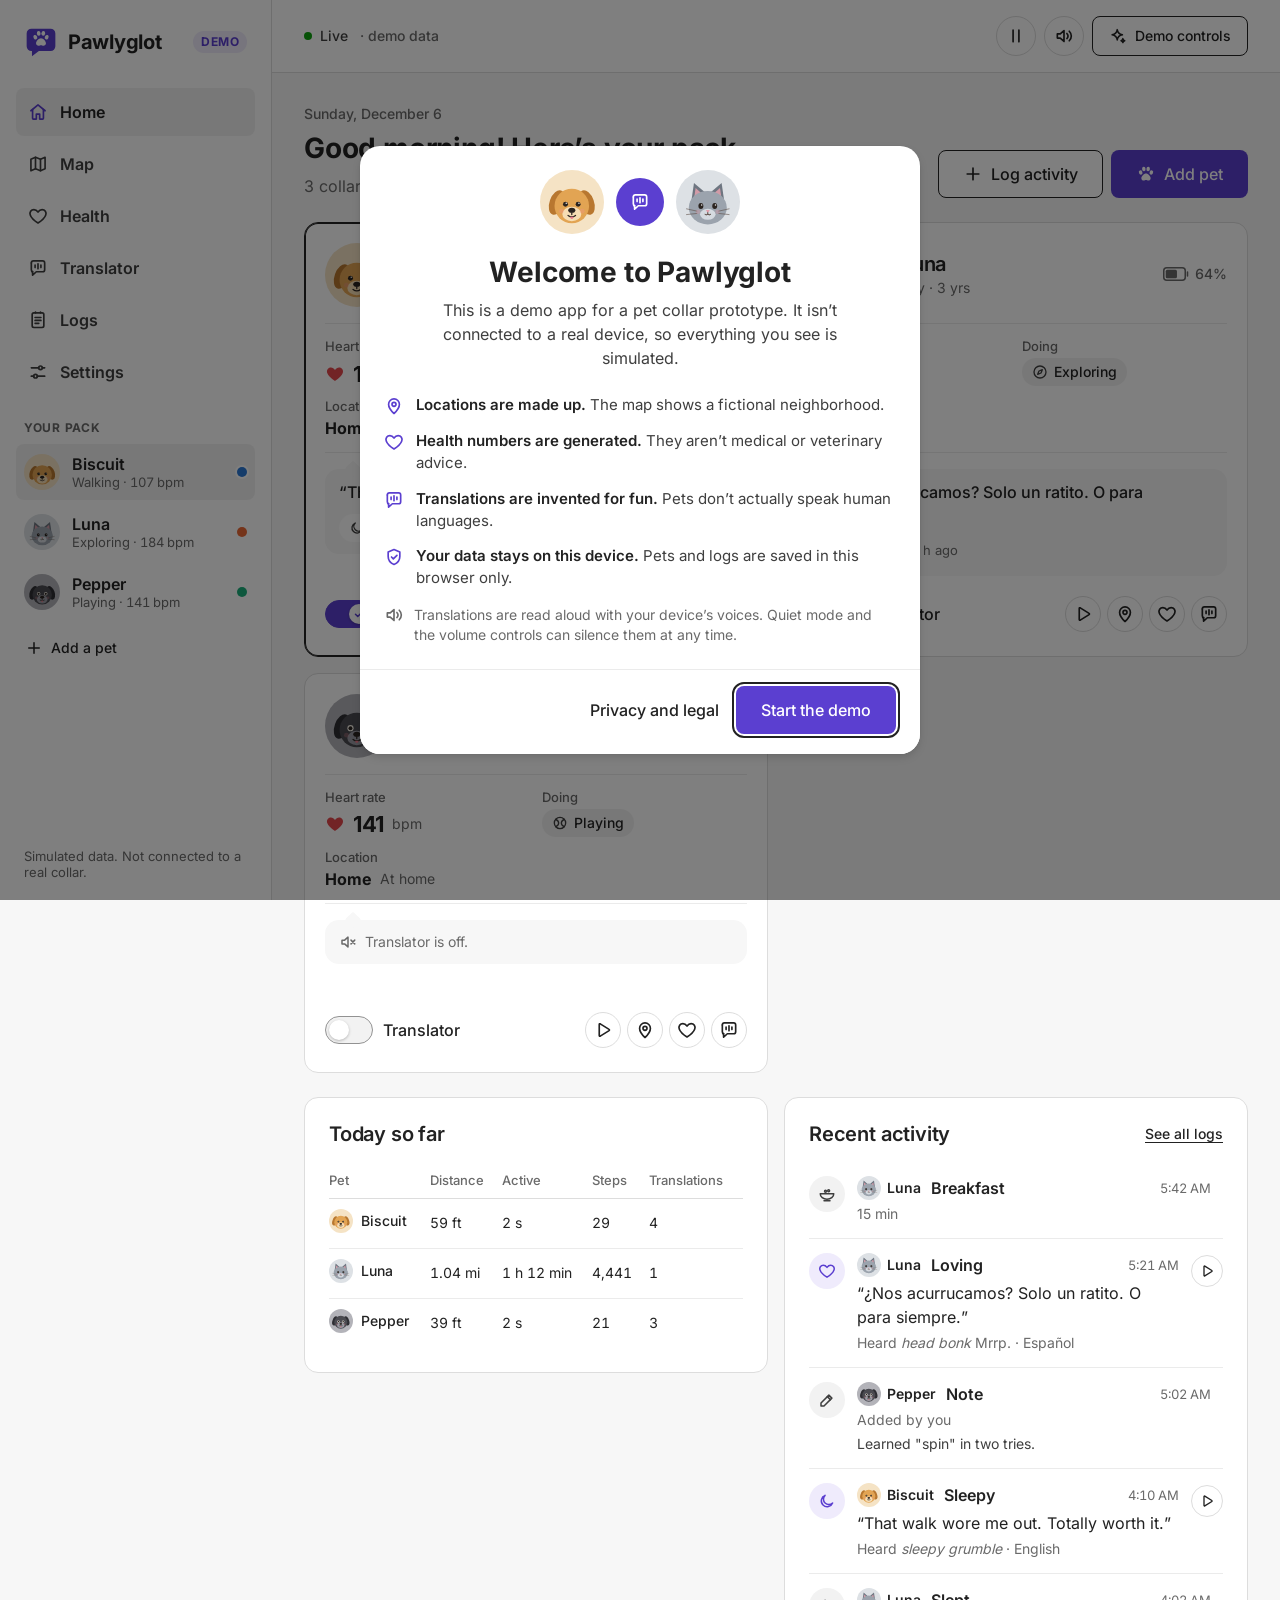
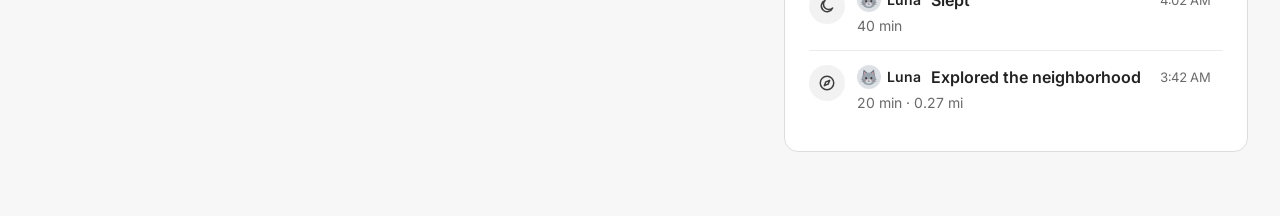
==== index.html @ d1b219f7 "First Design" ====
<!doctype html>
<html lang="en">
<head>
<meta charset="utf-8">
<title>Pawlyglot</title>
<meta name="viewport" content="width=device-width, initial-scale=1, viewport-fit=cover">
<meta name="description" content="Demo app for a fictional smart pet collar: simulated GPS, heart rate, activity logs and a just-for-fun pet translator.">
<meta name="color-scheme" content="light dark">
<meta name="theme-color" content="#ffffff" media="(prefers-color-scheme: light)">
<meta name="theme-color" content="#141414" media="(prefers-color-scheme: dark)">
<link rel="manifest" href="manifest.webmanifest">
<link rel="icon" href="assets/icons/icon.svg" type="image/svg+xml">
<link rel="apple-touch-icon" href="assets/icons/apple-touch-icon.png">
<link rel="preload" href="assets/fonts/inter-latin-wght-normal.woff2" as="font" type="font/woff2" crossorigin>
<link rel="stylesheet" href="css/styles.css">
<script>
  // Apply a saved theme / motion choice before first paint to avoid a flash.
  try {
    var saved = JSON.parse(localStorage.getItem('pawlyglot.v1') || '{}').settings || {};
    if (saved.theme === 'light' || saved.theme === 'dark') {
      document.documentElement.dataset.theme = saved.theme;
      document.documentElement.dataset.themeOwner = 'app';
    }
    if (saved.motion === 'reduce' || saved.motion === 'full') document.documentElement.dataset.motion = saved.motion;
  } catch (e) { /* storage unavailable: use system settings */ }
</script>
</head>
<body>
<a class="skip-link" href="#main-content">Skip to main content</a>

<svg class="sprite" xmlns="http://www.w3.org/2000/svg" aria-hidden="true" focusable="false">
  <symbol id="i-paw" viewBox="0 0 24 24"><g fill="currentColor" stroke="none"><ellipse cx="5.6" cy="10.2" rx="2.1" ry="2.6" transform="rotate(-24 5.6 10.2)"/><ellipse cx="9.4" cy="5.9" rx="2.1" ry="2.7" transform="rotate(-8 9.4 5.9)"/><ellipse cx="14.6" cy="5.9" rx="2.1" ry="2.7" transform="rotate(8 14.6 5.9)"/><ellipse cx="18.4" cy="10.2" rx="2.1" ry="2.6" transform="rotate(24 18.4 10.2)"/><path d="M12 11.3c-2.7 0-5.6 3.3-5.6 5.8 0 1.8 1.3 2.8 2.9 2.8 1.1 0 1.7-.6 2.7-.6s1.6.6 2.7.6c1.6 0 2.9-1 2.9-2.8 0-2.5-2.9-5.8-5.6-5.8z"/></g></symbol>
  <symbol id="i-home" viewBox="0 0 24 24"><path d="M3.5 10.5 12 3.5l8.5 7"/><path d="M5.5 9v10.5a1 1 0 0 0 1 1H10v-6h4v6h3.5a1 1 0 0 0 1-1V9"/></symbol>
  <symbol id="i-map" viewBox="0 0 24 24"><path d="M9 4 3.5 6.3v13.7L9 17.7l6 2.3 5.5-2.3V4L15 6.3z"/><path d="M9 4v13.7M15 6.3V20"/></symbol>
  <symbol id="i-pin" viewBox="0 0 24 24"><path d="M12 21s-6.5-5.7-6.5-11a6.5 6.5 0 0 1 13 0c0 5.3-6.5 11-6.5 11z"/><circle cx="12" cy="10" r="2.4"/></symbol>
  <symbol id="i-heart" viewBox="0 0 24 24"><path d="M12 20.3s-7.6-4.6-9.3-9.5C1.5 7.5 3.7 4.3 7.1 4.3c2 0 3.6 1.1 4.9 2.9 1.3-1.8 2.9-2.9 4.9-2.9 3.4 0 5.6 3.2 4.4 6.5-1.7 4.9-9.3 9.5-9.3 9.5z"/></symbol>
  <symbol id="i-heart-fill" viewBox="0 0 24 24"><path fill="currentColor" stroke="none" d="M12 20.3s-7.6-4.6-9.3-9.5C1.5 7.5 3.7 4.3 7.1 4.3c2 0 3.6 1.1 4.9 2.9 1.3-1.8 2.9-2.9 4.9-2.9 3.4 0 5.6 3.2 4.4 6.5-1.7 4.9-9.3 9.5-9.3 9.5z"/></symbol>
  <symbol id="i-chat" viewBox="0 0 24 24"><path d="M4 6a2.5 2.5 0 0 1 2.5-2.5h11A2.5 2.5 0 0 1 20 6v8a2.5 2.5 0 0 1-2.5 2.5H10L5.5 20.5v-4h-1"/><path d="M4 6v8a2.5 2.5 0 0 0 1.5 2.3"/><path d="M8.5 8.5v3M12 7v6M15.5 8.5v3"/></symbol>
  <symbol id="i-journal" viewBox="0 0 24 24"><rect x="5" y="3.5" width="14" height="17.5" rx="2"/><path d="M9 3.5V2.5M15 3.5V2.5M8.5 9h7M8.5 12.5h7M8.5 16h4.5"/></symbol>
  <symbol id="i-sliders" viewBox="0 0 24 24"><path d="M4 7h9M17 7h3M4 17h3M11 17h9"/><circle cx="15" cy="7" r="2.2"/><circle cx="9" cy="17" r="2.2"/></symbol>
  <symbol id="i-volume" viewBox="0 0 24 24"><path d="M4 9.5h3.5L12 5.5v13l-4.5-4H4z"/><path d="M15.5 9a4 4 0 0 1 0 6M18.3 6.3a7.8 7.8 0 0 1 0 11.4"/></symbol>
  <symbol id="i-volume-off" viewBox="0 0 24 24"><path d="M4 9.5h3.5L12 5.5v13l-4.5-4H4z"/><path d="m16 9.5 5 5M21 9.5l-5 5"/></symbol>
  <symbol id="i-power" viewBox="0 0 24 24"><path d="M12 3.5v8"/><path d="M6.7 6.8a7.5 7.5 0 1 0 10.6 0"/></symbol>
  <symbol id="i-play" viewBox="0 0 24 24"><path d="M7.5 5.3v13.4a.8.8 0 0 0 1.2.7l10.6-6.7a.8.8 0 0 0 0-1.4L8.7 4.6a.8.8 0 0 0-1.2.7z"/></symbol>
  <symbol id="i-pause" viewBox="0 0 24 24"><path d="M8.5 5v14M15.5 5v14"/></symbol>
  <symbol id="i-stop" viewBox="0 0 24 24"><rect x="6" y="6" width="12" height="12" rx="2"/></symbol>
  <symbol id="i-plus" viewBox="0 0 24 24"><path d="M12 5v14M5 12h14"/></symbol>
  <symbol id="i-minus" viewBox="0 0 24 24"><path d="M5 12h14"/></symbol>
  <symbol id="i-x" viewBox="0 0 24 24"><path d="M6 6l12 12M18 6 6 18"/></symbol>
  <symbol id="i-check" viewBox="0 0 24 24"><path d="m5 12.5 4.5 4.5L19 7.5"/></symbol>
  <symbol id="i-chevron-down" viewBox="0 0 24 24"><path d="m6 9 6 6 6-6"/></symbol>
  <symbol id="i-chevron-right" viewBox="0 0 24 24"><path d="m9 6 6 6-6 6"/></symbol>
  <symbol id="i-pencil" viewBox="0 0 24 24"><path d="M14.5 5.5l4 4L8 20H4v-4z"/><path d="M12.5 7.5l4 4"/></symbol>
  <symbol id="i-trash" viewBox="0 0 24 24"><path d="M4 7h16M9.5 7V4.5h5V7M6.5 7l1 13h9l1-13"/><path d="M10 11v5.5M14 11v5.5"/></symbol>
  <symbol id="i-download" viewBox="0 0 24 24"><path d="M12 4v11M7.5 10.5 12 15l4.5-4.5M5 19.5h14"/></symbol>
  <symbol id="i-copy" viewBox="0 0 24 24"><rect x="8.5" y="8.5" width="11" height="11" rx="2"/><path d="M15.5 8.5V6a1.5 1.5 0 0 0-1.5-1.5H6A1.5 1.5 0 0 0 4.5 6v8A1.5 1.5 0 0 0 6 15.5h2.5"/></symbol>
  <symbol id="i-signal" viewBox="0 0 24 24"><path d="M5 19v-2M9.5 19v-5M14 19v-8M18.5 19V8"/></symbol>
  <symbol id="i-moon" viewBox="0 0 24 24"><path d="M19.5 14.6A7.8 7.8 0 1 1 9.4 4.5a6.3 6.3 0 0 0 10.1 10.1z"/></symbol>
  <symbol id="i-sun" viewBox="0 0 24 24"><circle cx="12" cy="12" r="4"/><path d="M12 2.5v2M12 19.5v2M2.5 12h2M19.5 12h2M5.3 5.3l1.4 1.4M17.3 17.3l1.4 1.4M5.3 18.7l1.4-1.4M17.3 6.7l1.4-1.4"/></symbol>
  <symbol id="i-sofa" viewBox="0 0 24 24"><path d="M5 11V8.5A2.5 2.5 0 0 1 7.5 6h9A2.5 2.5 0 0 1 19 8.5V11"/><path d="M3 13a2 2 0 0 1 4 0v1.5h10V13a2 2 0 0 1 4 0v4.5H3z"/><path d="M5.5 17.5V20M18.5 17.5V20"/></symbol>
  <symbol id="i-bowl" viewBox="0 0 24 24"><path d="M3 11.5h18c0 4.4-4 7.5-9 7.5s-9-3.1-9-7.5z"/><path d="M8 21h8"/><circle cx="10" cy="8.2" r="1.3"/><circle cx="14.2" cy="7.6" r="1.3"/></symbol>
  <symbol id="i-route" viewBox="0 0 24 24"><circle cx="6" cy="18" r="2.2"/><circle cx="18" cy="6" r="2.2"/><path d="M8.2 18h7.3a3.5 3.5 0 0 0 0-7h-7a3.5 3.5 0 0 1 0-7h7.3"/></symbol>
  <symbol id="i-compass" viewBox="0 0 24 24"><circle cx="12" cy="12" r="9"/><path d="m15.5 8.5-2 5-5 2 2-5z"/></symbol>
  <symbol id="i-ball" viewBox="0 0 24 24"><circle cx="12" cy="12" r="8.5"/><path d="M5.6 6.5c2.9 1.4 4.4 3.3 4.4 5.5s-1.5 4.1-4.4 5.5M18.4 6.5c-2.9 1.4-4.4 3.3-4.4 5.5s1.5 4.1 4.4 5.5"/></symbol>
  <symbol id="i-bolt" viewBox="0 0 24 24"><path d="M13 2.5 4.5 13.5H11l-1 8 8.5-11H12z"/></symbol>
  <symbol id="i-shield" viewBox="0 0 24 24"><path d="M12 3 5 6v5.5c0 4.5 3 8 7 9.5 4-1.5 7-5 7-9.5V6z"/><path d="m9 12 2.2 2.2L15.5 10"/></symbol>
  <symbol id="i-alert" viewBox="0 0 24 24"><path d="M10.3 4.3 2.6 18a2 2 0 0 0 1.7 3h15.4a2 2 0 0 0 1.7-3L13.7 4.3a2 2 0 0 0-3.4 0z"/><path d="M12 9.5v4.5M12 17.2v.1"/></symbol>
  <symbol id="i-target" viewBox="0 0 24 24"><circle cx="12" cy="12" r="7"/><circle cx="12" cy="12" r="2.5"/><path d="M12 2v3M12 19v3M2 12h3M19 12h3"/></symbol>
  <symbol id="i-info" viewBox="0 0 24 24"><circle cx="12" cy="12" r="9"/><path d="M12 11v5.5M12 7.8v.1"/></symbol>
  <symbol id="i-sparkle" viewBox="0 0 24 24"><path d="M11 3.5c.6 4.3 2.6 6.3 6.9 6.9-4.3.6-6.3 2.6-6.9 6.9-.6-4.3-2.6-6.3-6.9-6.9 4.3-.6 6.3-2.6 6.9-6.9z"/><path d="M18.5 15.5c.3 1.7 1 2.4 2.5 2.7-1.5.3-2.2 1-2.5 2.6-.3-1.6-1-2.3-2.5-2.6 1.5-.3 2.2-1 2.5-2.7z"/></symbol>
  <symbol id="i-pill" viewBox="0 0 24 24"><path d="M10.2 4.9a4.6 4.6 0 0 1 6.5 6.5l-5.3 5.3a4.6 4.6 0 0 1-6.5-6.5z"/><path d="m7.6 7.6 6.5 6.5"/></symbol>
  <symbol id="i-stethoscope" viewBox="0 0 24 24"><path d="M5.5 3.5H4.5v5a4.5 4.5 0 0 0 9 0v-5h-1"/><path d="M9 13v1.5a5 5 0 0 0 10 0V12"/><circle cx="19" cy="10" r="2"/></symbol>
  <symbol id="i-scissors" viewBox="0 0 24 24"><circle cx="6" cy="6.5" r="2.5"/><circle cx="6" cy="17.5" r="2.5"/><path d="M8.1 7.9 20 17M8.1 16.1 20 7"/></symbol>
  <symbol id="i-search" viewBox="0 0 24 24"><circle cx="11" cy="11" r="6.5"/><path d="m16 16 4.5 4.5"/></symbol>
  <symbol id="i-clock" viewBox="0 0 24 24"><circle cx="12" cy="12" r="9"/><path d="M12 7v5l3.2 2"/></symbol>
  <symbol id="i-thermo" viewBox="0 0 24 24"><path d="M10 14.3V5a2 2 0 0 1 4 0v9.3a4 4 0 1 1-4 0z"/><path d="M12 9v7.5"/></symbol>
  <symbol id="i-wind" viewBox="0 0 24 24"><path d="M3 9h11a3 3 0 1 0-3-3M3 15h15a3 3 0 1 1-3 3M3 12h7"/></symbol>
  <symbol id="i-globe" viewBox="0 0 24 24"><circle cx="12" cy="12" r="9"/><path d="M3 12h18M12 3c2.5 2.6 3.7 5.6 3.7 9s-1.2 6.4-3.7 9c-2.5-2.6-3.7-5.6-3.7-9S9.5 5.6 12 3z"/></symbol>
  <symbol id="i-bell" viewBox="0 0 24 24"><path d="M6 16.5V11a6 6 0 0 1 12 0v5.5l1.5 2h-15z"/><path d="M10 20.5a2 2 0 0 0 4 0"/></symbol>
  <symbol id="i-smile" viewBox="0 0 24 24"><circle cx="12" cy="12" r="9"/><path d="M8.5 14a4.4 4.4 0 0 0 7 0M9 9.5v.5M15 9.5v.5"/></symbol>
  <symbol id="i-umbrella" viewBox="0 0 24 24"><path d="M3 12a9 9 0 0 1 18 0z"/><path d="M12 12v6.5a2 2 0 0 1-4 0M12 3v-.5"/></symbol>
  <symbol id="i-crown" viewBox="0 0 24 24"><path d="M4 17.5 3 7.5l5 4 4-6.5 4 6.5 5-4-1 10z"/><path d="M4.5 20.5h15"/></symbol>
  <symbol id="i-ear" viewBox="0 0 24 24"><path d="M6.5 9a5.5 5.5 0 0 1 11 0c0 3.2-3.2 4.3-3.2 7a3 3 0 0 1-5.8 1"/><path d="M9.5 9.5a2.5 2.5 0 0 1 5 0c0 1.4-1.5 2-1.5 3"/></symbol>
  <symbol id="i-collar" viewBox="0 0 24 24"><rect x="7" y="5.5" width="10" height="13" rx="3"/><path d="M10 10h4M10 13.5h4M3 12h4M17 12h4"/></symbol>
  <symbol id="i-cup" viewBox="0 0 24 24"><path d="M4.5 9h12v5a5 5 0 0 1-5 5h-2a5 5 0 0 1-5-5z"/><path d="M16.5 10.5h1.5a2.5 2.5 0 0 1 0 5h-1.6M8 3.5v2.5M12 3.5v2.5"/></symbol>
  <symbol id="i-exclaim" viewBox="0 0 24 24"><path d="M12 6.5v7.5M12 17.6v.2"/></symbol>
  <symbol id="i-layers" viewBox="0 0 24 24"><path d="m12 3.5 8.5 4.5-8.5 4.5L3.5 8z"/><path d="m3.5 12 8.5 4.5 8.5-4.5M3.5 16l8.5 4.5 8.5-4.5"/></symbol>
</svg>

<div class="app" id="app">
  <div class="sidebar">
    <nav class="nav" aria-label="Main">
    <div class="sidebar__top">
      <a class="brand" href="#home" aria-label="Pawlyglot home" data-app-name-label>
        <svg class="brand__mark" viewBox="0 0 32 32" aria-hidden="true" focusable="false"><path class="brand__bubble" d="M7 3.5h18A4.5 4.5 0 0 1 29.5 8v12a4.5 4.5 0 0 1-4.5 4.5H14l-6.5 5v-5H7A4.5 4.5 0 0 1 2.5 20V8A4.5 4.5 0 0 1 7 3.5z"/><use href="#i-paw" x="6" y="3" width="20" height="20" class="brand__paw"/></svg>
        <span class="brand__name" data-app-name>Pawlyglot</span>
      </a>
      <span class="badge badge--demo" title="All data in this app is simulated">Demo</span>
    </div>
      <ul class="nav__list">
        <li><a class="nav__link" href="#home" data-route-link="home"><svg class="icon" aria-hidden="true"><use href="#i-home"/></svg><span class="nav__label">Home</span></a></li>
        <li><a class="nav__link" href="#map" data-route-link="map"><svg class="icon" aria-hidden="true"><use href="#i-map"/></svg><span class="nav__label">Map</span></a></li>
        <li><a class="nav__link" href="#health" data-route-link="health"><svg class="icon" aria-hidden="true"><use href="#i-heart"/></svg><span class="nav__label">Health</span></a></li>
        <li><a class="nav__link" href="#translator" data-route-link="translator"><svg class="icon" aria-hidden="true"><use href="#i-chat"/></svg><span class="nav__label">Translator</span></a></li>
        <li><a class="nav__link" href="#logs" data-route-link="logs"><svg class="icon" aria-hidden="true"><use href="#i-journal"/></svg><span class="nav__label">Logs</span></a></li>
        <li><a class="nav__link" href="#preferences" data-route-link="preferences"><svg class="icon" aria-hidden="true"><use href="#i-sliders"/></svg><span class="nav__label">Settings</span></a></li>
      </ul>
    </nav>
    <section class="pack" aria-labelledby="pack-title">
      <h2 class="pack__title" id="pack-title">Your pack</h2>
      <ul class="pack__list" id="pack-list"></ul>
      <button class="btn btn-tertiary btn-sm pack__add" type="button" data-action="add-pet"><svg class="icon" aria-hidden="true"><use href="#i-plus"/></svg>Add a pet</button>
      <p class="sidebar__foot" id="sidebar-foot">Simulated data. Not connected to a real collar.</p>
    </section>
  </div>

  <div class="main-col">
    <header class="topbar">
      <div class="topbar__row">
        <a class="brand brand--compact" href="#home" aria-label="Pawlyglot home" data-app-name-label>
          <svg class="brand__mark" viewBox="0 0 32 32" aria-hidden="true" focusable="false"><path class="brand__bubble" d="M7 3.5h18A4.5 4.5 0 0 1 29.5 8v12a4.5 4.5 0 0 1-4.5 4.5H14l-6.5 5v-5H7A4.5 4.5 0 0 1 2.5 20V8A4.5 4.5 0 0 1 7 3.5z"/><use href="#i-paw" x="6" y="3" width="20" height="20" class="brand__paw"/></svg>
          <span class="brand__name" data-app-name>Pawlyglot</span>
        </a>
        <span class="badge badge--demo topbar__badge" title="All data in this app is simulated">Demo</span>
        <p class="live-status" id="live-status"></p>
        <div class="topbar__actions">
          <button class="icon-btn" type="button" id="btn-pause" data-action="toggle-pause" aria-label="Pause live data" title="Pause live data"><svg class="icon" aria-hidden="true"><use href="#i-pause"/></svg></button>
          <button class="icon-btn" type="button" id="btn-quiet" data-action="toggle-quiet" aria-pressed="false" aria-label="Quiet mode" title="Quiet mode: silence every voice box"><svg class="icon" aria-hidden="true"><use href="#i-volume"/></svg></button>
          <button class="btn btn-secondary btn-sm topbar__demo" type="button" id="btn-demo" data-action="open-demo" aria-label="Demo controls" title="Demo controls"><svg class="icon" aria-hidden="true"><use href="#i-sparkle"/></svg><span>Demo controls</span></button>
          <a class="icon-btn topbar__settings" href="#preferences" data-route-link="preferences" aria-label="Settings" title="Settings"><svg class="icon" aria-hidden="true"><use href="#i-sliders"/></svg></a>
        </div>
      </div>
      <div class="pet-chips" id="pet-chips" role="group" aria-label="Choose a pet"></div>
    </header>
    <main class="main" id="main-content" tabindex="-1">
      <noscript><p class="noscript">This demo needs JavaScript to run the simulated collar.</p></noscript>
    </main>
  </div>

  <nav class="tabbar" aria-label="Main">
    <a class="tabbar__link" href="#home" data-route-link="home"><svg class="icon" aria-hidden="true"><use href="#i-home"/></svg><span>Home</span></a>
    <a class="tabbar__link" href="#map" data-route-link="map"><svg class="icon" aria-hidden="true"><use href="#i-map"/></svg><span>Map</span></a>
    <a class="tabbar__link" href="#health" data-route-link="health"><svg class="icon" aria-hidden="true"><use href="#i-heart"/></svg><span>Health</span></a>
    <a class="tabbar__link" href="#translator" data-route-link="translator"><svg class="icon" aria-hidden="true"><use href="#i-chat"/></svg><span>Translate</span></a>
    <a class="tabbar__link" href="#logs" data-route-link="logs"><svg class="icon" aria-hidden="true"><use href="#i-journal"/></svg><span>Logs</span></a>
  </nav>
</div>

<div class="toasts" id="toasts" role="region" aria-label="Notifications"></div>
<div class="visually-hidden" id="announcer" aria-live="polite" aria-atomic="true"></div>

<script src="js/config.js" defer></script>
<script src="js/phrases.js" defer></script>
<script src="js/util.js" defer></script>
<script src="js/avatars.js" defer></script>
<script src="js/sim.js" defer></script>
<script src="js/store.js" defer></script>
<script src="js/voice.js" defer></script>
<script src="js/charts.js" defer></script>
<script src="js/map.js" defer></script>
<script src="js/ui.js" defer></script>
<script src="js/dialogs.js" defer></script>
<script src="js/views/home.js" defer></script>
<script src="js/views/map.js" defer></script>
<script src="js/views/health.js" defer></script>
<script src="js/views/translator.js" defer></script>
<script src="js/views/logs.js" defer></script>
<script src="js/views/settings.js" defer></script>
<script src="js/app.js" defer></script>
</body>
</html>
---- css/styles.css ----
/* Pawlyglot
   Layout: app shell. Phones (<744px) get a top bar and bottom tab bar, tablets (744–1127px)
   an icon rail, desktops (≥1128px) a full sidebar with the pack. Content is capped at 1280px.
   Structure follows the Airbnb design-md system (4px spacing scale, 8/14/20/32px radii, one
   shadow tier, modest type weights, ink neutrals, 48px controls). Pawlyglot's own violet accent
   replaces the brand color; data colors come from the validated dataviz palette. */

@font-face {
  font-family: "Inter";
  font-style: normal;
  font-weight: 100 900;
  font-display: swap;
  src: url("../assets/fonts/inter-latin-wght-normal.woff2") format("woff2-variations"),
       url("../assets/fonts/inter-latin-wght-normal.woff2") format("woff2");
  unicode-range: U+0000-00FF, U+0131, U+0152-0153, U+02BB-02BC, U+02C6, U+02DA, U+02DC, U+0304, U+0308, U+0329, U+2000-206F, U+20AC, U+2122, U+2191, U+2193, U+2212, U+2215, U+FEFF, U+FFFD;
}

/* ---------------------------------------------------------------- tokens */
:root {
  color-scheme: light;
  /* Neutrals (design-md: airbnb) */
  --canvas: #ffffff;
  --app-bg: #f7f7f7;
  --surface-card: #ffffff;
  --surface-soft: #f7f7f7;
  --surface-strong: #f2f2f2;
  --ink: #222222;
  --body: #3f3f3f;
  --muted: #6a6a6a;
  --muted-soft: #929292;
  --hairline: #dddddd;
  --hairline-soft: #ebebeb;
  --control-border: #929292;
  --scrim: rgb(0 0 0 / 0.5);
  --error-text: #c13515;
  --shadow: rgba(0, 0, 0, 0.02) 0 0 0 1px, rgba(0, 0, 0, 0.04) 0 2px 6px 0, rgba(0, 0, 0, 0.1) 0 4px 8px 0;
  /* Pawlyglot accent */
  --accent: #5b3fd0;
  --accent-active: #4a2fb3;
  --accent-tint: #efebfc;
  --on-accent: #ffffff;
  /* Status (fixed in both themes; always paired with a shape and a label) */
  --good: #0ca30c;
  --warning: #fab219;
  --critical: #d03b3b;
  --on-good: #ffffff;
  --on-warning: #222222;
  --on-critical: #ffffff;
  /* Pet identity colors: categorical slots 1–6, validated for color vision deficiency */
  --pet-1: #2a78d6;
  --pet-2: #eb6834;
  --pet-3: #1baf7a;
  --pet-4: #eda100;
  --pet-5: #e87ba4;
  --pet-6: #008300;
  --series-neutral: #6a6a6a;
  /* Chart chrome */
  --chart-grid: #ebebeb;
  --chart-axis: #c1c1c1;
  --chart-band: rgb(34 34 34 / 0.05);
  /* Illustration */
  --heart: #e5484d;
  --avatar-mix: 72%;
  --device-top: #3b3b40;
  --device-bottom: #222226;
  --device-hole: #111114;
  --device-led-off: #55555c;
  --map-ground: #e9f1df;
  --map-block: #f5f3ee;
  --map-house: #ffffff;
  --map-house-line: #d7d1c4;
  --map-road: #ffffff;
  --map-road-edge: #d9d4ca;
  --map-road-mid: #e4dfd5;
  --map-park: #cfe5bd;
  --map-path: #f3ead7;
  --map-tree: #a6d293;
  --map-tree-dark: #7fb36d;
  --map-water: #cbe4f4;
  --map-water-edge: #9fc9e6;
  --map-garden: #e0ecd0;
  --map-bed: #c6dcae;
  --map-yard: #dcebcf;
  --map-fence: #b9ad96;
  --map-label: #4f4f4f;
  --map-label-halo: #ffffff;
  /* Type */
  --font: "Inter", -apple-system, system-ui, Roboto, "Helvetica Neue", "Hiragino Sans", "Noto Sans JP", "Yu Gothic UI", Meiryo, sans-serif;
  /* Radius & spacing (design-md: airbnb) */
  --r-xs: 4px;
  --r-sm: 8px;
  --r-md: 14px;
  --r-lg: 20px;
  --r-xl: 32px;
  --r-full: 9999px;
  --ease: cubic-bezier(0.2, 0.8, 0.2, 1);
  --ease-spring: cubic-bezier(0.34, 1.56, 0.64, 1);
  --tabbar-h: 64px;
}

@media (prefers-color-scheme: dark) {
  :root:not([data-theme="light"]) {
    color-scheme: dark;
    --canvas: #161616;
    --app-bg: #0f0f0f;
    --surface-card: #1c1c1c;
    --surface-soft: #222222;
    --surface-strong: #2a2a2a;
    --ink: #f2f2f2;
    --body: #d6d6d6;
    --muted: #a3a3a3;
    --muted-soft: #7c7c7c;
    --hairline: #333333;
    --hairline-soft: #2a2a2a;
    --control-border: #7c7c7c;
    --scrim: rgb(0 0 0 / 0.65);
    --error-text: #ff8f73;
    --shadow: rgba(255, 255, 255, 0.06) 0 0 0 1px, rgba(0, 0, 0, 0.4) 0 4px 12px 0;
    --accent: #a996ff;
    --accent-active: #9580f7;
    --accent-tint: #2c2546;
    --on-accent: #141414;
    --pet-1: #3987e5;
    --pet-2: #d95926;
    --pet-3: #199e70;
    --pet-4: #c98500;
    --pet-5: #d55181;
    --pet-6: #008300;
    --series-neutral: #a3a3a3;
    --chart-grid: #2c2c2c;
    --chart-axis: #4a4a4a;
    --chart-band: rgb(255 255 255 / 0.06);
    --heart: #ff6b70;
    --avatar-mix: 30%;
    --map-ground: #1b2318;
    --map-block: #1e1f1c;
    --map-house: #2a2a28;
    --map-house-line: #3b3a36;
    --map-road: #2d2d2b;
    --map-road-edge: #3a3a37;
    --map-road-mid: #48473f;
    --map-park: #203421;
    --map-path: #3a3a2e;
    --map-tree: #3c6e3f;
    --map-tree-dark: #2c5530;
    --map-water: #173246;
    --map-water-edge: #24506b;
    --map-garden: #22301f;
    --map-bed: #2f4529;
    --map-yard: #1f2c1c;
    --map-fence: #6b6252;
    --map-label: #c9c9c9;
    --map-label-halo: #161616;
  }
}
:root[data-theme="dark"] {
  color-scheme: dark;
  --canvas: #161616;
  --app-bg: #0f0f0f;
  --surface-card: #1c1c1c;
  --surface-soft: #222222;
  --surface-strong: #2a2a2a;
  --ink: #f2f2f2;
  --body: #d6d6d6;
  --muted: #a3a3a3;
  --muted-soft: #7c7c7c;
  --hairline: #333333;
  --hairline-soft: #2a2a2a;
  --control-border: #7c7c7c;
  --scrim: rgb(0 0 0 / 0.65);
  --error-text: #ff8f73;
  --shadow: rgba(255, 255, 255, 0.06) 0 0 0 1px, rgba(0, 0, 0, 0.4) 0 4px 12px 0;
  --accent: #a996ff;
  --accent-active: #9580f7;
  --accent-tint: #2c2546;
  --on-accent: #141414;
  --pet-1: #3987e5;
  --pet-2: #d95926;
  --pet-3: #199e70;
  --pet-4: #c98500;
  --pet-5: #d55181;
  --pet-6: #008300;
  --series-neutral: #a3a3a3;
  --chart-grid: #2c2c2c;
  --chart-axis: #4a4a4a;
  --chart-band: rgb(255 255 255 / 0.06);
  --heart: #ff6b70;
  --avatar-mix: 30%;
  --map-ground: #1b2318;
  --map-block: #1e1f1c;
  --map-house: #2a2a28;
  --map-house-line: #3b3a36;
  --map-road: #2d2d2b;
  --map-road-edge: #3a3a37;
  --map-road-mid: #48473f;
  --map-park: #203421;
  --map-path: #3a3a2e;
  --map-tree: #3c6e3f;
  --map-tree-dark: #2c5530;
  --map-water: #173246;
  --map-water-edge: #24506b;
  --map-garden: #22301f;
  --map-bed: #2f4529;
  --map-yard: #1f2c1c;
  --map-fence: #6b6252;
  --map-label: #c9c9c9;
  --map-label-halo: #161616;
}

/* ---------------------------------------------------------------- base */
*, *::before, *::after { box-sizing: border-box; }
html { -webkit-text-size-adjust: 100%; text-size-adjust: 100%; }
:root {
  padding-top: env(safe-area-inset-top, 0px);
  padding-bottom: env(safe-area-inset-bottom, 0px);
}
body {
  margin: 0;
  min-height: 100vh;
  background: var(--app-bg);
  color: var(--ink);
  font: 400 16px/1.5 var(--font);
  -webkit-font-smoothing: antialiased;
  -moz-osx-font-smoothing: grayscale;
}
body::before {
  content: "";
  position: fixed;
  inset: 0 0 auto;
  height: env(safe-area-inset-top, 0px);
  z-index: 40;
  background: var(--canvas);
}
h1, h2, h3, p, ul, ol, dl, dd, figure, blockquote { margin: 0; }
ul, ol { padding: 0; list-style: none; }
h1, h2, h3 { text-wrap: balance; }
img, svg { max-width: 100%; }
button, input, select, textarea { font: inherit; color: inherit; }
button { cursor: pointer; }
a { color: inherit; }
[hidden] { display: none !important; }
:focus-visible { outline: 2px solid var(--ink); outline-offset: 2px; }
::selection { background: var(--accent-tint); color: var(--ink); }

.visually-hidden {
  position: absolute !important;
  width: 1px; height: 1px;
  padding: 0; margin: -1px;
  overflow: hidden; clip: rect(0 0 0 0);
  white-space: nowrap; border: 0;
}
.sprite { position: absolute; width: 0; height: 0; overflow: hidden; }
.skip-link {
  position: fixed;
  left: max(16px, env(safe-area-inset-left, 0px));
  top: calc(env(safe-area-inset-top, 0px) + 12px);
  z-index: 100;
  padding: 12px 16px;
  border-radius: var(--r-sm);
  background: var(--ink);
  color: var(--canvas);
  font-weight: 600;
  text-decoration: none;
  transform: translateY(-200%);
  transition: transform 0.15s var(--ease);
}
.skip-link:focus { transform: none; }
.noscript { padding: 24px; }

.icon {
  width: 20px; height: 20px;
  flex: none;
  fill: none;
  stroke: currentColor;
  stroke-width: 2;
  stroke-linecap: round;
  stroke-linejoin: round;
}

/* ---------------------------------------------------------------- shell */
.app { min-height: 100vh; }
.sidebar { display: none; }
.main-col { min-width: 0; }

.topbar {
  position: sticky;
  top: env(safe-area-inset-top, 0px);
  z-index: 30;
  background: var(--canvas);
  border-bottom: 1px solid var(--hairline);
  padding-left: max(16px, env(safe-area-inset-left, 0px));
  padding-right: max(16px, env(safe-area-inset-right, 0px));
}
.topbar__row {
  display: flex;
  align-items: center;
  gap: 8px;
  min-height: 64px;
}
.topbar__actions { display: flex; align-items: center; gap: 6px; margin-left: auto; }
.topbar__demo span { display: none; }
.topbar__actions .topbar__demo { width: 40px; padding: 0; }
.live-status { display: none; }

.brand {
  display: inline-flex;
  align-items: center;
  gap: 10px;
  min-height: 44px;
  color: var(--ink);
  text-decoration: none;
  font: 700 20px/1.2 var(--font);
  letter-spacing: -0.3px;
}
.brand__mark { width: 34px; height: 34px; flex: none; }
.brand__bubble { fill: var(--accent); }
.brand__paw { color: var(--on-accent); }
.brand--compact .brand__name { display: none; }

.badge {
  display: inline-flex;
  align-items: center;
  min-height: 22px;
  padding: 2px 8px;
  border-radius: var(--r-full);
  background: var(--surface-strong);
  color: var(--body);
  font: 700 12px/1.33 var(--font);
  letter-spacing: 0.04em;
  text-transform: uppercase;
  white-space: nowrap;
}
.badge--demo { background: var(--accent-tint); color: var(--accent); }

.pet-chips {
  display: flex;
  gap: 8px;
  overflow-x: auto;
  padding-bottom: 12px;
  scrollbar-width: none;
}
.pet-chips::-webkit-scrollbar { display: none; }
.pet-chip {
  display: inline-flex;
  align-items: center;
  gap: 8px;
  flex: none;
  min-height: 40px;
  padding: 4px 14px 4px 4px;
  border: 1px solid var(--hairline);
  border-radius: var(--r-full);
  background: var(--canvas);
  color: var(--ink);
  font: 500 14px/1.29 var(--font);
  transition: background-color 0.15s, border-color 0.15s;
}
.pet-chip:hover { background: var(--surface-soft); }
.pet-chip[aria-pressed="true"] { border-color: var(--ink); box-shadow: inset 0 0 0 1px var(--ink); font-weight: 600; }
.pet-chip--add { width: 40px; padding: 0; justify-content: center; }

.main {
  max-width: 1280px;
  margin: 0 auto;
  padding-left: max(16px, env(safe-area-inset-left, 0px));
  padding-right: max(16px, env(safe-area-inset-right, 0px));
  padding-block: 24px calc(var(--tabbar-h) + 40px + env(safe-area-inset-bottom, 0px));
  outline: none;
}

.tabbar {
  position: fixed;
  left: 0; right: 0; bottom: 0;
  z-index: 30;
  display: grid;
  grid-template-columns: repeat(5, minmax(0, 1fr));
  background: var(--canvas);
  border-top: 1px solid var(--hairline);
  padding-left: max(8px, env(safe-area-inset-left, 0px));
  padding-right: max(8px, env(safe-area-inset-right, 0px));
  padding-bottom: env(safe-area-inset-bottom, 0px);
}
.tabbar__link {
  position: relative;
  display: flex;
  flex-direction: column;
  align-items: center;
  justify-content: center;
  gap: 2px;
  min-height: var(--tabbar-h);
  color: var(--muted);
  font: 600 12px/1.33 var(--font);
  text-decoration: none;
}
.tabbar__link[aria-current="page"] { color: var(--ink); }
.tabbar__link[aria-current="page"] .icon { color: var(--accent); }
.tabbar__link[aria-current="page"]::before {
  content: "";
  position: absolute;
  top: -1px; left: 28%; right: 28%;
  height: 2px;
  background: var(--ink);
  border-radius: 0 0 2px 2px;
}
.tabbar__link:focus-visible { outline-offset: -4px; }

@media (min-width: 480px) {
  .brand--compact .brand__name { display: inline; font-size: 18px; }
}
@media (max-width: 349px) {
  .topbar__badge { display: none; }
}

/* Tablet: icon rail */
@media (min-width: 744px) {
  .app { display: grid; grid-template-columns: 96px minmax(0, 1fr); }
  .sidebar {
    position: sticky;
    top: env(safe-area-inset-top, 0px);
    display: flex;
    flex-direction: column;
    align-items: center;
    gap: 20px;
    height: calc(100vh - env(safe-area-inset-top, 0px) - env(safe-area-inset-bottom, 0px));
    padding: 16px 8px;
    padding-left: max(8px, env(safe-area-inset-left, 0px));
    background: var(--canvas);
    border-right: 1px solid var(--hairline);
    overflow-y: auto;
  }
  .sidebar__top { display: flex; flex-direction: column; align-items: center; gap: 8px; }
  .sidebar .brand__name, .pack { display: none; }
  .nav { display: grid; gap: 20px; width: 100%; }
  .nav__list { display: grid; gap: 4px; }
  .nav__link {
    display: flex;
    flex-direction: column;
    align-items: center;
    gap: 4px;
    padding: 10px 4px;
    border-radius: var(--r-sm);
    color: var(--body);
    font: 600 12px/1.33 var(--font);
    text-decoration: none;
    text-align: center;
  }
  .nav__link:hover { background: var(--surface-soft); }
  .nav__link[aria-current="page"] { background: var(--surface-strong); color: var(--ink); }
  .nav__link[aria-current="page"] .icon { color: var(--accent); }
  .brand--compact, .topbar__badge, .topbar__actions .topbar__settings, .tabbar { display: none; }
  .topbar__actions { gap: 8px; }
  .live-status {
    display: inline-flex;
    align-items: center;
    gap: 8px;
    color: var(--body);
    font: 500 14px/1.29 var(--font);
  }
  .live-status__sub { color: var(--muted); }
  .topbar__row { min-height: 72px; }
  .topbar__actions .topbar__demo { width: auto; padding: 0 16px; }
  .topbar__demo span { display: inline; }
  .main { padding-block: 32px 64px; }
}

/* Desktop: full sidebar with the pack */
@media (min-width: 1128px) {
  .app { grid-template-columns: 272px minmax(0, 1fr); }
  .sidebar { align-items: stretch; gap: 24px; padding: 20px 16px; padding-left: max(16px, env(safe-area-inset-left, 0px)); }
  .sidebar__top { flex-direction: row; justify-content: space-between; padding: 0 8px; }
  .sidebar .brand__name { display: inline; }
  .nav__link {
    flex-direction: row;
    gap: 12px;
    min-height: 48px;
    padding: 0 12px;
    font: 600 16px/1.25 var(--font);
    text-align: left;
  }
  .nav { gap: 24px; }
  .pack { display: flex; flex-direction: column; gap: 8px; flex: 1 1 auto; }
  .sidebar__foot { margin-top: auto; padding: 16px 8px 0; color: var(--muted); font: 400 13px/1.23 var(--font); }
  .pet-chips { display: none; }
  .main { padding-left: max(32px, env(safe-area-inset-left, 0px)); padding-right: max(32px, env(safe-area-inset-right, 0px)); }
  .topbar { padding-left: 32px; padding-right: max(32px, env(safe-area-inset-right, 0px)); }
}

.pack__title { padding: 0 8px; color: var(--muted); font: 700 12px/1.33 var(--font); letter-spacing: 0.06em; text-transform: uppercase; }
.pack__list { display: grid; gap: 4px; }
.pack-item {
  display: flex;
  align-items: center;
  gap: 12px;
  width: 100%;
  min-height: 56px;
  padding: 8px;
  border: 0;
  border-radius: var(--r-sm);
  background: none;
  text-align: left;
}
.pack-item:hover { background: var(--surface-soft); }
.pack-item[aria-pressed="true"] { background: var(--surface-strong); }
.pack-item__text { display: grid; min-width: 0; flex: 1; }
.pack-item__name { font: 600 16px/1.25 var(--font); color: var(--ink); }
.pack-item__sub { color: var(--muted); font: 400 13px/1.23 var(--font); white-space: nowrap; overflow: hidden; text-overflow: ellipsis; font-variant-numeric: tabular-nums; }
.pack__add { align-self: flex-start; }

.pet-dot {
  display: inline-block;
  width: 10px; height: 10px;
  flex: none;
  border-radius: 50%;
  background: var(--pet, var(--muted));
  box-shadow: 0 0 0 2px var(--surface-card);
}

.live-dot {
  position: relative;
  width: 8px; height: 8px;
  border-radius: 50%;
  background: var(--good);
}
.live-dot::after {
  content: "";
  position: absolute;
  inset: -4px;
  border-radius: 50%;
  border: 2px solid var(--good);
  opacity: 0;
  animation: live-ring 2s ease-out infinite;
}
.live-dot--paused { background: var(--muted-soft); }
.live-dot--paused::after { display: none; }

/* ---------------------------------------------------------------- page structure */
.view { min-width: 0; }
.view--enter { animation: view-in 0.32s var(--ease); }
.view-head {
  display: flex;
  flex-wrap: wrap;
  align-items: flex-end;
  justify-content: space-between;
  gap: 16px 24px;
  margin-bottom: 24px;
}
.view-head__text { display: grid; gap: 6px; min-width: 0; max-width: 46rem; }
.view-head__actions { display: flex; flex-wrap: wrap; gap: 8px; }
.eyebrow {
  display: inline-flex;
  align-items: center;
  gap: 6px;
  color: var(--muted);
  font: 500 14px/1.29 var(--font);
}
.eyebrow .icon { width: 16px; height: 16px; }
.view-title { font: 700 28px/1.4 var(--font); letter-spacing: -0.2px; outline: none; }
.lede { color: var(--muted); font: 400 16px/1.5 var(--font); }

.card {
  min-width: 0;
  padding: 16px;
  border: 1px solid var(--hairline);
  border-radius: var(--r-md);
  background: var(--surface-card);
}
@media (min-width: 744px) { .card { padding: 24px; } }
.card-head {
  display: flex;
  flex-wrap: wrap;
  align-items: center;
  justify-content: space-between;
  gap: 8px 12px;
  margin-bottom: 16px;
}
.card-head .card-title { margin-bottom: 0; }
.card-title { margin-bottom: 16px; font: 600 20px/1.2 var(--font); letter-spacing: -0.18px; }
.card-text { color: var(--body); font: 400 14px/1.43 var(--font); margin-bottom: 16px; max-width: 65ch; }
.card-text--muted { color: var(--muted); margin: 16px 0 0; }
.section { margin-top: 32px; }
.section-head {
  display: flex;
  flex-wrap: wrap;
  align-items: center;
  justify-content: space-between;
  gap: 12px;
  margin-bottom: 16px;
}
.section-title { font: 700 21px/1.4 var(--font); }
.section > .section-title { margin-bottom: 16px; }
.link { color: var(--ink); font: 500 14px/1.43 var(--font); text-decoration: underline; text-underline-offset: 3px; }
.link:hover { text-decoration-thickness: 2px; }
.disclaimer {
  display: flex;
  gap: 10px;
  margin-top: 32px;
  padding: 16px;
  border-radius: var(--r-md);
  background: var(--surface-strong);
  color: var(--body);
  font: 400 14px/1.43 var(--font);
  max-width: 72ch;
}
.disclaimer .icon { color: var(--muted); margin-top: 1px; }
.empty-note { color: var(--muted); font: 400 14px/1.43 var(--font); }
.empty-note--box {
  display: flex;
  align-items: center;
  gap: 12px;
  padding: 24px;
  border: 1px dashed var(--hairline);
  border-radius: var(--r-md);
  background: var(--surface-card);
}
.button-row { display: flex; flex-wrap: wrap; gap: 8px; }

/* ---------------------------------------------------------------- controls */
.btn {
  display: inline-flex;
  align-items: center;
  justify-content: center;
  gap: 8px;
  min-height: 48px;
  padding: 0 24px;
  border: 1px solid transparent;
  border-radius: var(--r-sm);
  background: none;
  color: var(--ink);
  font: 500 16px/1.25 var(--font);
  text-decoration: none;
  white-space: nowrap;
  transition: background-color 0.15s, border-color 0.15s, color 0.15s, box-shadow 0.15s;
}
.btn-sm { min-height: 40px; padding: 0 16px; font-size: 14px; line-height: 1.29; }
.btn-sm .icon { width: 18px; height: 18px; }
.btn-block { width: 100%; }
.btn-primary { background: var(--accent); color: var(--on-accent); }
.btn-primary:hover, .btn-primary:active { background: var(--accent-active); }
.btn-secondary { background: var(--canvas); border-color: var(--ink); }
.btn-secondary:hover { background: var(--surface-soft); }
.btn-tertiary { padding: 0 8px; min-height: 40px; }
.btn-tertiary:hover { text-decoration: underline; text-underline-offset: 3px; }
.btn-danger { background: var(--error-text); color: var(--canvas); }
.btn-danger:hover { filter: brightness(0.92); }
.btn-danger-outline { background: var(--canvas); border-color: var(--error-text); color: var(--error-text); }
.btn-danger-outline:hover { background: var(--surface-soft); }
.btn[disabled], .btn[aria-disabled="true"] { opacity: 0.45; cursor: not-allowed; }

.icon-btn {
  display: inline-grid;
  place-items: center;
  width: 40px; height: 40px;
  flex: none;
  padding: 0;
  border: 1px solid var(--hairline);
  border-radius: var(--r-full);
  background: var(--canvas);
  color: var(--ink);
  text-decoration: none;
  transition: background-color 0.15s, border-color 0.15s;
}
.icon-btn:hover { background: var(--surface-soft); border-color: var(--control-border); }
.icon-btn[aria-pressed="true"] { background: var(--ink); border-color: var(--ink); color: var(--canvas); }
.icon-btn--sm { width: 32px; height: 32px; }
.icon-btn--sm .icon { width: 16px; height: 16px; }

.chip {
  display: inline-flex;
  align-items: center;
  gap: 6px;
  min-height: 28px;
  padding: 3px 10px;
  border-radius: var(--r-full);
  background: var(--surface-strong);
  color: var(--ink);
  font: 500 14px/1.29 var(--font);
  white-space: nowrap;
}
.chip .icon { width: 16px; height: 16px; color: var(--body); }

.status {
  display: inline-flex;
  align-items: center;
  gap: 6px;
  color: var(--ink);
  font: 500 14px/1.29 var(--font);
  white-space: nowrap;
}
.status__mark {
  display: inline-grid;
  place-items: center;
  width: 18px; height: 18px;
  flex: none;
  border-radius: 50%;
}
.status__mark .icon { width: 12px; height: 12px; stroke-width: 3; }
.status--good .status__mark { background: var(--good); color: var(--on-good); }
.status--warning .status__mark { background: var(--warning); color: var(--on-warning); }
.status--critical .status__mark { background: var(--critical); color: var(--on-critical); }

.battery {
  display: inline-flex;
  align-items: center;
  gap: 6px;
  color: var(--muted);
  font: 500 14px/1 var(--font);
  font-variant-numeric: tabular-nums;
  white-space: nowrap;
}
.battery__icon { width: 26px; height: 14px; }
.battery__case, .battery__tip { fill: none; stroke: currentColor; stroke-width: 1.5; }
.battery__tip { stroke-linecap: round; }
.battery__fill { fill: currentColor; }
.battery--low { color: var(--error-text); }

/* Switch: track + thumb, with a check mark in the thumb when on */
.switch {
  display: inline-flex;
  align-items: center;
  gap: 10px;
  min-height: 44px;
  padding: 0;
  border: 0;
  background: none;
  color: var(--ink);
  font: 500 16px/1.25 var(--font);
  text-align: left;
}
.switch__track {
  position: relative;
  width: 48px; height: 28px;
  flex: none;
  border: 1px solid var(--control-border);
  border-radius: var(--r-full);
  background: var(--surface-strong);
  transition: background-color 0.2s var(--ease), border-color 0.2s var(--ease);
}
.switch__thumb {
  position: absolute;
  top: 3px; left: 3px;
  display: grid;
  place-items: center;
  width: 20px; height: 20px;
  border-radius: 50%;
  background: var(--canvas);
  box-shadow: 0 1px 3px rgb(0 0 0 / 0.25);
  transition: transform 0.25s var(--ease-spring);
}
.switch__thumb .icon { width: 12px; height: 12px; stroke-width: 3; color: var(--accent); opacity: 0; transition: opacity 0.15s; }
.switch[aria-checked="true"] .switch__track { background: var(--accent); border-color: var(--accent); }
.switch[aria-checked="true"] .switch__thumb { transform: translateX(20px); }
.switch[aria-checked="true"] .switch__thumb .icon { opacity: 1; }
.switch:focus-visible { outline: none; }
.switch:focus-visible .switch__track { outline: 2px solid var(--ink); outline-offset: 2px; }

/* Forms */
.form-grid { display: grid; gap: 20px; }
.field { display: grid; gap: 8px; min-width: 0; border: 0; padding: 0; margin: 0; }
.field-row { display: grid; gap: 20px; }
@media (min-width: 560px) { .field-row { grid-template-columns: 1fr 1fr; } }
.field__label { color: var(--ink); font: 500 14px/1.29 var(--font); padding: 0; }
.field__optional { color: var(--muted); font-weight: 400; }
.field__hint { color: var(--muted); font: 400 13px/1.23 var(--font); }
.field__error { color: var(--error-text); font: 500 14px/1.29 var(--font); }
.input {
  width: 100%;
  min-height: 56px;
  padding: 14px 12px;
  border: 1px solid var(--control-border);
  border-radius: var(--r-sm);
  background: var(--canvas);
  color: var(--ink);
  font: 400 16px/1.5 var(--font);
}
.input--compact { min-height: 48px; padding: 10px 12px; }
textarea.input { min-height: 96px; resize: vertical; }
.input::placeholder { color: var(--muted); opacity: 1; }
.input:focus { outline: none; border-color: var(--ink); box-shadow: inset 0 0 0 1px var(--ink); }
.input[aria-invalid="true"] { border-color: var(--error-text); box-shadow: inset 0 0 0 1px var(--error-text); }
.select { position: relative; }
.select select { appearance: none; -webkit-appearance: none; padding-right: 40px; cursor: pointer; }
.select__icon { position: absolute; right: 12px; top: 50%; width: 18px; height: 18px; transform: translateY(-50%); color: var(--muted); pointer-events: none; }
.search { position: relative; }
.search .input { padding-left: 40px; }
.search__icon { position: absolute; left: 12px; top: 50%; width: 18px; height: 18px; transform: translateY(-50%); color: var(--muted); pointer-events: none; }
.check { display: inline-flex; align-items: center; gap: 8px; min-height: 40px; font: 500 14px/1.29 var(--font); cursor: pointer; }
.check input { width: 20px; height: 20px; margin: 0; accent-color: var(--accent); }

.segmented { display: inline-flex; flex-wrap: wrap; gap: 8px; min-width: 0; margin: 0; padding: 0; border: 0; }
.segmented label { position: relative; display: inline-flex; }
.segmented input { position: absolute; inset: 0; width: 100%; height: 100%; margin: 0; opacity: 0; cursor: pointer; }
.segmented span {
  display: inline-flex;
  align-items: center;
  justify-content: center;
  gap: 6px;
  min-height: 40px;
  padding: 0 16px;
  border: 1px solid var(--control-border);
  border-radius: var(--r-full);
  background: var(--canvas);
  color: var(--ink);
  font: 500 14px/1.29 var(--font);
  white-space: nowrap;
  transition: background-color 0.15s, color 0.15s, border-color 0.15s;
}
.segmented label:hover span { background: var(--surface-soft); }
.segmented input:checked + span { background: var(--ink); border-color: var(--ink); color: var(--canvas); }
.segmented input:focus-visible + span { outline: 2px solid var(--ink); outline-offset: 2px; }
.segmented--wide { display: flex; }
.segmented--wide label { flex: 1 1 0; min-width: max-content; }
.segmented--wide span { width: 100%; padding: 0 10px; }

.swatches { display: flex; flex-wrap: wrap; gap: 10px; }
.swatch { position: relative; display: inline-flex; }
.swatch input { position: absolute; inset: 0; width: 100%; height: 100%; margin: 0; opacity: 0; cursor: pointer; }
.swatch__dot {
  display: block;
  width: 36px; height: 36px;
  border-radius: 50%;
  background: var(--swatch);
  box-shadow: inset 0 0 0 1px rgb(0 0 0 / 0.18);
  transition: box-shadow 0.15s;
}
.swatch input:checked + .swatch__dot { box-shadow: 0 0 0 2px var(--surface-card), 0 0 0 4px var(--ink); }
.swatch input:focus-visible + .swatch__dot { outline: 2px solid var(--ink); outline-offset: 6px; }

.type-grid { display: grid; grid-template-columns: repeat(auto-fill, minmax(128px, 1fr)); gap: 8px; }
.type-card { position: relative; display: flex; }
.type-card input { position: absolute; inset: 0; width: 100%; height: 100%; margin: 0; opacity: 0; cursor: pointer; }
.type-card span {
  display: flex;
  align-items: center;
  gap: 8px;
  width: 100%;
  min-height: 48px;
  padding: 0 12px;
  border: 1px solid var(--control-border);
  border-radius: var(--r-sm);
  font: 500 14px/1.29 var(--font);
}
.type-card input:checked + span { border-color: var(--ink); box-shadow: inset 0 0 0 1px var(--ink); background: var(--surface-soft); }
.type-card input:focus-visible + span { outline: 2px solid var(--ink); outline-offset: 2px; }

.range-row { display: flex; align-items: center; gap: 12px; }
.range-row output { min-width: 3.6em; text-align: right; color: var(--ink); font: 600 14px/1 var(--font); font-variant-numeric: tabular-nums; }
input[type="range"] {
  --val: 50%;
  flex: 1;
  min-width: 0;
  height: 32px;
  margin: 0;
  background: transparent;
  -webkit-appearance: none;
  appearance: none;
  cursor: pointer;
}
input[type="range"]::-webkit-slider-runnable-track {
  height: 6px;
  border-radius: var(--r-full);
  background: linear-gradient(to right, var(--accent) var(--val), var(--hairline) var(--val));
}
input[type="range"]::-webkit-slider-thumb {
  -webkit-appearance: none;
  width: 24px; height: 24px;
  margin-top: -9px;
  border: 2px solid var(--ink);
  border-radius: 50%;
  background: var(--canvas);
  box-shadow: var(--shadow);
}
input[type="range"]::-moz-range-track { height: 6px; border-radius: var(--r-full); background: var(--hairline); }
input[type="range"]::-moz-range-progress { height: 6px; border-radius: var(--r-full); background: var(--accent); }
input[type="range"]::-moz-range-thumb { width: 20px; height: 20px; border: 2px solid var(--ink); border-radius: 50%; background: var(--canvas); }
input[type="range"]:focus-visible { outline: 2px solid var(--ink); outline-offset: 4px; border-radius: var(--r-sm); }

.tabs {
  display: flex;
  gap: 24px;
  margin-bottom: 24px;
  border-bottom: 1px solid var(--hairline);
  overflow-x: auto;
  scrollbar-width: none;
}
.tabs__tab {
  position: relative;
  display: inline-flex;
  align-items: center;
  gap: 8px;
  min-height: 48px;
  padding: 0 2px;
  border: 0;
  background: none;
  color: var(--muted);
  font: 600 16px/1.25 var(--font);
  white-space: nowrap;
}
.tabs__tab:hover { color: var(--ink); }
.tabs__tab[aria-selected="true"] { color: var(--ink); }
.tabs__tab[aria-selected="true"]::after {
  content: "";
  position: absolute;
  left: 0; right: 0; bottom: -1px;
  height: 2px;
  background: var(--ink);
}
.tabs__tab:focus-visible { outline-offset: -2px; }
.tabs__count {
  padding: 3px 8px;
  border-radius: var(--r-full);
  background: var(--surface-strong);
  color: var(--body);
  font: 600 12px/1.33 var(--font);
  font-variant-numeric: tabular-nums;
}

/* ---------------------------------------------------------------- avatars */
.avatar-wrap {
  --size: 48px;
  display: inline-grid;
  place-items: center;
  width: var(--size); height: var(--size);
  flex: none;
  overflow: hidden;
  border-radius: 50%;
  background: var(--surface-strong);
  background: color-mix(in srgb, var(--coat-bg, var(--surface-strong)) var(--avatar-mix), var(--surface-strong));
  color: var(--muted);
}
.avatar-wrap--xs { --size: 24px; }
.avatar-wrap--sm { --size: 36px; }
.avatar-wrap--md { --size: 48px; }
.avatar-wrap--lg { --size: 64px; }
.avatar-wrap--xl { --size: 120px; }
.avatar { width: 90%; height: 90%; margin-top: 10%; overflow: visible; }
.avatar-wrap--md .avatar, .avatar-wrap--lg .avatar, .avatar-wrap--xl .avatar {
  transform-origin: 50% 85%;
  animation: breathe 3.6s ease-in-out infinite;
}
.avatar-wrap[data-state="sleeping"] .avatar { animation-duration: 5.5s; }
.avatar-wrap--md .av-eyes, .avatar-wrap--lg .av-eyes, .avatar-wrap--xl .av-eyes {
  transform-box: fill-box;
  transform-origin: center;
  animation: blink 6s infinite;
  animation-delay: var(--blink-delay, 0s);
}
.avatar-wrap[data-state="active"] .av-ear--l,
.avatar-wrap[data-state="active"] .av-ear--r {
  transform-box: fill-box;
  transform-origin: 50% 15%;
  animation: ear-wiggle 0.45s ease-in-out infinite alternate;
}
.avatar-wrap[data-state="active"] .av-ear--r { animation-delay: -0.22s; }
.av-zzz text { animation: zzz 2.8s ease-in-out infinite; }
.av-zzz text + text { animation-delay: -1.4s; }

/* ---------------------------------------------------------------- home */
.pack-grid {
  display: grid;
  grid-template-columns: repeat(auto-fill, minmax(min(100%, 320px), 1fr));
  gap: 16px;
}
.pet-card {
  display: flex;
  flex-direction: column;
  gap: 16px;
  min-width: 0;
  padding: 20px;
  border: 1px solid var(--hairline);
  border-radius: var(--r-md);
  background: var(--surface-card);
  transition: box-shadow 0.2s var(--ease), border-color 0.2s;
}
.pet-card:hover { box-shadow: var(--shadow); }
.pet-card.is-selected { border-color: var(--ink); box-shadow: inset 0 0 0 1px var(--ink); }
.pet-card__head { display: flex; align-items: center; gap: 14px; }
.pet-card__id { display: grid; gap: 2px; flex: 1; min-width: 0; }
.pet-card__name { display: flex; align-items: center; gap: 8px; font: 600 20px/1.2 var(--font); letter-spacing: -0.18px; }
.pet-card__meta { color: var(--muted); font: 400 14px/1.43 var(--font); }
.pet-card__head .battery { align-self: flex-start; }
.pet-card__stats {
  display: grid;
  grid-template-columns: 1fr 1fr;
  gap: 12px;
  padding: 14px 0;
  border-top: 1px solid var(--hairline-soft);
  border-bottom: 1px solid var(--hairline-soft);
}
.stat { display: grid; gap: 4px; min-width: 0; }
.stat--wide { grid-column: 1 / -1; }
.stat dt { color: var(--muted); font: 500 13px/1.23 var(--font); }
.stat dd { display: flex; flex-wrap: wrap; align-items: center; gap: 4px 8px; min-width: 0; font: 500 16px/1.25 var(--font); }
.stat__hr strong { font: 700 22px/1 var(--font); letter-spacing: -0.3px; }
.stat__unit { color: var(--muted); font: 400 14px/1 var(--font); }
.stat__sub { color: var(--muted); font: 400 14px/1.43 var(--font); }
.stat__hr .heart-beat { width: 20px; height: 20px; }
.pet-card__thought { min-height: 72px; }
.thought {
  position: relative;
  padding: 12px 14px;
  border-radius: var(--r-md);
  background: var(--surface-soft);
}
.thought::before {
  content: "";
  position: absolute;
  top: -6px; left: 22px;
  width: 12px; height: 12px;
  background: inherit;
  transform: rotate(45deg);
  border-radius: 2px;
}
.thought__text { font: 500 16px/1.4 var(--font); color: var(--ink); quotes: "“" "”"; }
.thought__text::before { content: open-quote; }
.thought__text::after { content: close-quote; }
.thought__meta { display: flex; flex-wrap: wrap; align-items: center; gap: 8px; margin-top: 10px; color: var(--muted); font: 400 13px/1.23 var(--font); }
.thought__meta .chip { background: var(--canvas); }
.thought--empty { display: flex; align-items: center; gap: 8px; color: var(--muted); font: 400 14px/1.43 var(--font); }
.thought--empty .icon { width: 18px; height: 18px; }
.thought.is-new, .bubble.is-new { animation: pop-in 0.5s var(--ease-spring); }
.pet-card__actions { display: flex; flex-wrap: wrap; align-items: center; justify-content: space-between; gap: 8px; margin-top: auto; }
.pet-card__links { display: flex; gap: 6px; }
.pet-card__links .icon-btn { width: 36px; height: 36px; }
.home-lower { display: grid; gap: 16px; margin-top: 24px; }
@media (min-width: 1128px) { .home-lower { grid-template-columns: minmax(0, 1fr) minmax(0, 1fr); align-items: start; } }
.cell-pet { display: inline-flex; align-items: center; gap: 8px; }
@media (max-width: 479px) { .col-steps { display: none; } }

.heart-beat {
  color: var(--heart);
  transform-origin: center;
  animation: beat var(--beat, 0.8s) ease-in-out infinite;
}

/* ---------------------------------------------------------------- empty state */
.empty-state {
  display: grid;
  justify-items: center;
  gap: 12px;
  padding: 48px 24px;
  border: 1px dashed var(--hairline);
  border-radius: var(--r-md);
  background: var(--surface-card);
  text-align: center;
}
.empty-state__art { display: flex; gap: 12px; margin-bottom: 8px; }
.empty-state__title { font: 600 20px/1.2 var(--font); }
.empty-state__text { color: var(--muted); max-width: 40ch; }
.empty-state__actions { display: flex; flex-wrap: wrap; justify-content: center; gap: 8px; margin-top: 8px; }

/* ---------------------------------------------------------------- log entries */
.log-entries { display: grid; }
.log-item {
  display: grid;
  grid-template-columns: auto minmax(0, 1fr) auto;
  align-items: start;
  gap: 12px;
  padding: 14px 0;
  border-bottom: 1px solid var(--hairline-soft);
}
.log-item:last-child { border-bottom: 0; }
.log-item__icon {
  display: grid;
  place-items: center;
  width: 36px; height: 36px;
  border-radius: 50%;
  background: var(--surface-strong);
  color: var(--body);
}
.log-item__icon .icon { width: 18px; height: 18px; }
.log-item--thought .log-item__icon { background: var(--accent-tint); color: var(--accent); }
.log-item--location .log-item__icon, .log-item--health .log-item__icon { background: var(--surface-strong); color: var(--ink); }
.log-item__body { display: grid; gap: 4px; min-width: 0; }
.log-item__line { display: flex; flex-wrap: wrap; align-items: center; gap: 4px 10px; }
.log-item__who { display: inline-flex; align-items: center; gap: 6px; font: 600 14px/1.29 var(--font); }
.log-item__title { font: 600 16px/1.25 var(--font); }
.log-item__time { color: var(--muted); font: 400 13px/1.23 var(--font); font-variant-numeric: tabular-nums; margin-left: auto; }
.log-item__quote { color: var(--ink); font: 400 16px/1.5 var(--font); quotes: "“" "”"; }
.log-item__quote::before { content: open-quote; }
.log-item__quote::after { content: close-quote; }
.log-item__meta, .log-item__note { color: var(--muted); font: 400 14px/1.43 var(--font); }
.log-item__note { color: var(--body); }
.log-item__action { margin-top: 2px; }

/* ---------------------------------------------------------------- map */
.map-layout { display: grid; gap: 16px; }
@media (min-width: 1128px) { .map-layout { grid-template-columns: minmax(0, 1fr) 360px; align-items: start; } }
.map-card { padding: 12px; }
@media (min-width: 744px) { .map-card { padding: 16px; } }
.map-card__bar { display: flex; flex-wrap: wrap; align-items: center; justify-content: space-between; gap: 8px 16px; margin-bottom: 12px; }
.map-tools, .map-toggles { display: flex; flex-wrap: wrap; align-items: center; gap: 8px; }
.map-toggles { gap: 4px 16px; }
.map-tools .btn[aria-pressed="true"] { background: var(--ink); color: var(--canvas); }
.map-frame {
  position: relative;
  width: 100%;
  max-width: 100%;
  aspect-ratio: 10 / 7;
  overflow: hidden;
  border-radius: var(--r-sm);
  background: var(--map-ground);
  touch-action: pan-y;
  user-select: none;
  -webkit-user-select: none;
}
.map-frame.is-zoomed { touch-action: none; cursor: grab; }
.map-frame.is-zoomed:active { cursor: grabbing; }
.map-svg { display: block; width: 100%; height: 100%; font-family: var(--font); }
.hide-zone .m-zone, .hide-trails .m-trails { display: none; }
.m-ground { fill: var(--map-ground); }
.m-block { fill: var(--map-block); }
.m-park { fill: var(--map-park); }
.m-path { fill: none; stroke: var(--map-path); stroke-width: 7; stroke-linecap: round; stroke-linejoin: round; }
.m-water { fill: var(--map-water); stroke: var(--map-water-edge); stroke-width: 2; }
.m-garden { fill: var(--map-garden); }
.m-bed { fill: var(--map-bed); }
.m-road-edge { stroke: var(--map-road-edge); stroke-width: 34; }
.m-road { stroke: var(--map-road); stroke-width: 30; }
.m-road-mid { stroke: var(--map-road-mid); stroke-width: 1.5; stroke-dasharray: 10 12; }
.m-house, .m-poi { fill: var(--map-house); stroke: var(--map-house-line); stroke-width: 1.5; }
.m-ridge { stroke: var(--map-house-line); stroke-width: 1.5; }
.m-yard { fill: var(--map-yard); stroke: var(--map-fence); stroke-width: 2; stroke-dasharray: 5 4; }
.m-home { fill: var(--accent-tint); stroke: var(--accent); stroke-width: 2.5; }
.m-home-ridge { stroke: var(--accent); stroke-width: 2; }
.m-tree { fill: var(--map-tree-dark); }
.m-tree-top { fill: var(--map-tree); }
.m-zone__fill { fill: var(--accent); fill-opacity: 0.07; }
.m-zone__line { fill: none; stroke: var(--accent); stroke-width: 2; stroke-dasharray: 7 6; }
.m-trail { fill: none; stroke-width: 3; stroke-linecap: round; stroke-linejoin: round; opacity: 0.5; }
.m-trail.is-selected { opacity: 0.95; }
.m-label { fill: var(--map-label); stroke: var(--map-label-halo); stroke-linejoin: round; paint-order: stroke; font-weight: 600; }
.m-label--home { fill: var(--accent); font-weight: 700; }
.map-svg[data-detail="1"] .m-label--p2, .map-svg[data-detail="1"] .m-label--p3, .map-svg[data-detail="2"] .m-label--p3 { display: none; }
.m-marker { cursor: pointer; }
.m-marker__ring { fill: var(--surface-card); stroke: var(--pet); stroke-width: 3; }
.m-marker__pulse { fill: var(--pet); opacity: 0; transform-box: fill-box; transform-origin: center; }
.m-marker.is-selected .m-marker__pulse { animation: marker-pulse 2.2s ease-out infinite; }
.m-marker.is-selected .m-marker__ring { stroke-width: 4; }
.m-marker__tag-bg { fill: var(--surface-card); stroke: var(--hairline); stroke-width: 1; }
.m-marker__name { fill: var(--ink); font-size: 12px; font-weight: 600; }
.m-marker.is-selected .m-marker__tag-bg { fill: var(--ink); stroke: var(--ink); }
.m-marker.is-selected .m-marker__name { fill: var(--canvas); }
.m-ping { fill: none; stroke: var(--pet); stroke-width: 3; transform-box: fill-box; transform-origin: center; animation: ping 1.8s ease-out forwards; }
.map-legend { display: flex; flex-wrap: wrap; gap: 8px 20px; margin-top: 12px; color: var(--muted); font: 400 13px/1.23 var(--font); }
.map-legend li { display: inline-flex; align-items: center; gap: 8px; }
.legend-swatch { display: inline-block; width: 18px; height: 12px; border-radius: 3px; }
.legend-swatch--home { background: var(--accent-tint); box-shadow: inset 0 0 0 2px var(--accent); }
.legend-swatch--zone { border: 2px dashed var(--accent); border-radius: 50%; width: 16px; height: 16px; }
.legend-swatch--trail { height: 3px; border-radius: 2px; background: var(--muted); }
.map-side { display: grid; gap: 16px; min-width: 0; }
@media (min-width: 744px) and (max-width: 1127px) { .map-side { grid-template-columns: 1fr 1fr; } .map-side > :last-child { grid-column: 1 / -1; } }
.loc { display: flex; align-items: center; gap: 12px; margin-bottom: 16px; }
.loc__text { display: grid; gap: 2px; min-width: 0; }
.loc__zone { font: 600 18px/1.3 var(--font); }
.loc__sub { color: var(--muted); font: 400 14px/1.43 var(--font); }
.kv { display: grid; gap: 0; margin-bottom: 16px; }
.kv > div { display: flex; flex-wrap: wrap; align-items: center; justify-content: space-between; gap: 4px 12px; padding: 10px 0; border-top: 1px solid var(--hairline-soft); }
.kv dt { color: var(--muted); font: 400 14px/1.43 var(--font); }
.kv dd { font: 500 14px/1.43 var(--font); text-align: right; }
.where { display: grid; gap: 4px; }
.where__item {
  display: flex;
  align-items: center;
  gap: 12px;
  width: 100%;
  min-height: 56px;
  padding: 8px;
  border: 0;
  border-radius: var(--r-sm);
  background: none;
  text-align: left;
}
.where__item:hover { background: var(--surface-soft); }
.where__item[aria-pressed="true"] { background: var(--surface-strong); }
.where__text { display: grid; flex: 1; min-width: 0; }
.where__name { display: inline-flex; align-items: center; gap: 8px; font: 600 16px/1.25 var(--font); }
.where__sub { color: var(--muted); font: 400 13px/1.38 var(--font); }
.where__item .status { font-size: 13px; }
@media (max-width: 520px) { .where__item .status { display: none; } }

/* ---------------------------------------------------------------- health */
.health-top { display: grid; gap: 16px; }
@media (min-width: 1128px) { .health-top { grid-template-columns: minmax(0, 5fr) minmax(0, 7fr); align-items: start; } }
.hr-hero { display: flex; align-items: center; gap: 16px; margin: 4px 0 8px; }
.hr-hero__heart { width: 48px; height: 48px; }
.hr-hero__value { display: flex; align-items: baseline; gap: 8px; }
.hero-num { font: 700 64px/1.1 var(--font); letter-spacing: -1px; }
.hr-hero__unit { color: var(--muted); font: 500 20px/1.2 var(--font); }
.ecg { display: block; width: 100%; height: 80px; }
.meter { margin-top: 12px; }
.meter__track { position: relative; height: 8px; border-radius: var(--r-full); background: var(--surface-strong); }
.meter__band { position: absolute; top: 0; bottom: 0; border-radius: var(--r-full); background: var(--good); opacity: 0.35; }
.meter__mark {
  position: absolute;
  top: 50%;
  width: 16px; height: 16px;
  border: 3px solid var(--surface-card);
  border-radius: 50%;
  background: var(--ink);
  transform: translate(-50%, -50%);
  transition: left 0.9s var(--ease);
}
.meter__labels { display: flex; justify-content: space-between; gap: 8px; margin-top: 8px; color: var(--muted); font: 400 13px/1.23 var(--font); font-variant-numeric: tabular-nums; }
.hr-note { margin-top: 12px; color: var(--body); font: 400 14px/1.43 var(--font); }
.tiles { display: grid; grid-template-columns: repeat(auto-fill, minmax(min(100%, 150px), 1fr)); gap: 12px; }
.tile { display: grid; gap: 8px; padding: 16px; border-radius: var(--r-md); background: var(--surface-soft); }
.tile__label { display: flex; align-items: center; gap: 8px; color: var(--muted); font: 500 13px/1.23 var(--font); }
.tile__label .icon { width: 18px; height: 18px; }
.tile__value { font: 700 21px/1.2 var(--font); letter-spacing: -0.2px; }
.chart-card { padding-bottom: 16px; }
.chart { position: relative; min-height: 120px; }
.chart__frame { position: relative; border-radius: var(--r-xs); }
.chart__frame:focus-visible { outline-offset: 6px; }
.chart__svg { display: block; max-width: 100%; height: auto; overflow: visible; }
.chart__grid { stroke: var(--chart-grid); stroke-width: 1; }
.chart__axis { stroke: var(--chart-axis); stroke-width: 1; }
.chart__tick { fill: var(--muted); font-size: 12px; font-variant-numeric: tabular-nums; }
.chart__band { fill: var(--chart-band); }
.chart__band-label { fill: var(--muted); font-size: 12px; font-weight: 500; }
.chart__area { fill-opacity: 0.1; stroke: none; }
.chart__line { fill: none; stroke-width: 2; stroke-linejoin: round; stroke-linecap: round; }
.chart__dot, .chart__hdot { stroke: var(--surface-card); stroke-width: 2; }
.chart__end { fill: var(--ink); font-size: 12px; font-weight: 700; font-variant-numeric: tabular-nums; }
.chart__cross { stroke: var(--muted); stroke-width: 1; }
.chart__tip {
  position: absolute;
  z-index: 2;
  display: grid;
  gap: 2px;
  padding: 8px 12px;
  border-radius: var(--r-sm);
  background: var(--ink);
  color: var(--canvas);
  font: 400 13px/1.3 var(--font);
  white-space: nowrap;
  transform: translateX(-50%);
  pointer-events: none;
  box-shadow: var(--shadow);
}
.chart__tip strong { font: 700 14px/1.2 var(--font); }
.chart-empty { display: grid; place-items: center; min-height: 160px; padding: 24px; color: var(--muted); font: 400 14px/1.43 var(--font); text-align: center; }
.chart-summary { margin-top: 12px; color: var(--body); font: 400 14px/1.43 var(--font); }
.table-view { margin-top: 12px; }
.table-view summary {
  display: inline-flex;
  align-items: center;
  min-height: 36px;
  color: var(--ink);
  font: 500 14px/1.29 var(--font);
  text-decoration: underline;
  text-underline-offset: 3px;
  cursor: pointer;
}
.table-view[open] summary { margin-bottom: 8px; }
.table-scroll { overflow-x: auto; }
.data-table { width: 100%; border-collapse: collapse; font: 400 14px/1.43 var(--font); font-variant-numeric: tabular-nums; }
.data-table caption { padding-bottom: 8px; color: var(--muted); font: 500 14px/1.29 var(--font); text-align: left; }
.data-table th, .data-table td { padding: 10px 12px 10px 0; border-bottom: 1px solid var(--hairline-soft); text-align: left; white-space: nowrap; }
.data-table thead th { color: var(--muted); font: 500 13px/1.23 var(--font); border-bottom-color: var(--hairline); }
.data-table tbody th { font-weight: 500; }
.data-table tbody tr:last-child > * { border-bottom: 0; }

.bars { display: grid; gap: 10px; }
.bars__row { display: grid; grid-template-columns: var(--label-w, 9rem) minmax(0, 1fr); align-items: center; gap: 12px; }
.bars__label { display: inline-flex; align-items: center; gap: 8px; min-width: 0; color: var(--body); font: 500 14px/1.29 var(--font); }
.bars__label .icon { width: 16px; height: 16px; color: var(--muted); }
.bars__track { display: flex; align-items: center; gap: 8px; min-width: 0; }
.bars__bar { height: 20px; width: calc((100% - 5.5rem) * var(--w)); min-width: 3px; border-radius: 0 var(--r-xs) var(--r-xs) 0; transform-origin: left center; }
.bars--animate .bars__bar { animation: bar-grow 0.7s var(--ease) both; }
.bars__value { color: var(--ink); font: 600 14px/1 var(--font); font-variant-numeric: tabular-nums; white-space: nowrap; }

/* ---------------------------------------------------------------- translator */
/* Two independent columns on desktop; on smaller screens one column ordered stage, voice box, history, pack. */
.tr-layout { display: grid; gap: 16px; }
.tr-col { display: contents; }
.stage { order: 1; }
.voicebox { order: 2; }
.tr-recent { order: 3; }
.tr-all { order: 4; }
@media (min-width: 1128px) {
  .tr-layout { grid-template-columns: minmax(0, 7fr) minmax(0, 5fr); align-items: start; }
  .tr-col { display: grid; gap: 16px; min-width: 0; }
}
.stage__scene { display: grid; gap: 20px; align-items: center; margin: 8px 0 20px; }
@media (min-width: 600px) { .stage__scene { grid-template-columns: auto minmax(0, 1fr); gap: 28px; } }
.stage__pet { display: grid; justify-items: center; gap: 12px; }
.stage.is-off .stage__pet .avatar-wrap { filter: grayscale(0.7); opacity: 0.7; }
.waves { display: flex; align-items: center; justify-content: center; gap: 4px; height: 32px; }
.waves span {
  width: 5px; height: 100%;
  border-radius: 3px;
  background: var(--accent);
  opacity: 0.3;
  transform: scaleY(0.22);
  transition: opacity 0.2s;
}
.stage.is-speaking .waves span, .stage.is-listening .waves span { opacity: 1; animation: wave 0.9s ease-in-out infinite; }
.waves span:nth-child(2) { animation-delay: -0.18s; }
.waves span:nth-child(3) { animation-delay: -0.36s; }
.waves span:nth-child(4) { animation-delay: -0.54s; }
.waves span:nth-child(5) { animation-delay: -0.72s; }
.stage.is-listening .waves span { animation-duration: 0.6s; }
.bubble {
  position: relative;
  min-height: 132px;
  padding: 18px 20px;
  border: 1px solid var(--hairline);
  border-radius: var(--r-lg);
  background: var(--surface-soft);
}
.bubble::before {
  content: "";
  position: absolute;
  top: -8px; left: 50%;
  width: 14px; height: 14px;
  margin-left: -7px;
  border-top: 1px solid var(--hairline);
  border-left: 1px solid var(--hairline);
  background: inherit;
  transform: rotate(45deg);
}
@media (min-width: 600px) {
  .bubble::before { top: 44px; left: -8px; margin-left: 0; transform: rotate(-45deg); }
}
.bubble--muted { display: flex; align-items: center; }
.bubble--muted .bubble__text { display: flex; align-items: center; gap: 10px; color: var(--muted); font: 400 16px/1.5 var(--font); margin: 0; }
.bubble__heard { display: flex; flex-wrap: wrap; align-items: center; gap: 8px; color: var(--muted); font: 400 14px/1.43 var(--font); }
.bubble__label {
  padding: 2px 8px;
  border-radius: var(--r-full);
  background: var(--surface-strong);
  color: var(--body);
  font: 700 12px/1.33 var(--font);
  letter-spacing: 0.04em;
  text-transform: uppercase;
}
.bubble__text { margin: 10px 0 14px; color: var(--ink); font: 500 22px/1.3 var(--font); letter-spacing: -0.3px; text-wrap: pretty; min-height: 1.3em; }
.bubble__meta { display: flex; flex-wrap: wrap; align-items: center; gap: 8px 12px; color: var(--muted); font: 400 13px/1.23 var(--font); }
.bubble__meta .chip { background: var(--canvas); }
.stage__actions { display: flex; flex-wrap: wrap; gap: 8px; }
.device {
  display: flex;
  align-items: center;
  justify-content: space-between;
  gap: 16px;
  margin: 0 0 16px;
  padding: 16px 20px;
  border-radius: var(--r-md);
  background: var(--surface-soft);
}
.device__body {
  position: relative;
  width: 120px; height: 72px;
  flex: none;
  border-radius: 22px;
  background: linear-gradient(180deg, var(--device-top), var(--device-bottom));
  box-shadow: inset 0 -3px 0 rgb(0 0 0 / 0.25), inset 0 2px 0 rgb(255 255 255 / 0.08), 0 4px 10px rgb(0 0 0 / 0.18);
}
.device__grille {
  position: absolute;
  inset: 14px 34px 14px 16px;
  border-radius: 10px;
  background-image: radial-gradient(circle, var(--device-hole) 1.7px, transparent 2px);
  background-size: 8px 8px;
  background-position: center;
}
.device__led {
  position: absolute;
  top: 14px; right: 14px;
  width: 10px; height: 10px;
  border-radius: 50%;
  background: var(--device-led-off);
}
.device.is-on .device__led { background: var(--good); box-shadow: 0 0 0 3px rgb(12 163 12 / 0.25), 0 0 10px rgb(12 163 12 / 0.6); }
.device.is-speaking .device__led { animation: led 0.5s ease-in-out infinite alternate; }
.device__levels { display: flex; align-items: flex-end; gap: 5px; height: 40px; }
.device__levels i { display: block; width: 9px; border-radius: 3px; background: var(--hairline); transform-origin: bottom; }
.device__levels i:nth-child(1) { height: 30%; }
.device__levels i:nth-child(2) { height: 45%; }
.device__levels i:nth-child(3) { height: 62%; }
.device__levels i:nth-child(4) { height: 80%; }
.device__levels i:nth-child(5) { height: 100%; }
.device__levels i.on { background: var(--accent); }
.device:not(.is-on) .device__levels i.on { background: var(--muted-soft); }
.device.is-speaking .device__levels i.on { animation: level 0.45s ease-in-out infinite alternate; }
.device.is-speaking .device__levels i.on:nth-child(even) { animation-delay: -0.2s; }
.vb-row { display: flex; align-items: center; justify-content: space-between; gap: 12px; margin-bottom: 16px; }
.vb-state { color: var(--muted); font: 500 14px/1.29 var(--font); }
.voicebox .field { margin-bottom: 20px; }
.pack-controls { display: grid; }
.pack-controls__item { display: flex; align-items: center; gap: 12px; padding: 10px 0; border-bottom: 1px solid var(--hairline-soft); }
.pack-controls__item:last-child { border-bottom: 0; }
.pack-controls__text { display: grid; flex: 1; min-width: 0; }
.pack-controls__name { font: 600 16px/1.25 var(--font); }
.pack-controls__sub { color: var(--muted); font: 400 13px/1.38 var(--font); }
.pack-controls .switch__label { font-size: 14px; }
@media (max-width: 420px) { .pack-controls .switch__label { position: absolute; width: 1px; height: 1px; overflow: hidden; clip: rect(0 0 0 0); } }

/* ---------------------------------------------------------------- logs */
.filters { display: flex; flex-wrap: wrap; align-items: flex-end; gap: 12px; margin-bottom: 20px; }
.filters__field { flex: 1 1 150px; max-width: 220px; }
.filters__search { flex: 2 1 220px; max-width: none; }
.mood-card { margin-bottom: 20px; }
.logs-count { margin-bottom: 8px; color: var(--muted); font: 500 14px/1.29 var(--font); }
.log-days { display: grid; gap: 8px; }
.log-day {
  padding: 4px 16px;
  border: 1px solid var(--hairline);
  border-radius: var(--r-md);
  background: var(--surface-card);
}
@media (min-width: 744px) { .log-day { padding: 8px 24px; } }
.log-day__title { padding: 12px 0 4px; color: var(--muted); font: 700 12px/1.33 var(--font); letter-spacing: 0.06em; text-transform: uppercase; }
.logs-more { margin-top: 16px; }

/* ---------------------------------------------------------------- settings */
.settings { display: grid; gap: 16px; max-width: 820px; }
.pet-rows { display: grid; }
.pet-row { display: flex; align-items: center; gap: 12px; padding: 12px 0; border-bottom: 1px solid var(--hairline-soft); }
.pet-row:last-child { border-bottom: 0; }
.pet-row__text { display: grid; gap: 2px; flex: 1; min-width: 0; }
.pet-row__name { display: flex; flex-wrap: wrap; align-items: center; gap: 8px; font: 600 16px/1.25 var(--font); }
.pet-row__sub { color: var(--muted); font: 400 14px/1.43 var(--font); }
.pet-row__actions { display: flex; gap: 8px; }
.setting {
  display: flex;
  flex-wrap: wrap;
  align-items: center;
  justify-content: space-between;
  gap: 12px 16px;
  margin: 0;
  padding: 14px 0;
  border: 0;
  border-top: 1px solid var(--hairline-soft);
}
.card-title + .setting { border-top: 0; padding-top: 0; }
.setting--stack { display: block; }
/* A floated legend stops the divider line from running through the label. */
.setting--stack > legend { float: left; width: 100%; margin-bottom: 10px; }
.setting--stack > legend + * { clear: both; }
.setting--stack > .setting__hint { display: block; margin-top: 10px; }
.setting__text { display: grid; gap: 2px; flex: 1 1 220px; min-width: 0; }
.setting__label { padding: 0; color: var(--ink); font: 500 16px/1.25 var(--font); }
.setting__hint { color: var(--muted); font: 400 14px/1.43 var(--font); }
.legal__item { border-top: 1px solid var(--hairline-soft); }
.legal__item summary {
  display: flex;
  align-items: center;
  min-height: 52px;
  font: 600 16px/1.25 var(--font);
  cursor: pointer;
  list-style: none;
}
.legal__item summary::-webkit-details-marker { display: none; }
.legal__item summary::after {
  content: "";
  width: 8px; height: 8px;
  margin-left: auto;
  border-right: 2px solid var(--muted);
  border-bottom: 2px solid var(--muted);
  transform: rotate(45deg) translateY(-2px);
  transition: transform 0.2s var(--ease);
}
.legal__item[open] summary::after { transform: rotate(-135deg) translateY(-2px); }
.legal__item p, .legal__item ul { max-width: 68ch; margin-bottom: 14px; color: var(--body); font: 400 14px/1.43 var(--font); }
.legal__item ul { display: grid; gap: 8px; padding-left: 18px; list-style: disc; }

/* ---------------------------------------------------------------- dialogs */
.dialog {
  width: min(560px, calc(100% - 32px));
  max-height: min(88vh, 860px);
  padding: 0;
  border: 0;
  border-radius: var(--r-lg);
  background: var(--surface-card);
  color: var(--ink);
  box-shadow: var(--shadow);
  overflow: auto;
  overscroll-behavior: contain;
}
.dialog[open] { animation: dialog-in 0.3s var(--ease); }
.dialog::backdrop { background: var(--scrim); }
.dialog--sm { width: min(440px, calc(100% - 32px)); }
.dialog__form { display: contents; }
.dialog__head {
  position: sticky;
  top: 0;
  z-index: 1;
  display: flex;
  align-items: center;
  justify-content: space-between;
  gap: 12px;
  padding: 16px 16px 12px 24px;
  background: var(--surface-card);
  border-bottom: 1px solid var(--hairline-soft);
}
.dialog__title { font: 600 20px/1.2 var(--font); letter-spacing: -0.18px; }
.dialog__body { padding: 24px; }
.dialog__body > .dialog__title { margin-bottom: 8px; }
.dialog__text { color: var(--body); font: 400 16px/1.5 var(--font); }
.dialog__note { display: flex; gap: 10px; margin-top: 16px; color: var(--muted); font: 400 14px/1.43 var(--font); }
.dialog__status { min-height: 1.43em; color: var(--body); font: 500 14px/1.43 var(--font); }
.dialog__actions {
  position: sticky;
  bottom: 0;
  display: flex;
  flex-wrap: wrap;
  justify-content: flex-end;
  gap: 8px;
  padding: 16px 24px 20px;
  background: var(--surface-card);
  border-top: 1px solid var(--hairline-soft);
}
@media (max-width: 743px) {
  .dialog, .dialog--sm {
    width: 100%;
    max-width: 100%;
    max-height: calc(92vh - env(safe-area-inset-top, 0px));
    margin: auto 0 0;
    border-radius: var(--r-lg) var(--r-lg) 0 0;
    padding-bottom: env(safe-area-inset-bottom, 0px);
  }
  .dialog[open] { animation-name: sheet-in; }
  .dialog__actions { padding-left: 16px; padding-right: 16px; }
  .dialog__actions .btn { flex: 1 1 auto; }
  .dialog__body { padding: 20px 16px; }
  .dialog__head { padding-left: 16px; }
}
.welcome__art { display: flex; align-items: center; justify-content: center; gap: 12px; margin-bottom: 20px; }
.welcome__bubble {
  display: grid;
  place-items: center;
  width: 48px; height: 48px;
  border-radius: 50%;
  background: var(--accent);
  color: var(--on-accent);
  animation: float 3s ease-in-out infinite;
}
.welcome__title { text-align: center; font: 700 28px/1.3 var(--font); }
.dialog--welcome .dialog__text { text-align: center; margin: 8px auto 0; max-width: 42ch; }
.checklist { display: grid; gap: 14px; margin-top: 24px; }
.checklist li { display: flex; gap: 12px; color: var(--body); font: 400 15px/1.45 var(--font); }
.checklist .icon { margin-top: 2px; color: var(--accent); }
.checklist strong { color: var(--ink); font-weight: 600; }
.pet-preview { display: flex; justify-content: center; }
.demo { display: grid; gap: 24px; }
.demo__group { display: grid; gap: 14px; }
.demo__heading { font: 600 16px/1.25 var(--font); }
.demo__acts { display: flex; flex-wrap: wrap; gap: 8px; }

/* ---------------------------------------------------------------- toasts */
.toasts {
  position: fixed;
  left: max(16px, env(safe-area-inset-left, 0px));
  right: max(16px, env(safe-area-inset-right, 0px));
  bottom: calc(var(--tabbar-h) + 12px + env(safe-area-inset-bottom, 0px));
  z-index: 60;
  display: grid;
  gap: 8px;
  pointer-events: none;
}
@media (min-width: 744px) {
  .toasts { left: auto; right: max(24px, env(safe-area-inset-right, 0px)); bottom: calc(24px + env(safe-area-inset-bottom, 0px)); width: 400px; }
}
.toast {
  display: flex;
  align-items: center;
  gap: 12px;
  padding: 12px 8px 12px 16px;
  border-radius: var(--r-md);
  background: var(--ink);
  color: var(--canvas);
  box-shadow: var(--shadow);
  pointer-events: auto;
  animation: toast-in 0.35s var(--ease-spring);
}
.toast.is-leaving { animation: toast-out 0.2s var(--ease) forwards; }
.toast__icon { color: var(--canvas); }
.toast--warning .toast__icon { color: var(--warning); }
.toast__msg { flex: 1; min-width: 0; font: 500 14px/1.43 var(--font); }
.toast__action { color: var(--canvas); text-decoration: underline; text-underline-offset: 3px; padding: 0 8px; min-height: 36px; }
.toast__close { background: transparent; border-color: transparent; color: var(--canvas); }
.toast__close:hover { background: rgb(127 127 127 / 0.25); border-color: transparent; }
.toast :focus-visible { outline-color: var(--canvas); }

/* ---------------------------------------------------------------- motion */
@keyframes view-in { from { opacity: 0.4; transform: translateY(6px); } to { opacity: 1; transform: none; } }
@keyframes pop-in { from { opacity: 0; transform: translateY(8px) scale(0.97); } to { opacity: 1; transform: none; } }
@keyframes dialog-in { from { opacity: 0; transform: translateY(12px) scale(0.98); } to { opacity: 1; transform: none; } }
@keyframes sheet-in { from { transform: translateY(40px); opacity: 0.6; } to { transform: none; opacity: 1; } }
@keyframes toast-in { from { opacity: 0; transform: translateY(12px) scale(0.96); } to { opacity: 1; transform: none; } }
@keyframes toast-out { to { opacity: 0; transform: translateY(8px); } }
@keyframes beat { 0%, 60%, 100% { transform: scale(1); } 12% { transform: scale(1.2); } 24% { transform: scale(0.98); } 36% { transform: scale(1.1); } }
@keyframes blink { 0%, 93%, 100% { transform: scaleY(1); } 96% { transform: scaleY(0.1); } }
@keyframes breathe { 0%, 100% { transform: scale(1); } 50% { transform: scale(1.03); } }
@keyframes ear-wiggle { from { transform: rotate(-7deg); } to { transform: rotate(7deg); } }
@keyframes zzz { 0% { opacity: 0; transform: translate(0, 4px); } 30% { opacity: 1; } 100% { opacity: 0; transform: translate(6px, -8px); } }
@keyframes wave { 0%, 100% { transform: scaleY(0.25); } 50% { transform: scaleY(1); } }
@keyframes led { from { opacity: 1; } to { opacity: 0.35; } }
@keyframes level { from { transform: scaleY(1); } to { transform: scaleY(0.55); } }
@keyframes live-ring { 0% { transform: scale(0.6); opacity: 0.7; } 100% { transform: scale(1.6); opacity: 0; } }
@keyframes marker-pulse { 0% { transform: scale(0.75); opacity: 0.35; } 100% { transform: scale(1.7); opacity: 0; } }
@keyframes ping { from { transform: scale(1); opacity: 0.9; } to { transform: scale(3.4); opacity: 0; } }
@keyframes bar-grow { from { transform: scaleX(0); } to { transform: scaleX(1); } }
@keyframes float { 0%, 100% { transform: translateY(0); } 50% { transform: translateY(-5px); } }

/* Paused demo: freeze the ambient motion that suggests live data. */
.is-paused .heart-beat, .is-paused .live-dot::after, .is-paused .m-marker__pulse { animation-play-state: paused; }

/* Reduced motion: from the device setting (unless the app is set to Full) or the in-app setting. */
@media (prefers-reduced-motion: reduce) {
  :root:not([data-motion="full"]) *, :root:not([data-motion="full"]) *::before, :root:not([data-motion="full"]) *::after {
    animation-duration: 0.01ms !important;
    animation-iteration-count: 1 !important;
    transition-duration: 0.01ms !important;
    scroll-behavior: auto !important;
  }
}
:root[data-motion="reduce"] *, :root[data-motion="reduce"] *::before, :root[data-motion="reduce"] *::after {
  animation-duration: 0.01ms !important;
  animation-iteration-count: 1 !important;
  transition-duration: 0.01ms !important;
  scroll-behavior: auto !important;
}

/* Windows high-contrast and other forced-color modes */
@media (forced-colors: active) {
  .switch__track { border: 1px solid CanvasText; }
  .switch[aria-checked="true"] .switch__track { background: Highlight; }
  .switch__thumb { border: 1px solid CanvasText; }
  .status__mark, .pet-dot, .live-dot { forced-color-adjust: none; }
  .btn, .icon-btn, .pet-chip, .segmented span, .type-card span { border: 1px solid ButtonText; }
  .segmented input:checked + span, .pet-chip[aria-pressed="true"] { background: Highlight; color: HighlightText; }
  .tabs__tab[aria-selected="true"]::after { background: Highlight; }
}
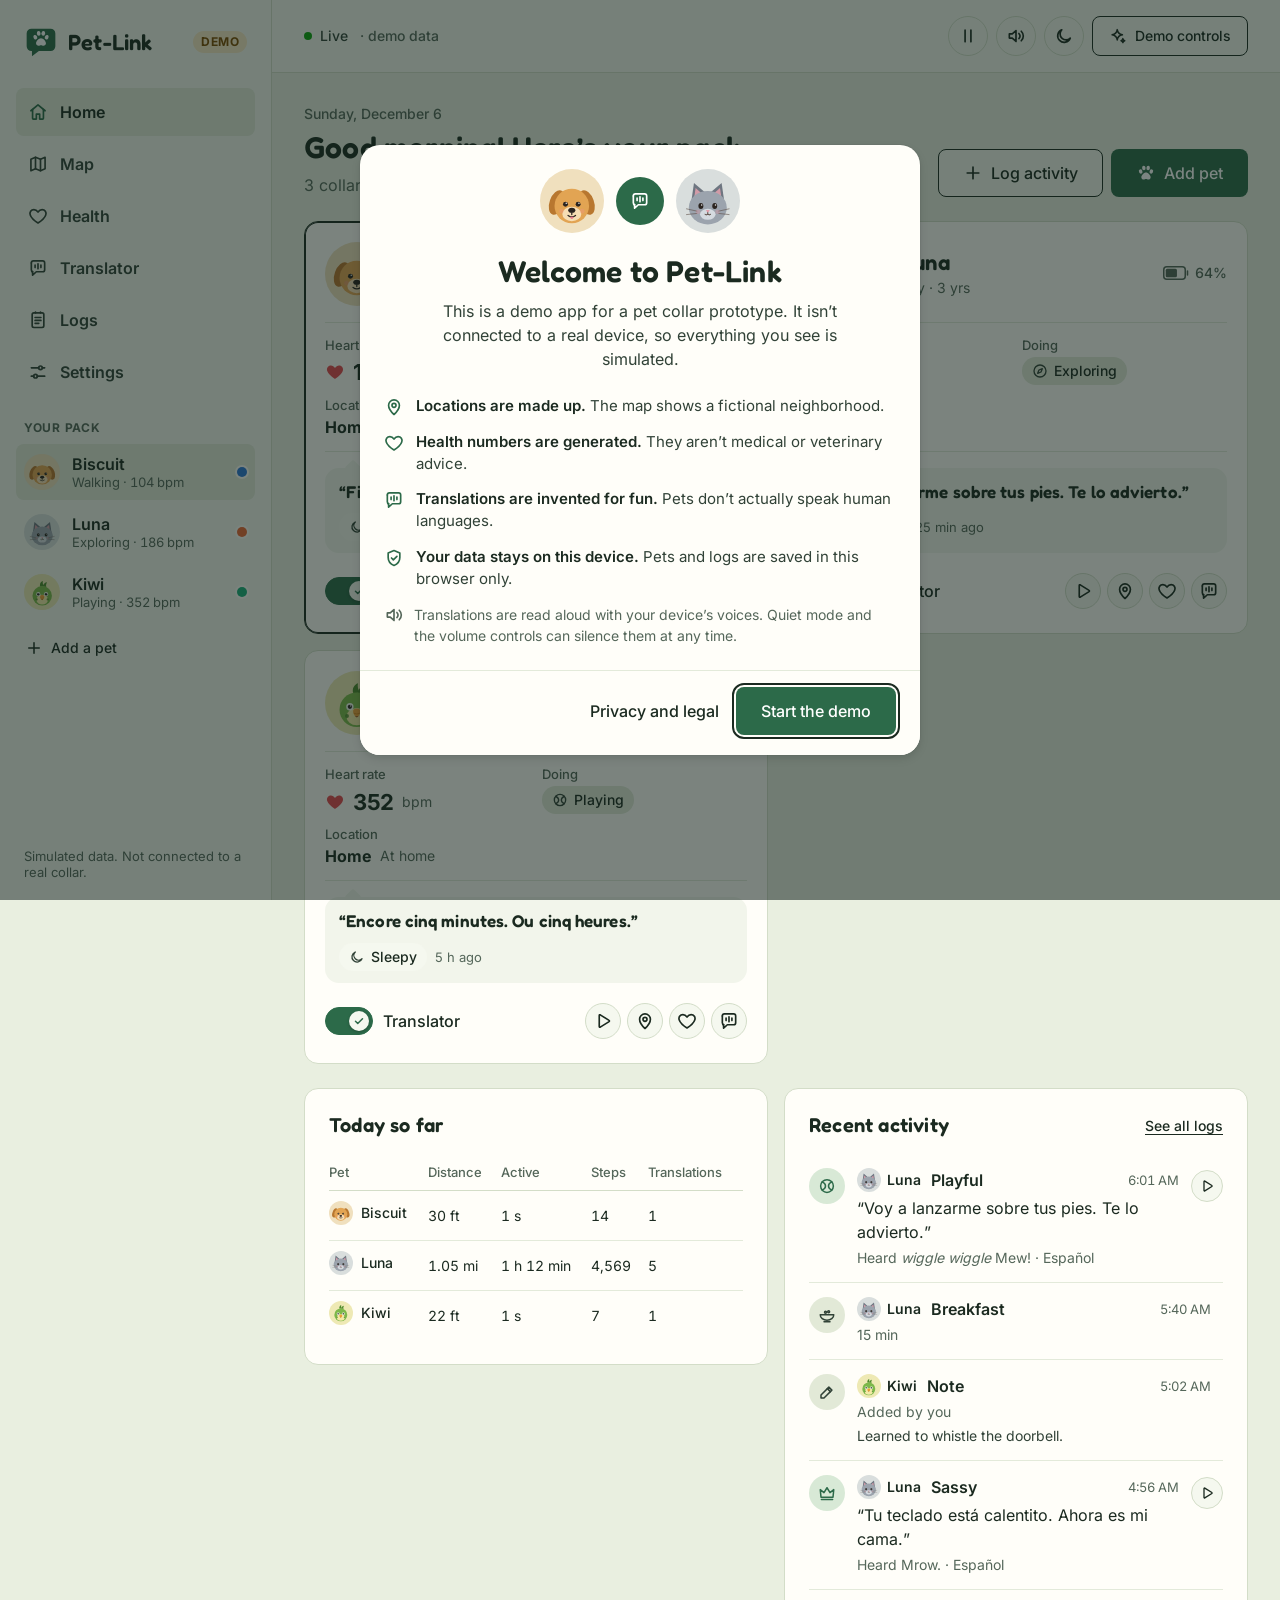
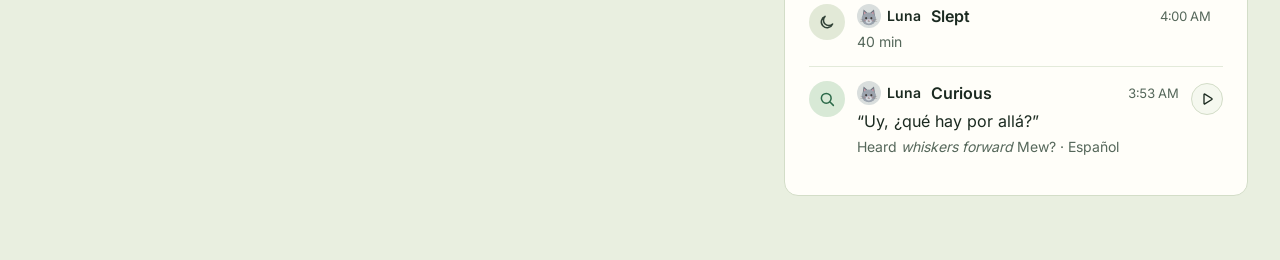
==== commit c13c1122: "First Publish" ====
--- a/index.html
+++ b/index.html
@@ -2,12 +2,12 @@
 <html lang="en">
 <head>
 <meta charset="utf-8">
-<title>Pawlyglot</title>
+<title>Pet-Link</title>
 <meta name="viewport" content="width=device-width, initial-scale=1, viewport-fit=cover">
 <meta name="description" content="Demo app for a fictional smart pet collar: simulated GPS, heart rate, activity logs and a just-for-fun pet translator.">
 <meta name="color-scheme" content="light dark">
-<meta name="theme-color" content="#ffffff" media="(prefers-color-scheme: light)">
-<meta name="theme-color" content="#141414" media="(prefers-color-scheme: dark)">
+<meta name="theme-color" content="#f5f8ef" media="(prefers-color-scheme: light)">
+<meta name="theme-color" content="#15271f" media="(prefers-color-scheme: dark)">
 <link rel="manifest" href="manifest.webmanifest">
 <link rel="icon" href="assets/icons/icon.svg" type="image/svg+xml">
 <link rel="apple-touch-icon" href="assets/icons/apple-touch-icon.png">
@@ -16,7 +16,7 @@
 <script>
   // Apply a saved theme / motion choice before first paint to avoid a flash.
   try {
-    var saved = JSON.parse(localStorage.getItem('pawlyglot.v1') || '{}').settings || {};
+    var saved = JSON.parse(localStorage.getItem('petlink.v2') || '{}').settings || {};
     if (saved.theme === 'light' || saved.theme === 'dark') {
       document.documentElement.dataset.theme = saved.theme;
       document.documentElement.dataset.themeOwner = 'app';
@@ -83,6 +83,9 @@
   <symbol id="i-ear" viewBox="0 0 24 24"><path d="M6.5 9a5.5 5.5 0 0 1 11 0c0 3.2-3.2 4.3-3.2 7a3 3 0 0 1-5.8 1"/><path d="M9.5 9.5a2.5 2.5 0 0 1 5 0c0 1.4-1.5 2-1.5 3"/></symbol>
   <symbol id="i-collar" viewBox="0 0 24 24"><rect x="7" y="5.5" width="10" height="13" rx="3"/><path d="M10 10h4M10 13.5h4M3 12h4M17 12h4"/></symbol>
   <symbol id="i-cup" viewBox="0 0 24 24"><path d="M4.5 9h12v5a5 5 0 0 1-5 5h-2a5 5 0 0 1-5-5z"/><path d="M16.5 10.5h1.5a2.5 2.5 0 0 1 0 5h-1.6M8 3.5v2.5M12 3.5v2.5"/></symbol>
+  <symbol id="i-mic" viewBox="0 0 24 24"><rect x="9" y="3" width="6" height="11" rx="3"/><path d="M5.5 11a6.5 6.5 0 0 0 13 0M12 17.5V21M8.5 21h7"/></symbol>
+  <symbol id="i-keyboard" viewBox="0 0 24 24"><rect x="2.5" y="6" width="19" height="12" rx="2.5"/><path d="M6.5 10h.01M10 10h.01M13.5 10h.01M17 10h.01M8 14.2h8"/></symbol>
+  <symbol id="i-send" viewBox="0 0 24 24"><path d="M21 3 10.5 13.5"/><path d="m21 3-6.5 18-4-7.5L3 9.5z"/></symbol>
   <symbol id="i-exclaim" viewBox="0 0 24 24"><path d="M12 6.5v7.5M12 17.6v.2"/></symbol>
   <symbol id="i-layers" viewBox="0 0 24 24"><path d="m12 3.5 8.5 4.5-8.5 4.5L3.5 8z"/><path d="m3.5 12 8.5 4.5 8.5-4.5M3.5 16l8.5 4.5 8.5-4.5"/></symbol>
 </svg>
@@ -91,9 +94,9 @@
   <div class="sidebar">
     <nav class="nav" aria-label="Main">
     <div class="sidebar__top">
-      <a class="brand" href="#home" aria-label="Pawlyglot home" data-app-name-label>
+      <a class="brand" href="#home" aria-label="Pet-Link home" data-app-name-label>
         <svg class="brand__mark" viewBox="0 0 32 32" aria-hidden="true" focusable="false"><path class="brand__bubble" d="M7 3.5h18A4.5 4.5 0 0 1 29.5 8v12a4.5 4.5 0 0 1-4.5 4.5H14l-6.5 5v-5H7A4.5 4.5 0 0 1 2.5 20V8A4.5 4.5 0 0 1 7 3.5z"/><use href="#i-paw" x="6" y="3" width="20" height="20" class="brand__paw"/></svg>
-        <span class="brand__name" data-app-name>Pawlyglot</span>
+        <span class="brand__name" data-app-name>Pet-Link</span>
       </a>
       <span class="badge badge--demo" title="All data in this app is simulated">Demo</span>
     </div>
@@ -117,15 +120,16 @@
   <div class="main-col">
     <header class="topbar">
       <div class="topbar__row">
-        <a class="brand brand--compact" href="#home" aria-label="Pawlyglot home" data-app-name-label>
+        <a class="brand brand--compact" href="#home" aria-label="Pet-Link home" data-app-name-label>
           <svg class="brand__mark" viewBox="0 0 32 32" aria-hidden="true" focusable="false"><path class="brand__bubble" d="M7 3.5h18A4.5 4.5 0 0 1 29.5 8v12a4.5 4.5 0 0 1-4.5 4.5H14l-6.5 5v-5H7A4.5 4.5 0 0 1 2.5 20V8A4.5 4.5 0 0 1 7 3.5z"/><use href="#i-paw" x="6" y="3" width="20" height="20" class="brand__paw"/></svg>
-          <span class="brand__name" data-app-name>Pawlyglot</span>
+          <span class="brand__name" data-app-name>Pet-Link</span>
         </a>
         <span class="badge badge--demo topbar__badge" title="All data in this app is simulated">Demo</span>
         <p class="live-status" id="live-status"></p>
         <div class="topbar__actions">
           <button class="icon-btn" type="button" id="btn-pause" data-action="toggle-pause" aria-label="Pause live data" title="Pause live data"><svg class="icon" aria-hidden="true"><use href="#i-pause"/></svg></button>
           <button class="icon-btn" type="button" id="btn-quiet" data-action="toggle-quiet" aria-pressed="false" aria-label="Quiet mode" title="Quiet mode: silence every voice box"><svg class="icon" aria-hidden="true"><use href="#i-volume"/></svg></button>
+          <button class="icon-btn" type="button" id="btn-theme" data-action="toggle-theme" aria-label="Switch to dark mode" title="Switch to dark mode"><svg class="icon" aria-hidden="true"><use href="#i-moon"/></svg></button>
           <button class="btn btn-secondary btn-sm topbar__demo" type="button" id="btn-demo" data-action="open-demo" aria-label="Demo controls" title="Demo controls"><svg class="icon" aria-hidden="true"><use href="#i-sparkle"/></svg><span>Demo controls</span></button>
           <a class="icon-btn topbar__settings" href="#preferences" data-route-link="preferences" aria-label="Settings" title="Settings"><svg class="icon" aria-hidden="true"><use href="#i-sliders"/></svg></a>
         </div>
@@ -154,6 +158,8 @@
 <script src="js/util.js" defer></script>
 <script src="js/avatars.js" defer></script>
 <script src="js/sim.js" defer></script>
+<script src="js/talk.js" defer></script>
+<script src="js/petsounds.js" defer></script>
 <script src="js/store.js" defer></script>
 <script src="js/voice.js" defer></script>
 <script src="js/charts.js" defer></script>
--- a/css/styles.css
+++ b/css/styles.css
@@ -1,9 +1,9 @@
-/* Pawlyglot
+/* Pet-Link
    Layout: app shell. Phones (<744px) get a top bar and bottom tab bar, tablets (744–1127px)
    an icon rail, desktops (≥1128px) a full sidebar with the pack. Content is capped at 1280px.
    Structure follows the Airbnb design-md system (4px spacing scale, 8/14/20/32px radii, one
-   shadow tier, modest type weights, ink neutrals, 48px controls). Pawlyglot's own violet accent
-   replaces the brand color; data colors come from the validated dataviz palette. */
+   shadow tier, 48px controls). Colors are Pet-Link's own: a meadow light theme and a pine-night
+   dark theme. Data colors come from the validated dataviz palette. */
 
 @font-face {
   font-family: "Inter";
@@ -15,30 +15,44 @@
   unicode-range: U+0000-00FF, U+0131, U+0152-0153, U+02BB-02BC, U+02C6, U+02DA, U+02DC, U+0304, U+0308, U+0329, U+2000-206F, U+20AC, U+2122, U+2191, U+2193, U+2212, U+2215, U+FEFF, U+FFFD;
 }
 
+@font-face {
+  font-family: "Fredoka";
+  font-style: normal;
+  font-weight: 600;
+  font-display: swap;
+  src: url("../assets/fonts/fredoka-latin-600-normal.woff2") format("woff2");
+  unicode-range: U+0000-00FF, U+0131, U+0152-0153, U+02BB-02BC, U+02C6, U+02DA, U+02DC, U+0304, U+0308, U+0329, U+2000-206F, U+20AC, U+2122, U+2191, U+2193, U+2212, U+2215, U+FEFF, U+FFFD;
+}
+
 /* ---------------------------------------------------------------- tokens */
+/* Light is "day at the park": meadow sage, paper-white cards, forest green, biscuit amber.
+   Dark is "evening walk": a pine-green night lit by lamplight amber. Neither theme uses
+   pure black or plain gray. */
 :root {
   color-scheme: light;
-  /* Neutrals (design-md: airbnb) */
-  --canvas: #ffffff;
-  --app-bg: #f7f7f7;
-  --surface-card: #ffffff;
-  --surface-soft: #f7f7f7;
-  --surface-strong: #f2f2f2;
-  --ink: #222222;
-  --body: #3f3f3f;
-  --muted: #6a6a6a;
-  --muted-soft: #929292;
-  --hairline: #dddddd;
-  --hairline-soft: #ebebeb;
-  --control-border: #929292;
-  --scrim: rgb(0 0 0 / 0.5);
-  --error-text: #c13515;
-  --shadow: rgba(0, 0, 0, 0.02) 0 0 0 1px, rgba(0, 0, 0, 0.04) 0 2px 6px 0, rgba(0, 0, 0, 0.1) 0 4px 8px 0;
-  /* Pawlyglot accent */
-  --accent: #5b3fd0;
-  --accent-active: #4a2fb3;
-  --accent-tint: #efebfc;
+  /* Surfaces and ink */
+  --app-bg: #e9efe0;
+  --canvas: #f5f8ef;
+  --surface-card: #fffef9;
+  --surface-soft: #f2f5eb;
+  --surface-strong: #e2e9d7;
+  --ink: #1b2a20;
+  --body: #314237;
+  --muted: #55675a;
+  --muted-soft: #788a7c;
+  --hairline: #d3ddc8;
+  --hairline-soft: #e3eada;
+  --control-border: #788a7c;
+  --scrim: rgb(16 32 26 / 0.55);
+  --error-text: #b3261e;
+  --shadow: rgba(27, 42, 32, 0.04) 0 0 0 1px, rgba(27, 42, 32, 0.05) 0 2px 6px 0, rgba(27, 42, 32, 0.1) 0 4px 10px 0;
+  /* Brand: forest green by day */
+  --accent: #2c6a49;
+  --accent-active: #22573b;
+  --accent-tint: #d8e9d6;
   --on-accent: #ffffff;
+  --badge-bg: #f8e7c4;
+  --badge-fg: #7a4b00;
   /* Status (fixed in both themes; always paired with a shape and a label) */
   --good: #0ca30c;
   --warning: #fab219;
@@ -53,40 +67,41 @@
   --pet-4: #eda100;
   --pet-5: #e87ba4;
   --pet-6: #008300;
-  --series-neutral: #6a6a6a;
+  --series-neutral: #55675a;
   /* Chart chrome */
-  --chart-grid: #ebebeb;
-  --chart-axis: #c1c1c1;
-  --chart-band: rgb(34 34 34 / 0.05);
+  --chart-grid: #e3eada;
+  --chart-axis: #c3cdb8;
+  --chart-band: rgb(27 42 32 / 0.05);
   /* Illustration */
   --heart: #e5484d;
   --avatar-mix: 72%;
-  --device-top: #3b3b40;
-  --device-bottom: #222226;
-  --device-hole: #111114;
-  --device-led-off: #55555c;
-  --map-ground: #e9f1df;
-  --map-block: #f5f3ee;
-  --map-house: #ffffff;
-  --map-house-line: #d7d1c4;
-  --map-road: #ffffff;
-  --map-road-edge: #d9d4ca;
-  --map-road-mid: #e4dfd5;
-  --map-park: #cfe5bd;
-  --map-path: #f3ead7;
-  --map-tree: #a6d293;
-  --map-tree-dark: #7fb36d;
-  --map-water: #cbe4f4;
-  --map-water-edge: #9fc9e6;
-  --map-garden: #e0ecd0;
-  --map-bed: #c6dcae;
-  --map-yard: #dcebcf;
-  --map-fence: #b9ad96;
-  --map-label: #4f4f4f;
-  --map-label-halo: #ffffff;
-  /* Type */
+  --device-top: #34423a;
+  --device-bottom: #1e2823;
+  --device-hole: #0e1411;
+  --device-led-off: #56645b;
+  --map-ground: #e1ebd2;
+  --map-block: #f3f1e5;
+  --map-house: #fffef9;
+  --map-house-line: #d2d5c3;
+  --map-road: #fffef9;
+  --map-road-edge: #d4d8c6;
+  --map-road-mid: #e2e3d4;
+  --map-park: #c8e1b2;
+  --map-path: #f1e6cc;
+  --map-tree: #9ccb86;
+  --map-tree-dark: #77ae68;
+  --map-water: #c6e2ef;
+  --map-water-edge: #98c4dd;
+  --map-garden: #d9eac6;
+  --map-bed: #bcd79f;
+  --map-yard: #d3e7c3;
+  --map-fence: #b3a68c;
+  --map-label: #45584b;
+  --map-label-halo: #fffef9;
+  /* Type: Fredoka for headings and pet speech, Inter for interface text and numbers */
   --font: "Inter", -apple-system, system-ui, Roboto, "Helvetica Neue", "Hiragino Sans", "Noto Sans JP", "Yu Gothic UI", Meiryo, sans-serif;
-  /* Radius & spacing (design-md: airbnb) */
+  --font-display: "Fredoka", "Inter", -apple-system, system-ui, Roboto, "Hiragino Maru Gothic ProN", "Hiragino Sans", "Noto Sans JP", sans-serif;
+  /* Radius & motion (radii from the design-md structural system) */
   --r-xs: 4px;
   --r-sm: 8px;
   --r-md: 14px;
@@ -101,110 +116,122 @@
 @media (prefers-color-scheme: dark) {
   :root:not([data-theme="light"]) {
     color-scheme: dark;
-    --canvas: #161616;
-    --app-bg: #0f0f0f;
-    --surface-card: #1c1c1c;
-    --surface-soft: #222222;
-    --surface-strong: #2a2a2a;
-    --ink: #f2f2f2;
-    --body: #d6d6d6;
-    --muted: #a3a3a3;
-    --muted-soft: #7c7c7c;
-    --hairline: #333333;
-    --hairline-soft: #2a2a2a;
-    --control-border: #7c7c7c;
-    --scrim: rgb(0 0 0 / 0.65);
-    --error-text: #ff8f73;
-    --shadow: rgba(255, 255, 255, 0.06) 0 0 0 1px, rgba(0, 0, 0, 0.4) 0 4px 12px 0;
-    --accent: #a996ff;
-    --accent-active: #9580f7;
-    --accent-tint: #2c2546;
-    --on-accent: #141414;
+    --app-bg: #10201a;
+    --canvas: #15271f;
+    --surface-card: #1a2f26;
+    --surface-soft: #20372d;
+    --surface-strong: #284336;
+    --ink: #ecf2e4;
+    --body: #cddacb;
+    --muted: #a0b4a5;
+    --muted-soft: #7f9786;
+    --hairline: #2e493c;
+    --hairline-soft: #243d32;
+    --control-border: #7f9786;
+    --scrim: rgb(5 12 9 / 0.7);
+    --error-text: #ff9b85;
+    --shadow: rgba(236, 242, 228, 0.05) 0 0 0 1px, rgba(4, 10, 7, 0.45) 0 4px 12px 0;
+    --accent: #f3b54a;
+    --accent-active: #e5a332;
+    --accent-tint: #3a4228;
+    --on-accent: #1b1606;
+    --badge-bg: #3a4228;
+    --badge-fg: #f3b54a;
     --pet-1: #3987e5;
     --pet-2: #d95926;
     --pet-3: #199e70;
     --pet-4: #c98500;
     --pet-5: #d55181;
     --pet-6: #008300;
-    --series-neutral: #a3a3a3;
-    --chart-grid: #2c2c2c;
-    --chart-axis: #4a4a4a;
-    --chart-band: rgb(255 255 255 / 0.06);
-    --heart: #ff6b70;
+    --series-neutral: #a0b4a5;
+    --chart-grid: #284336;
+    --chart-axis: #3e5a4b;
+    --chart-band: rgb(236 242 228 / 0.06);
+    --heart: #ff7a7f;
     --avatar-mix: 30%;
-    --map-ground: #1b2318;
-    --map-block: #1e1f1c;
-    --map-house: #2a2a28;
-    --map-house-line: #3b3a36;
-    --map-road: #2d2d2b;
-    --map-road-edge: #3a3a37;
-    --map-road-mid: #48473f;
-    --map-park: #203421;
-    --map-path: #3a3a2e;
-    --map-tree: #3c6e3f;
-    --map-tree-dark: #2c5530;
-    --map-water: #173246;
-    --map-water-edge: #24506b;
-    --map-garden: #22301f;
-    --map-bed: #2f4529;
-    --map-yard: #1f2c1c;
-    --map-fence: #6b6252;
-    --map-label: #c9c9c9;
-    --map-label-halo: #161616;
+    --device-top: #3c4b43;
+    --device-bottom: #222c27;
+    --device-hole: #0e1411;
+    --device-led-off: #5c6b62;
+    --map-ground: #172a20;
+    --map-block: #1b3026;
+    --map-house: #23392e;
+    --map-house-line: #33503f;
+    --map-road: #26392f;
+    --map-road-edge: #2f4639;
+    --map-road-mid: #45604f;
+    --map-park: #1d3b26;
+    --map-path: #3a4a33;
+    --map-tree: #3f7a49;
+    --map-tree-dark: #2d5e38;
+    --map-water: #163447;
+    --map-water-edge: #245470;
+    --map-garden: #213a23;
+    --map-bed: #2f4d2b;
+    --map-yard: #1d3423;
+    --map-fence: #6a6550;
+    --map-label: #c7d6c9;
+    --map-label-halo: #15271f;
   }
 }
 :root[data-theme="dark"] {
   color-scheme: dark;
-  --canvas: #161616;
-  --app-bg: #0f0f0f;
-  --surface-card: #1c1c1c;
-  --surface-soft: #222222;
-  --surface-strong: #2a2a2a;
-  --ink: #f2f2f2;
-  --body: #d6d6d6;
-  --muted: #a3a3a3;
-  --muted-soft: #7c7c7c;
-  --hairline: #333333;
-  --hairline-soft: #2a2a2a;
-  --control-border: #7c7c7c;
-  --scrim: rgb(0 0 0 / 0.65);
-  --error-text: #ff8f73;
-  --shadow: rgba(255, 255, 255, 0.06) 0 0 0 1px, rgba(0, 0, 0, 0.4) 0 4px 12px 0;
-  --accent: #a996ff;
-  --accent-active: #9580f7;
-  --accent-tint: #2c2546;
-  --on-accent: #141414;
+  --app-bg: #10201a;
+  --canvas: #15271f;
+  --surface-card: #1a2f26;
+  --surface-soft: #20372d;
+  --surface-strong: #284336;
+  --ink: #ecf2e4;
+  --body: #cddacb;
+  --muted: #a0b4a5;
+  --muted-soft: #7f9786;
+  --hairline: #2e493c;
+  --hairline-soft: #243d32;
+  --control-border: #7f9786;
+  --scrim: rgb(5 12 9 / 0.7);
+  --error-text: #ff9b85;
+  --shadow: rgba(236, 242, 228, 0.05) 0 0 0 1px, rgba(4, 10, 7, 0.45) 0 4px 12px 0;
+  --accent: #f3b54a;
+  --accent-active: #e5a332;
+  --accent-tint: #3a4228;
+  --on-accent: #1b1606;
+  --badge-bg: #3a4228;
+  --badge-fg: #f3b54a;
   --pet-1: #3987e5;
   --pet-2: #d95926;
   --pet-3: #199e70;
   --pet-4: #c98500;
   --pet-5: #d55181;
   --pet-6: #008300;
-  --series-neutral: #a3a3a3;
-  --chart-grid: #2c2c2c;
-  --chart-axis: #4a4a4a;
-  --chart-band: rgb(255 255 255 / 0.06);
-  --heart: #ff6b70;
+  --series-neutral: #a0b4a5;
+  --chart-grid: #284336;
+  --chart-axis: #3e5a4b;
+  --chart-band: rgb(236 242 228 / 0.06);
+  --heart: #ff7a7f;
   --avatar-mix: 30%;
-  --map-ground: #1b2318;
-  --map-block: #1e1f1c;
-  --map-house: #2a2a28;
-  --map-house-line: #3b3a36;
-  --map-road: #2d2d2b;
-  --map-road-edge: #3a3a37;
-  --map-road-mid: #48473f;
-  --map-park: #203421;
-  --map-path: #3a3a2e;
-  --map-tree: #3c6e3f;
-  --map-tree-dark: #2c5530;
-  --map-water: #173246;
-  --map-water-edge: #24506b;
-  --map-garden: #22301f;
-  --map-bed: #2f4529;
-  --map-yard: #1f2c1c;
-  --map-fence: #6b6252;
-  --map-label: #c9c9c9;
-  --map-label-halo: #161616;
+  --device-top: #3c4b43;
+  --device-bottom: #222c27;
+  --device-hole: #0e1411;
+  --device-led-off: #5c6b62;
+  --map-ground: #172a20;
+  --map-block: #1b3026;
+  --map-house: #23392e;
+  --map-house-line: #33503f;
+  --map-road: #26392f;
+  --map-road-edge: #2f4639;
+  --map-road-mid: #45604f;
+  --map-park: #1d3b26;
+  --map-path: #3a4a33;
+  --map-tree: #3f7a49;
+  --map-tree-dark: #2d5e38;
+  --map-water: #163447;
+  --map-water-edge: #245470;
+  --map-garden: #213a23;
+  --map-bed: #2f4d2b;
+  --map-yard: #1d3423;
+  --map-fence: #6a6550;
+  --map-label: #c7d6c9;
+  --map-label-halo: #15271f;
 }
 
 /* ---------------------------------------------------------------- base */
@@ -309,8 +336,8 @@
   min-height: 44px;
   color: var(--ink);
   text-decoration: none;
-  font: 700 20px/1.2 var(--font);
-  letter-spacing: -0.3px;
+  font: 600 22px/1.2 var(--font-display);
+  letter-spacing: 0.2px;
 }
 .brand__mark { width: 34px; height: 34px; flex: none; }
 .brand__bubble { fill: var(--accent); }
@@ -330,7 +357,7 @@
   text-transform: uppercase;
   white-space: nowrap;
 }
-.badge--demo { background: var(--accent-tint); color: var(--accent); }
+.badge--demo { background: var(--badge-bg); color: var(--badge-fg); }
 
 .pet-chips {
   display: flex;
@@ -404,9 +431,9 @@
 .tabbar__link:focus-visible { outline-offset: -4px; }
 
 @media (min-width: 480px) {
-  .brand--compact .brand__name { display: inline; font-size: 18px; }
-}
-@media (max-width: 349px) {
+  .brand--compact .brand__name { display: inline; font-size: 20px; }
+}
+@media (max-width: 379px) {
   .topbar__badge { display: none; }
 }
 
@@ -553,7 +580,7 @@
   font: 500 14px/1.29 var(--font);
 }
 .eyebrow .icon { width: 16px; height: 16px; }
-.view-title { font: 700 28px/1.4 var(--font); letter-spacing: -0.2px; outline: none; }
+.view-title { font: 600 30px/1.25 var(--font-display); letter-spacing: 0.2px; outline: none; }
 .lede { color: var(--muted); font: 400 16px/1.5 var(--font); }
 
 .card {
@@ -573,7 +600,7 @@
   margin-bottom: 16px;
 }
 .card-head .card-title { margin-bottom: 0; }
-.card-title { margin-bottom: 16px; font: 600 20px/1.2 var(--font); letter-spacing: -0.18px; }
+.card-title { margin-bottom: 16px; font: 600 20px/1.25 var(--font-display); letter-spacing: 0.2px; }
 .card-text { color: var(--body); font: 400 14px/1.43 var(--font); margin-bottom: 16px; max-width: 65ch; }
 .card-text--muted { color: var(--muted); margin: 16px 0 0; }
 .section { margin-top: 32px; }
@@ -585,7 +612,7 @@
   gap: 12px;
   margin-bottom: 16px;
 }
-.section-title { font: 700 21px/1.4 var(--font); }
+.section-title { font: 600 22px/1.35 var(--font-display); letter-spacing: 0.2px; }
 .section > .section-title { margin-bottom: 16px; }
 .link { color: var(--ink); font: 500 14px/1.43 var(--font); text-decoration: underline; text-underline-offset: 3px; }
 .link:hover { text-decoration-thickness: 2px; }
@@ -841,6 +868,24 @@
 .type-card input:checked + span { border-color: var(--ink); box-shadow: inset 0 0 0 1px var(--ink); background: var(--surface-soft); }
 .type-card input:focus-visible + span { outline: 2px solid var(--ink); outline-offset: 2px; }
 
+.species-grid { display: grid; grid-template-columns: repeat(auto-fill, minmax(92px, 1fr)); gap: 8px; }
+.species-card { position: relative; display: flex; }
+.species-card input { position: absolute; inset: 0; width: 100%; height: 100%; margin: 0; opacity: 0; cursor: pointer; }
+.species-card > span {
+  display: flex;
+  flex-direction: column;
+  align-items: center;
+  gap: 6px;
+  width: 100%;
+  padding: 10px 6px;
+  border: 1px solid var(--control-border);
+  border-radius: var(--r-md);
+  font: 500 14px/1.2 var(--font);
+  text-align: center;
+}
+.species-card input:checked + span { border-color: var(--ink); box-shadow: inset 0 0 0 1px var(--ink); background: var(--surface-soft); }
+.species-card input:focus-visible + span { outline: 2px solid var(--ink); outline-offset: 2px; }
+
 .range-row { display: flex; align-items: center; gap: 12px; }
 .range-row output { min-width: 3.6em; text-align: right; color: var(--ink); font: 600 14px/1 var(--font); font-variant-numeric: tabular-nums; }
 input[type="range"] {
@@ -974,7 +1019,7 @@
 .pet-card.is-selected { border-color: var(--ink); box-shadow: inset 0 0 0 1px var(--ink); }
 .pet-card__head { display: flex; align-items: center; gap: 14px; }
 .pet-card__id { display: grid; gap: 2px; flex: 1; min-width: 0; }
-.pet-card__name { display: flex; align-items: center; gap: 8px; font: 600 20px/1.2 var(--font); letter-spacing: -0.18px; }
+.pet-card__name { display: flex; align-items: center; gap: 8px; font: 600 22px/1.2 var(--font-display); letter-spacing: 0.2px; }
 .pet-card__meta { color: var(--muted); font: 400 14px/1.43 var(--font); }
 .pet-card__head .battery { align-self: flex-start; }
 .pet-card__stats {
@@ -1009,7 +1054,7 @@
   transform: rotate(45deg);
   border-radius: 2px;
 }
-.thought__text { font: 500 16px/1.4 var(--font); color: var(--ink); quotes: "“" "”"; }
+.thought__text { font: 600 17px/1.4 var(--font-display); letter-spacing: 0.1px; color: var(--ink); quotes: "“" "”"; }
 .thought__text::before { content: open-quote; }
 .thought__text::after { content: close-quote; }
 .thought__meta { display: flex; flex-wrap: wrap; align-items: center; gap: 8px; margin-top: 10px; color: var(--muted); font: 400 13px/1.23 var(--font); }
@@ -1043,7 +1088,7 @@
   text-align: center;
 }
 .empty-state__art { display: flex; gap: 12px; margin-bottom: 8px; }
-.empty-state__title { font: 600 20px/1.2 var(--font); }
+.empty-state__title { font: 600 22px/1.25 var(--font-display); }
 .empty-state__text { color: var(--muted); max-width: 40ch; }
 .empty-state__actions { display: flex; flex-wrap: wrap; justify-content: center; gap: 8px; margin-top: 8px; }
 
@@ -1079,6 +1124,8 @@
 .log-item__quote::after { content: close-quote; }
 .log-item__meta, .log-item__note { color: var(--muted); font: 400 14px/1.43 var(--font); }
 .log-item__note { color: var(--body); }
+.log-item__said { color: var(--muted); font: 400 14px/1.43 var(--font); }
+.log-item__said span { color: var(--body); font-weight: 600; }
 .log-item__action { margin-top: 2px; }
 
 /* ---------------------------------------------------------------- map */
@@ -1269,74 +1316,170 @@
 .bars__value { color: var(--ink); font: 600 14px/1 var(--font); font-variant-numeric: tabular-nums; white-space: nowrap; }
 
 /* ---------------------------------------------------------------- translator */
-/* Two independent columns on desktop; on smaller screens one column ordered stage, voice box, history, pack. */
+/* Two independent columns on desktop; on smaller screens one column ordered conversation, voice box, pack. */
 .tr-layout { display: grid; gap: 16px; }
 .tr-col { display: contents; }
-.stage { order: 1; }
+.convo { order: 1; }
 .voicebox { order: 2; }
-.tr-recent { order: 3; }
-.tr-all { order: 4; }
+.tr-all { order: 3; }
 @media (min-width: 1128px) {
   .tr-layout { grid-template-columns: minmax(0, 7fr) minmax(0, 5fr); align-items: start; }
   .tr-col { display: grid; gap: 16px; min-width: 0; }
 }
-.stage__scene { display: grid; gap: 20px; align-items: center; margin: 8px 0 20px; }
-@media (min-width: 600px) { .stage__scene { grid-template-columns: auto minmax(0, 1fr); gap: 28px; } }
-.stage__pet { display: grid; justify-items: center; gap: 12px; }
-.stage.is-off .stage__pet .avatar-wrap { filter: grayscale(0.7); opacity: 0.7; }
-.waves { display: flex; align-items: center; justify-content: center; gap: 4px; height: 32px; }
+.convo { display: flex; flex-direction: column; gap: 14px; }
+.convo__head { display: flex; flex-wrap: wrap; align-items: center; gap: 12px 14px; }
+.convo__who { display: grid; gap: 6px; flex: 1 1 160px; min-width: 0; }
+.convo__who .card-title { margin: 0; }
+.convo__status { display: flex; flex-wrap: wrap; align-items: center; gap: 10px; }
+.convo__tools { display: flex; gap: 8px; }
+.convo.is-off .convo__head .avatar-wrap { filter: grayscale(0.7); opacity: 0.7; }
+.waves { display: inline-flex; align-items: center; gap: 3px; height: 18px; }
 .waves span {
-  width: 5px; height: 100%;
-  border-radius: 3px;
+  width: 4px; height: 100%;
+  border-radius: 2px;
   background: var(--accent);
   opacity: 0.3;
-  transform: scaleY(0.22);
+  transform: scaleY(0.25);
   transition: opacity 0.2s;
 }
-.stage.is-speaking .waves span, .stage.is-listening .waves span { opacity: 1; animation: wave 0.9s ease-in-out infinite; }
+.convo.is-speaking .waves span { opacity: 1; transform: scaleY(0.7); animation: wave 0.9s ease-in-out infinite; }
 .waves span:nth-child(2) { animation-delay: -0.18s; }
 .waves span:nth-child(3) { animation-delay: -0.36s; }
 .waves span:nth-child(4) { animation-delay: -0.54s; }
 .waves span:nth-child(5) { animation-delay: -0.72s; }
-.stage.is-listening .waves span { animation-duration: 0.6s; }
-.bubble {
-  position: relative;
-  min-height: 132px;
-  padding: 18px 20px;
-  border: 1px solid var(--hairline);
-  border-radius: var(--r-lg);
-  background: var(--surface-soft);
-}
-.bubble::before {
-  content: "";
-  position: absolute;
-  top: -8px; left: 50%;
-  width: 14px; height: 14px;
-  margin-left: -7px;
-  border-top: 1px solid var(--hairline);
-  border-left: 1px solid var(--hairline);
-  background: inherit;
-  transform: rotate(45deg);
-}
-@media (min-width: 600px) {
-  .bubble::before { top: 44px; left: -8px; margin-left: 0; transform: rotate(-45deg); }
-}
-.bubble--muted { display: flex; align-items: center; }
-.bubble--muted .bubble__text { display: flex; align-items: center; gap: 10px; color: var(--muted); font: 400 16px/1.5 var(--font); margin: 0; }
-.bubble__heard { display: flex; flex-wrap: wrap; align-items: center; gap: 8px; color: var(--muted); font: 400 14px/1.43 var(--font); }
 .bubble__label {
   padding: 2px 8px;
   border-radius: var(--r-full);
   background: var(--surface-strong);
   color: var(--body);
-  font: 700 12px/1.33 var(--font);
+  font: 700 11px/1.33 var(--font);
   letter-spacing: 0.04em;
   text-transform: uppercase;
 }
-.bubble__text { margin: 10px 0 14px; color: var(--ink); font: 500 22px/1.3 var(--font); letter-spacing: -0.3px; text-wrap: pretty; min-height: 1.3em; }
-.bubble__meta { display: flex; flex-wrap: wrap; align-items: center; gap: 8px 12px; color: var(--muted); font: 400 13px/1.23 var(--font); }
-.bubble__meta .chip { background: var(--canvas); }
-.stage__actions { display: flex; flex-wrap: wrap; gap: 8px; }
+.thread {
+  display: flex;
+  flex-direction: column;
+  gap: 14px;
+  min-height: 240px;
+  max-height: min(480px, 60vh);
+  overflow-y: auto;
+  overscroll-behavior: contain;
+  padding: 16px;
+  border-radius: var(--r-md);
+  background: var(--surface-soft);
+}
+.thread:focus-visible { outline-offset: 2px; }
+.thread__empty { margin: auto; max-width: 32ch; color: var(--muted); font: 400 14px/1.45 var(--font); text-align: center; }
+.msg { display: flex; align-items: flex-end; gap: 8px; max-width: 90%; }
+.msg--pet { align-self: flex-start; }
+.msg--me { align-self: flex-end; justify-content: flex-end; }
+.msg .avatar-wrap { margin-bottom: 28px; }
+.msg__body { display: grid; gap: 4px; min-width: 0; }
+.msg__bubble {
+  padding: 10px 14px;
+  border: 1px solid var(--hairline);
+  border-radius: 18px 18px 18px 6px;
+  background: var(--surface-card);
+}
+.msg--me .msg__bubble { border-color: var(--accent); border-radius: 18px 18px 6px 18px; background: var(--accent); color: var(--on-accent); }
+.msg__top { display: flex; align-items: center; gap: 8px; }
+.msg__top .icon-btn { margin: -6px -8px -6px auto; }
+.msg__heard { display: flex; flex-wrap: wrap; align-items: center; gap: 6px; color: var(--muted); font: 400 13px/1.35 var(--font); }
+.msg__text { font: 400 16px/1.45 var(--font); overflow-wrap: anywhere; }
+.msg--pet .msg__text { margin-top: 4px; color: var(--ink); font: 600 18px/1.35 var(--font-display); letter-spacing: 0.1px; }
+.msg__meta { display: flex; flex-wrap: wrap; align-items: center; gap: 4px 10px; padding: 0 4px; color: var(--muted); font: 400 12px/1.3 var(--font); }
+.msg--me .msg__meta { justify-content: flex-end; }
+.msg__meta .chip { min-height: 24px; padding: 2px 8px; background: var(--surface-card); font-size: 12px; }
+.msg__meta .chip .icon { width: 14px; height: 14px; }
+.msg.is-new .msg__bubble { animation: pop-in 0.45s var(--ease-spring); transform-origin: left bottom; }
+.msg--typing .msg__bubble { display: flex; align-items: center; gap: 10px; color: var(--muted); font: 400 14px/1.3 var(--font); }
+.msg--typing .avatar-wrap { margin-bottom: 0; }
+.dots { display: inline-flex; gap: 4px; }
+.dots i { width: 7px; height: 7px; border-radius: 50%; background: var(--muted); animation: dot 1.2s ease-in-out infinite; }
+.dots i:nth-child(2) { animation-delay: 0.15s; }
+.dots i:nth-child(3) { animation-delay: 0.3s; }
+.quick { display: flex; gap: 8px; overflow-x: auto; padding-bottom: 2px; scrollbar-width: thin; }
+.quick__chip {
+  flex: none;
+  min-height: 36px;
+  padding: 0 14px;
+  border: 1px solid var(--control-border);
+  border-radius: var(--r-full);
+  background: var(--canvas);
+  color: var(--ink);
+  font: 500 14px/1.2 var(--font);
+  white-space: nowrap;
+  transition: background-color 0.15s;
+}
+.quick__chip:hover { background: var(--surface-strong); }
+.composer { display: flex; align-items: center; gap: 8px; }
+.composer__input { flex: 1; min-width: 0; min-height: 48px; padding: 10px 16px; border-radius: var(--r-full); }
+.composer__mic { width: 48px; height: 48px; }
+.composer__send { min-height: 48px; padding: 0 20px; border-radius: var(--r-full); }
+.composer__mic.is-listening { border-color: var(--critical); background: var(--critical); color: var(--on-critical); animation: mic-pulse 1.4s ease-out infinite; }
+/* Talking is the main way in: one big microphone button, with typing as the alternative. */
+.talk { display: flex; align-items: center; gap: 8px; }
+.talk__mic {
+  flex: 1;
+  display: inline-flex;
+  align-items: center;
+  justify-content: center;
+  gap: 10px;
+  min-width: 0;
+  min-height: 56px;
+  padding: 0 24px;
+  border: 0;
+  border-radius: var(--r-full);
+  background: var(--accent);
+  color: var(--on-accent);
+  font: 600 17px/1.2 var(--font);
+  cursor: pointer;
+  transition: background-color 0.15s, transform 0.2s var(--ease-spring);
+}
+.talk__mic .icon { width: 24px; height: 24px; }
+.talk__mic:hover { background: var(--accent-active); }
+.talk__mic:active { transform: scale(0.97); }
+.talk__mic.is-listening { background: var(--critical); color: var(--on-critical); animation: mic-pulse 1.4s ease-out infinite; }
+.talk__alt { width: 56px; height: 56px; }
+.talk__alt .icon { width: 22px; height: 22px; }
+.talk__hint { color: var(--muted); font: 400 14px/1.43 var(--font); text-align: center; }
+/* Your words in pet sounds, under what you said. */
+.msg--me .msg__body > * { justify-self: end; }
+.petsay {
+  display: flex;
+  align-items: center;
+  gap: 8px;
+  max-width: 100%;
+  padding: 6px 6px 6px 12px;
+  border: 1px solid var(--hairline);
+  border-radius: 14px 6px 14px 14px;
+  background: var(--accent-tint);
+}
+.petsay__line { display: flex; flex-wrap: wrap; align-items: baseline; gap: 4px 8px; min-width: 0; }
+.petsay__line .bubble__label { background: var(--surface-card); }
+.petsay__text { color: var(--ink); font: 600 17px/1.3 var(--font-display); letter-spacing: 0.1px; overflow-wrap: anywhere; }
+.msg--live .msg__bubble { border: 1px dashed var(--accent); background: transparent; color: var(--ink); }
+.msg--live .msg__text { font-style: italic; }
+.rec-dot { width: 8px; height: 8px; border-radius: 50%; background: var(--critical); animation: blink-dot 1s ease-in-out infinite; }
+@media (max-width: 479px) {
+  .composer__send { width: 48px; padding: 0; }
+  .composer__send span { position: absolute; width: 1px; height: 1px; overflow: hidden; clip: rect(0 0 0 0); white-space: nowrap; }
+}
+.convo__off { display: grid; justify-items: start; gap: 12px; padding: 16px; border-radius: var(--r-md); background: var(--surface-soft); color: var(--body); }
+.convo__note { color: var(--muted); font: 400 13px/1.35 var(--font); }
+.field__hint--warn { color: var(--badge-fg); }
+.voice-help { margin-top: 4px; }
+.voice-help summary {
+  display: inline-flex;
+  align-items: center;
+  min-height: 32px;
+  color: var(--ink);
+  font: 500 14px/1.29 var(--font);
+  text-decoration: underline;
+  text-underline-offset: 3px;
+  cursor: pointer;
+}
+.voice-help p { margin-top: 6px; color: var(--body); font: 400 14px/1.45 var(--font); max-width: 60ch; }
 .device {
   display: flex;
   align-items: center;
@@ -1437,6 +1580,7 @@
 /* A floated legend stops the divider line from running through the label. */
 .setting--stack > legend { float: left; width: 100%; margin-bottom: 10px; }
 .setting--stack > legend + * { clear: both; }
+.setting--stack > .setting__label { display: block; margin-bottom: 10px; }
 .setting--stack > .setting__hint { display: block; margin-top: 10px; }
 .setting__text { display: grid; gap: 2px; flex: 1 1 220px; min-width: 0; }
 .setting__label { padding: 0; color: var(--ink); font: 500 16px/1.25 var(--font); }
@@ -1493,7 +1637,7 @@
   background: var(--surface-card);
   border-bottom: 1px solid var(--hairline-soft);
 }
-.dialog__title { font: 600 20px/1.2 var(--font); letter-spacing: -0.18px; }
+.dialog__title { font: 600 21px/1.25 var(--font-display); letter-spacing: 0.2px; }
 .dialog__body { padding: 24px; }
 .dialog__body > .dialog__title { margin-bottom: 8px; }
 .dialog__text { color: var(--body); font: 400 16px/1.5 var(--font); }
@@ -1535,7 +1679,7 @@
   color: var(--on-accent);
   animation: float 3s ease-in-out infinite;
 }
-.welcome__title { text-align: center; font: 700 28px/1.3 var(--font); }
+.welcome__title { text-align: center; font: 600 30px/1.25 var(--font-display); letter-spacing: 0.2px; }
 .dialog--welcome .dialog__text { text-align: center; margin: 8px auto 0; max-width: 42ch; }
 .checklist { display: grid; gap: 14px; margin-top: 24px; }
 .checklist li { display: flex; gap: 12px; color: var(--body); font: 400 15px/1.45 var(--font); }
@@ -1601,6 +1745,9 @@
 @keyframes marker-pulse { 0% { transform: scale(0.75); opacity: 0.35; } 100% { transform: scale(1.7); opacity: 0; } }
 @keyframes ping { from { transform: scale(1); opacity: 0.9; } to { transform: scale(3.4); opacity: 0; } }
 @keyframes bar-grow { from { transform: scaleX(0); } to { transform: scaleX(1); } }
+@keyframes dot { 0%, 60%, 100% { transform: translateY(0); opacity: 0.4; } 30% { transform: translateY(-5px); opacity: 1; } }
+@keyframes mic-pulse { 0% { box-shadow: 0 0 0 0 rgb(208 59 59 / 0.45); } 100% { box-shadow: 0 0 0 12px rgb(208 59 59 / 0); } }
+@keyframes blink-dot { 0%, 100% { opacity: 1; } 50% { opacity: 0.25; } }
 @keyframes float { 0%, 100% { transform: translateY(0); } 50% { transform: translateY(-5px); } }
 
 /* Paused demo: freeze the ambient motion that suggests live data. */
@@ -1627,8 +1774,9 @@
   .switch__track { border: 1px solid CanvasText; }
   .switch[aria-checked="true"] .switch__track { background: Highlight; }
   .switch__thumb { border: 1px solid CanvasText; }
-  .status__mark, .pet-dot, .live-dot { forced-color-adjust: none; }
-  .btn, .icon-btn, .pet-chip, .segmented span, .type-card span { border: 1px solid ButtonText; }
+  .status__mark, .pet-dot, .live-dot, .rec-dot { forced-color-adjust: none; }
+  .btn, .icon-btn, .talk__mic, .pet-chip, .segmented span, .type-card span, .species-card > span { border: 1px solid ButtonText; }
+  .talk__mic.is-listening { background: Highlight; color: HighlightText; }
   .segmented input:checked + span, .pet-chip[aria-pressed="true"] { background: Highlight; color: HighlightText; }
   .tabs__tab[aria-selected="true"]::after { background: Highlight; }
 }
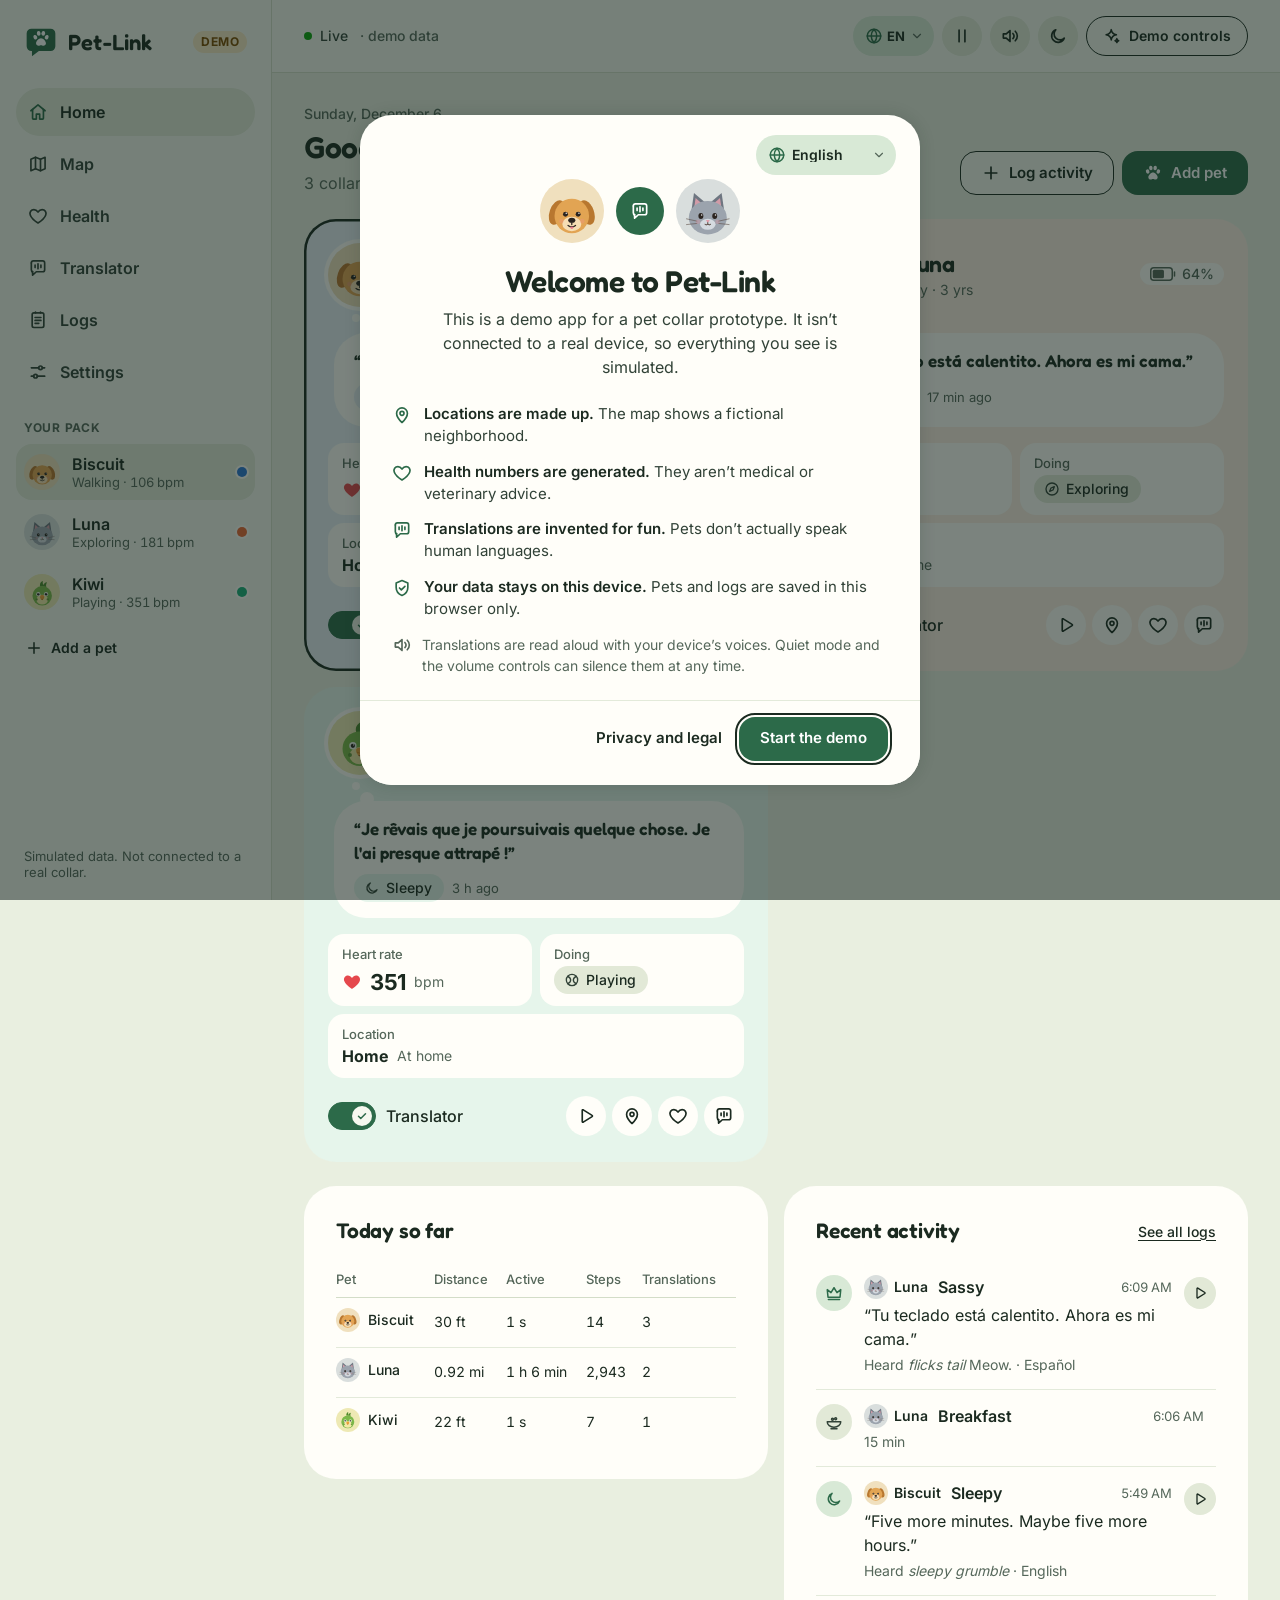
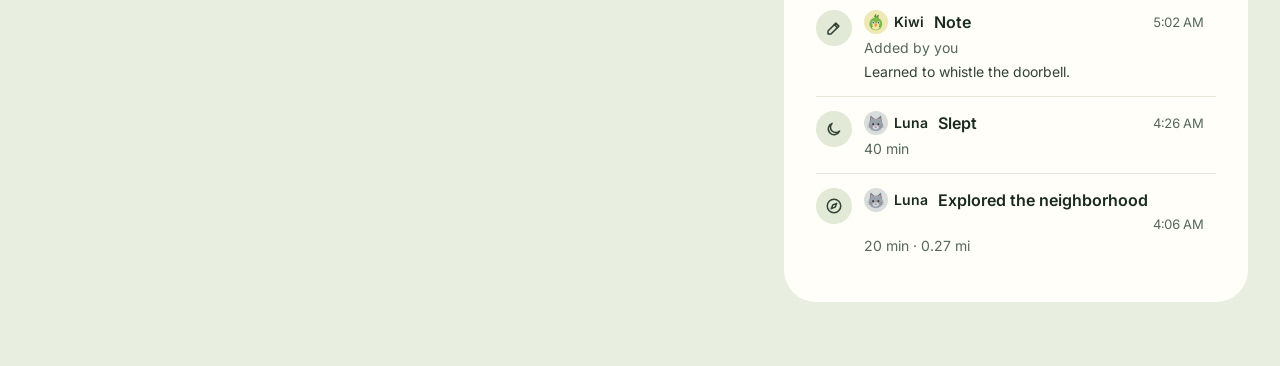
==== commit 4e5a8808: "Fixed major text-speech bugs" ====
--- a/index.html
+++ b/index.html
@@ -22,11 +22,13 @@
       document.documentElement.dataset.themeOwner = 'app';
     }
     if (saved.motion === 'reduce' || saved.motion === 'full') document.documentElement.dataset.motion = saved.motion;
+    var uiLang = { en: 'en-US', es: 'es-ES', fr: 'fr-FR', de: 'de-DE', it: 'it-IT', pt: 'pt-BR', ja: 'ja-JP' }[saved.uiLang];
+    if (uiLang) document.documentElement.lang = uiLang;
   } catch (e) { /* storage unavailable: use system settings */ }
 </script>
 </head>
 <body>
-<a class="skip-link" href="#main-content">Skip to main content</a>
+<a class="skip-link" href="#main-content" data-i18n>Skip to main content</a>
 
 <svg class="sprite" xmlns="http://www.w3.org/2000/svg" aria-hidden="true" focusable="false">
   <symbol id="i-paw" viewBox="0 0 24 24"><g fill="currentColor" stroke="none"><ellipse cx="5.6" cy="10.2" rx="2.1" ry="2.6" transform="rotate(-24 5.6 10.2)"/><ellipse cx="9.4" cy="5.9" rx="2.1" ry="2.7" transform="rotate(-8 9.4 5.9)"/><ellipse cx="14.6" cy="5.9" rx="2.1" ry="2.7" transform="rotate(8 14.6 5.9)"/><ellipse cx="18.4" cy="10.2" rx="2.1" ry="2.6" transform="rotate(24 18.4 10.2)"/><path d="M12 11.3c-2.7 0-5.6 3.3-5.6 5.8 0 1.8 1.3 2.8 2.9 2.8 1.1 0 1.7-.6 2.7-.6s1.6.6 2.7.6c1.6 0 2.9-1 2.9-2.8 0-2.5-2.9-5.8-5.6-5.8z"/></g></symbol>
@@ -87,33 +89,34 @@
   <symbol id="i-keyboard" viewBox="0 0 24 24"><rect x="2.5" y="6" width="19" height="12" rx="2.5"/><path d="M6.5 10h.01M10 10h.01M13.5 10h.01M17 10h.01M8 14.2h8"/></symbol>
   <symbol id="i-send" viewBox="0 0 24 24"><path d="M21 3 10.5 13.5"/><path d="m21 3-6.5 18-4-7.5L3 9.5z"/></symbol>
   <symbol id="i-exclaim" viewBox="0 0 24 24"><path d="M12 6.5v7.5M12 17.6v.2"/></symbol>
+  <symbol id="i-refresh" viewBox="0 0 24 24"><path d="M19.5 12a7.5 7.5 0 1 1-2.2-5.3"/><path d="M19.5 4.5v4h-4"/></symbol>
   <symbol id="i-layers" viewBox="0 0 24 24"><path d="m12 3.5 8.5 4.5-8.5 4.5L3.5 8z"/><path d="m3.5 12 8.5 4.5 8.5-4.5M3.5 16l8.5 4.5 8.5-4.5"/></symbol>
 </svg>
 
 <div class="app" id="app">
   <div class="sidebar">
-    <nav class="nav" aria-label="Main">
+    <nav class="nav" aria-label="Main" data-i18n-label="Main">
     <div class="sidebar__top">
       <a class="brand" href="#home" aria-label="Pet-Link home" data-app-name-label>
         <svg class="brand__mark" viewBox="0 0 32 32" aria-hidden="true" focusable="false"><path class="brand__bubble" d="M7 3.5h18A4.5 4.5 0 0 1 29.5 8v12a4.5 4.5 0 0 1-4.5 4.5H14l-6.5 5v-5H7A4.5 4.5 0 0 1 2.5 20V8A4.5 4.5 0 0 1 7 3.5z"/><use href="#i-paw" x="6" y="3" width="20" height="20" class="brand__paw"/></svg>
         <span class="brand__name" data-app-name>Pet-Link</span>
       </a>
-      <span class="badge badge--demo" title="All data in this app is simulated">Demo</span>
+      <span class="badge badge--demo" data-i18n>Demo</span>
     </div>
       <ul class="nav__list">
-        <li><a class="nav__link" href="#home" data-route-link="home"><svg class="icon" aria-hidden="true"><use href="#i-home"/></svg><span class="nav__label">Home</span></a></li>
-        <li><a class="nav__link" href="#map" data-route-link="map"><svg class="icon" aria-hidden="true"><use href="#i-map"/></svg><span class="nav__label">Map</span></a></li>
-        <li><a class="nav__link" href="#health" data-route-link="health"><svg class="icon" aria-hidden="true"><use href="#i-heart"/></svg><span class="nav__label">Health</span></a></li>
-        <li><a class="nav__link" href="#translator" data-route-link="translator"><svg class="icon" aria-hidden="true"><use href="#i-chat"/></svg><span class="nav__label">Translator</span></a></li>
-        <li><a class="nav__link" href="#logs" data-route-link="logs"><svg class="icon" aria-hidden="true"><use href="#i-journal"/></svg><span class="nav__label">Logs</span></a></li>
-        <li><a class="nav__link" href="#preferences" data-route-link="preferences"><svg class="icon" aria-hidden="true"><use href="#i-sliders"/></svg><span class="nav__label">Settings</span></a></li>
+        <li><a class="nav__link" href="#home" data-route-link="home"><svg class="icon" aria-hidden="true"><use href="#i-home"/></svg><span class="nav__label" data-i18n="Home (tab)">Home</span></a></li>
+        <li><a class="nav__link" href="#map" data-route-link="map"><svg class="icon" aria-hidden="true"><use href="#i-map"/></svg><span class="nav__label" data-i18n>Map</span></a></li>
+        <li><a class="nav__link" href="#health" data-route-link="health"><svg class="icon" aria-hidden="true"><use href="#i-heart"/></svg><span class="nav__label" data-i18n>Health</span></a></li>
+        <li><a class="nav__link" href="#translator" data-route-link="translator"><svg class="icon" aria-hidden="true"><use href="#i-chat"/></svg><span class="nav__label" data-i18n>Translator</span></a></li>
+        <li><a class="nav__link" href="#logs" data-route-link="logs"><svg class="icon" aria-hidden="true"><use href="#i-journal"/></svg><span class="nav__label" data-i18n>Logs</span></a></li>
+        <li><a class="nav__link" href="#preferences" data-route-link="preferences"><svg class="icon" aria-hidden="true"><use href="#i-sliders"/></svg><span class="nav__label" data-i18n>Settings</span></a></li>
       </ul>
     </nav>
     <section class="pack" aria-labelledby="pack-title">
-      <h2 class="pack__title" id="pack-title">Your pack</h2>
+      <h2 class="pack__title" id="pack-title" data-i18n>Your pack</h2>
       <ul class="pack__list" id="pack-list"></ul>
-      <button class="btn btn-tertiary btn-sm pack__add" type="button" data-action="add-pet"><svg class="icon" aria-hidden="true"><use href="#i-plus"/></svg>Add a pet</button>
-      <p class="sidebar__foot" id="sidebar-foot">Simulated data. Not connected to a real collar.</p>
+      <button class="btn btn-tertiary btn-sm pack__add" type="button" data-action="add-pet"><svg class="icon" aria-hidden="true"><use href="#i-plus"/></svg><span data-i18n>Add a pet</span></button>
+      <p class="sidebar__foot" id="sidebar-foot" data-i18n>Simulated data. Not connected to a real collar.</p>
     </section>
   </div>
 
@@ -124,38 +127,51 @@
           <svg class="brand__mark" viewBox="0 0 32 32" aria-hidden="true" focusable="false"><path class="brand__bubble" d="M7 3.5h18A4.5 4.5 0 0 1 29.5 8v12a4.5 4.5 0 0 1-4.5 4.5H14l-6.5 5v-5H7A4.5 4.5 0 0 1 2.5 20V8A4.5 4.5 0 0 1 7 3.5z"/><use href="#i-paw" x="6" y="3" width="20" height="20" class="brand__paw"/></svg>
           <span class="brand__name" data-app-name>Pet-Link</span>
         </a>
-        <span class="badge badge--demo topbar__badge" title="All data in this app is simulated">Demo</span>
+        <span class="badge badge--demo topbar__badge" data-i18n>Demo</span>
         <p class="live-status" id="live-status"></p>
         <div class="topbar__actions">
+          <label class="lang-pick" id="lang-pick">
+            <svg class="icon" aria-hidden="true"><use href="#i-globe"/></svg>
+            <span class="lang-pick__code" id="lang-code" aria-hidden="true">EN</span>
+            <svg class="icon lang-pick__chev" aria-hidden="true"><use href="#i-chevron-down"/></svg>
+            <select class="lang-pick__select" id="ui-lang" data-change="ui-lang" aria-label="Language"></select>
+          </label>
           <button class="icon-btn" type="button" id="btn-pause" data-action="toggle-pause" aria-label="Pause live data" title="Pause live data"><svg class="icon" aria-hidden="true"><use href="#i-pause"/></svg></button>
           <button class="icon-btn" type="button" id="btn-quiet" data-action="toggle-quiet" aria-pressed="false" aria-label="Quiet mode" title="Quiet mode: silence every voice box"><svg class="icon" aria-hidden="true"><use href="#i-volume"/></svg></button>
           <button class="icon-btn" type="button" id="btn-theme" data-action="toggle-theme" aria-label="Switch to dark mode" title="Switch to dark mode"><svg class="icon" aria-hidden="true"><use href="#i-moon"/></svg></button>
-          <button class="btn btn-secondary btn-sm topbar__demo" type="button" id="btn-demo" data-action="open-demo" aria-label="Demo controls" title="Demo controls"><svg class="icon" aria-hidden="true"><use href="#i-sparkle"/></svg><span>Demo controls</span></button>
-          <a class="icon-btn topbar__settings" href="#preferences" data-route-link="preferences" aria-label="Settings" title="Settings"><svg class="icon" aria-hidden="true"><use href="#i-sliders"/></svg></a>
+          <button class="btn btn-secondary btn-sm topbar__demo" type="button" id="btn-demo" data-action="open-demo" aria-label="Demo controls" title="Demo controls" data-i18n-label="Demo controls"><svg class="icon" aria-hidden="true"><use href="#i-sparkle"/></svg><span data-i18n>Demo controls</span></button>
+          <a class="icon-btn topbar__settings" href="#preferences" data-route-link="preferences" aria-label="Settings" title="Settings" data-i18n-label="Settings"><svg class="icon" aria-hidden="true"><use href="#i-sliders"/></svg></a>
         </div>
       </div>
-      <div class="pet-chips" id="pet-chips" role="group" aria-label="Choose a pet"></div>
+      <div class="pet-chips" id="pet-chips" role="group" aria-label="Choose a pet" data-i18n-label="Choose a pet"></div>
     </header>
     <main class="main" id="main-content" tabindex="-1">
       <noscript><p class="noscript">This demo needs JavaScript to run the simulated collar.</p></noscript>
     </main>
   </div>
 
-  <nav class="tabbar" aria-label="Main">
-    <a class="tabbar__link" href="#home" data-route-link="home"><svg class="icon" aria-hidden="true"><use href="#i-home"/></svg><span>Home</span></a>
-    <a class="tabbar__link" href="#map" data-route-link="map"><svg class="icon" aria-hidden="true"><use href="#i-map"/></svg><span>Map</span></a>
-    <a class="tabbar__link" href="#health" data-route-link="health"><svg class="icon" aria-hidden="true"><use href="#i-heart"/></svg><span>Health</span></a>
-    <a class="tabbar__link" href="#translator" data-route-link="translator"><svg class="icon" aria-hidden="true"><use href="#i-chat"/></svg><span>Translate</span></a>
-    <a class="tabbar__link" href="#logs" data-route-link="logs"><svg class="icon" aria-hidden="true"><use href="#i-journal"/></svg><span>Logs</span></a>
+  <nav class="tabbar" aria-label="Main" data-i18n-label="Main">
+    <a class="tabbar__link" href="#home" data-route-link="home"><svg class="icon" aria-hidden="true"><use href="#i-home"/></svg><span data-i18n="Home (tab)">Home</span></a>
+    <a class="tabbar__link" href="#map" data-route-link="map"><svg class="icon" aria-hidden="true"><use href="#i-map"/></svg><span data-i18n>Map</span></a>
+    <a class="tabbar__link" href="#health" data-route-link="health"><svg class="icon" aria-hidden="true"><use href="#i-heart"/></svg><span data-i18n>Health</span></a>
+    <a class="tabbar__link" href="#translator" data-route-link="translator"><svg class="icon" aria-hidden="true"><use href="#i-chat"/></svg><span data-i18n>Translate</span></a>
+    <a class="tabbar__link" href="#logs" data-route-link="logs"><svg class="icon" aria-hidden="true"><use href="#i-journal"/></svg><span data-i18n>Logs</span></a>
   </nav>
 </div>
 
-<div class="toasts" id="toasts" role="region" aria-label="Notifications"></div>
+<div class="toasts" id="toasts" role="region" aria-label="Notifications" data-i18n-label="Notifications"></div>
 <div class="visually-hidden" id="announcer" aria-live="polite" aria-atomic="true"></div>
 
 <script src="js/config.js" defer></script>
 <script src="js/phrases.js" defer></script>
 <script src="js/util.js" defer></script>
+<script src="js/i18n.js" defer></script>
+<script src="js/i18n/es.js" defer></script>
+<script src="js/i18n/fr.js" defer></script>
+<script src="js/i18n/de.js" defer></script>
+<script src="js/i18n/it.js" defer></script>
+<script src="js/i18n/pt.js" defer></script>
+<script src="js/i18n/ja.js" defer></script>
 <script src="js/avatars.js" defer></script>
 <script src="js/sim.js" defer></script>
 <script src="js/talk.js" defer></script>
--- a/css/styles.css
+++ b/css/styles.css
@@ -1,9 +1,12 @@
 /* Pet-Link
    Layout: app shell. Phones (<744px) get a top bar and bottom tab bar, tablets (744–1127px)
    an icon rail, desktops (≥1128px) a full sidebar with the pack. Content is capped at 1280px.
-   Structure follows the Airbnb design-md system (4px spacing scale, 8/14/20/32px radii, one
-   shadow tier, 48px controls). Colors are Pet-Link's own: a meadow light theme and a pine-night
-   dark theme. Data colors come from the validated dataviz palette. */
+   The look is "bubbly", built from two design-md systems: Pinterest's shape vocabulary (16px
+   for controls and small cards, 32px for big cards and dialogs, pills for chips, tabs and round
+   buttons, and no card shadows, only a soft ambient one under dialogs) and Clay's playful
+   structure (4px spacing grid, 44px buttons, depth from color fills instead of shadows, rounded
+   display type with slightly tight tracking). Colors are Pet-Link's own: a meadow light theme
+   and a pine-night dark theme. Data colors come from the validated dataviz palette. */
 
 @font-face {
   font-family: "Inter";
@@ -45,7 +48,8 @@
   --control-border: #788a7c;
   --scrim: rgb(16 32 26 / 0.55);
   --error-text: #b3261e;
-  --shadow: rgba(27, 42, 32, 0.04) 0 0 0 1px, rgba(27, 42, 32, 0.05) 0 2px 6px 0, rgba(27, 42, 32, 0.1) 0 4px 10px 0;
+  --shadow: 0 0 16px rgb(27 42 32 / 0.16); /* the one shadow: soft ambient light under dialogs and toasts */
+  --pet-tint: 11%; /* how much of a pet's color washes its cards */
   /* Brand: forest green by day */
   --accent: #2c6a49;
   --accent-active: #22573b;
@@ -101,12 +105,10 @@
   /* Type: Fredoka for headings and pet speech, Inter for interface text and numbers */
   --font: "Inter", -apple-system, system-ui, Roboto, "Helvetica Neue", "Hiragino Sans", "Noto Sans JP", "Yu Gothic UI", Meiryo, sans-serif;
   --font-display: "Fredoka", "Inter", -apple-system, system-ui, Roboto, "Hiragino Maru Gothic ProN", "Hiragino Sans", "Noto Sans JP", sans-serif;
-  /* Radius & motion (radii from the design-md structural system) */
-  --r-xs: 4px;
+  /* Radius & motion. Three shapes do almost everything: 16px, 32px and pill. 8px is for tiny marks. */
   --r-sm: 8px;
-  --r-md: 14px;
-  --r-lg: 20px;
-  --r-xl: 32px;
+  --r-md: 16px;
+  --r-lg: 32px;
   --r-full: 9999px;
   --ease: cubic-bezier(0.2, 0.8, 0.2, 1);
   --ease-spring: cubic-bezier(0.34, 1.56, 0.64, 1);
@@ -130,7 +132,8 @@
     --control-border: #7f9786;
     --scrim: rgb(5 12 9 / 0.7);
     --error-text: #ff9b85;
-    --shadow: rgba(236, 242, 228, 0.05) 0 0 0 1px, rgba(4, 10, 7, 0.45) 0 4px 12px 0;
+    --shadow: 0 0 16px rgb(2 8 5 / 0.6);
+    --pet-tint: 13%;
     --accent: #f3b54a;
     --accent-active: #e5a332;
     --accent-tint: #3a4228;
@@ -190,7 +193,8 @@
   --control-border: #7f9786;
   --scrim: rgb(5 12 9 / 0.7);
   --error-text: #ff9b85;
-  --shadow: rgba(236, 242, 228, 0.05) 0 0 0 1px, rgba(4, 10, 7, 0.45) 0 4px 12px 0;
+  --shadow: 0 0 16px rgb(2 8 5 / 0.6);
+  --pet-tint: 13%;
   --accent: #f3b54a;
   --accent-active: #e5a332;
   --accent-tint: #3a4228;
@@ -283,7 +287,7 @@
   top: calc(env(safe-area-inset-top, 0px) + 12px);
   z-index: 100;
   padding: 12px 16px;
-  border-radius: var(--r-sm);
+  border-radius: var(--r-md);
   background: var(--ink);
   color: var(--canvas);
   font-weight: 600;
@@ -326,7 +330,44 @@
 }
 .topbar__actions { display: flex; align-items: center; gap: 6px; margin-left: auto; }
 .topbar__demo span { display: none; }
-.topbar__actions .topbar__demo { width: 40px; padding: 0; }
+.topbar__actions .topbar__demo { width: 40px; padding: 0; border-color: transparent; border-radius: var(--r-full); background: var(--surface-strong); }
+/* Phones: pause lives in Demo controls and Settings, which leaves room for the language pill. */
+#btn-pause { display: none; }
+
+/* Language: a globe pill in the top bar on every page. A real <select> sits on top, invisible,
+   so it opens the device's own picker and works with keyboards and screen readers. */
+.lang-pick {
+  position: relative;
+  display: inline-flex;
+  align-items: center;
+  gap: 4px;
+  flex: none;
+  height: 40px;
+  padding: 0 8px 0 10px;
+  border-radius: var(--r-full);
+  background: var(--accent-tint);
+  color: var(--ink);
+  font: 700 13px/1 var(--font);
+  letter-spacing: 0.04em;
+  cursor: pointer;
+  transition: background-color 0.15s, transform 0.25s var(--ease-spring);
+}
+.lang-pick:hover { background: color-mix(in srgb, var(--accent) 22%, var(--accent-tint)); }
+.lang-pick:active { transform: scale(0.95); }
+.lang-pick .icon { width: 18px; height: 18px; color: var(--accent); }
+.lang-pick .lang-pick__chev { width: 14px; height: 14px; color: var(--muted); }
+.lang-pick__select {
+  position: absolute;
+  inset: 0;
+  width: 100%;
+  height: 100%;
+  margin: 0;
+  border: 0;
+  opacity: 0;
+  cursor: pointer;
+  font-size: 16px; /* stops iOS from zooming in when it opens */
+}
+.lang-pick:focus-within { outline: 2px solid var(--ink); outline-offset: 2px; }
 .live-status { display: none; }
 
 .brand {
@@ -373,16 +414,16 @@
   gap: 8px;
   flex: none;
   min-height: 40px;
-  padding: 4px 14px 4px 4px;
-  border: 1px solid var(--hairline);
+  padding: 4px 16px 4px 4px;
+  border: 0;
   border-radius: var(--r-full);
-  background: var(--canvas);
+  background: var(--surface-strong);
   color: var(--ink);
-  font: 500 14px/1.29 var(--font);
-  transition: background-color 0.15s, border-color 0.15s;
-}
-.pet-chip:hover { background: var(--surface-soft); }
-.pet-chip[aria-pressed="true"] { border-color: var(--ink); box-shadow: inset 0 0 0 1px var(--ink); font-weight: 600; }
+  font: 600 14px/1.29 var(--font);
+  transition: background-color 0.15s, color 0.15s, transform 0.25s var(--ease-spring);
+}
+.pet-chip:hover { background: color-mix(in srgb, var(--pet, var(--ink)) 18%, var(--surface-strong)); }
+.pet-chip[aria-pressed="true"] { background: var(--ink); color: var(--canvas); }
 .pet-chip--add { width: 40px; padding: 0; justify-content: center; }
 
 .main {
@@ -418,15 +459,20 @@
   font: 600 12px/1.33 var(--font);
   text-decoration: none;
 }
+.tabbar__link { isolation: isolate; }
 .tabbar__link[aria-current="page"] { color: var(--ink); }
 .tabbar__link[aria-current="page"] .icon { color: var(--accent); }
+/* The current tab's icon sits in a little pill. */
 .tabbar__link[aria-current="page"]::before {
   content: "";
   position: absolute;
-  top: -1px; left: 28%; right: 28%;
-  height: 2px;
-  background: var(--ink);
-  border-radius: 0 0 2px 2px;
+  z-index: -1;
+  top: 8px; left: 50%;
+  width: 56px; height: 30px;
+  margin-left: -28px;
+  border-radius: var(--r-full);
+  background: var(--accent-tint);
+  animation: pill-in 0.35s var(--ease-spring);
 }
 .tabbar__link:focus-visible { outline-offset: -4px; }
 
@@ -464,7 +510,7 @@
     align-items: center;
     gap: 4px;
     padding: 10px 4px;
-    border-radius: var(--r-sm);
+    border-radius: var(--r-md);
     color: var(--body);
     font: 600 12px/1.33 var(--font);
     text-decoration: none;
@@ -484,8 +530,10 @@
   }
   .live-status__sub { color: var(--muted); }
   .topbar__row { min-height: 72px; }
-  .topbar__actions .topbar__demo { width: auto; padding: 0 16px; }
+  .topbar__actions .topbar__demo { width: auto; padding: 0 16px; border-color: var(--ink); background: var(--canvas); }
   .topbar__demo span { display: inline; }
+  #btn-pause { display: inline-grid; }
+  .lang-pick { padding: 0 10px 0 12px; }
   .main { padding-block: 32px 64px; }
 }
 
@@ -500,6 +548,7 @@
     gap: 12px;
     min-height: 48px;
     padding: 0 12px;
+    border-radius: var(--r-full);
     font: 600 16px/1.25 var(--font);
     text-align: left;
   }
@@ -521,7 +570,7 @@
   min-height: 56px;
   padding: 8px;
   border: 0;
-  border-radius: var(--r-sm);
+  border-radius: var(--r-md);
   background: none;
   text-align: left;
 }
@@ -580,17 +629,16 @@
   font: 500 14px/1.29 var(--font);
 }
 .eyebrow .icon { width: 16px; height: 16px; }
-.view-title { font: 600 30px/1.25 var(--font-display); letter-spacing: 0.2px; outline: none; }
+.view-title { font: 600 30px/1.2 var(--font-display); letter-spacing: -0.5px; outline: none; }
 .lede { color: var(--muted); font: 400 16px/1.5 var(--font); }
 
 .card {
   min-width: 0;
-  padding: 16px;
-  border: 1px solid var(--hairline);
-  border-radius: var(--r-md);
+  padding: 24px;
+  border-radius: var(--r-lg);
   background: var(--surface-card);
 }
-@media (min-width: 744px) { .card { padding: 24px; } }
+@media (min-width: 744px) { .card { padding: 32px; } }
 .card-head {
   display: flex;
   flex-wrap: wrap;
@@ -600,7 +648,7 @@
   margin-bottom: 16px;
 }
 .card-head .card-title { margin-bottom: 0; }
-.card-title { margin-bottom: 16px; font: 600 20px/1.25 var(--font-display); letter-spacing: 0.2px; }
+.card-title { margin-bottom: 16px; font: 600 21px/1.25 var(--font-display); letter-spacing: -0.2px; }
 .card-text { color: var(--body); font: 400 14px/1.43 var(--font); margin-bottom: 16px; max-width: 65ch; }
 .card-text--muted { color: var(--muted); margin: 16px 0 0; }
 .section { margin-top: 32px; }
@@ -612,7 +660,7 @@
   gap: 12px;
   margin-bottom: 16px;
 }
-.section-title { font: 600 22px/1.35 var(--font-display); letter-spacing: 0.2px; }
+.section-title { font: 600 22px/1.35 var(--font-display); letter-spacing: -0.3px; }
 .section > .section-title { margin-bottom: 16px; }
 .link { color: var(--ink); font: 500 14px/1.43 var(--font); text-decoration: underline; text-underline-offset: 3px; }
 .link:hover { text-decoration-thickness: 2px; }
@@ -634,8 +682,8 @@
   align-items: center;
   gap: 12px;
   padding: 24px;
-  border: 1px dashed var(--hairline);
-  border-radius: var(--r-md);
+  border: 2px dashed var(--hairline);
+  border-radius: var(--r-lg);
   background: var(--surface-card);
 }
 .button-row { display: flex; flex-wrap: wrap; gap: 8px; }
@@ -646,16 +694,16 @@
   align-items: center;
   justify-content: center;
   gap: 8px;
-  min-height: 48px;
-  padding: 0 24px;
-  border: 1px solid transparent;
-  border-radius: var(--r-sm);
+  min-height: 44px;
+  padding: 0 20px;
+  border: 1.5px solid transparent;
+  border-radius: var(--r-md);
   background: none;
   color: var(--ink);
-  font: 500 16px/1.25 var(--font);
+  font: 600 15px/1.25 var(--font);
   text-decoration: none;
   white-space: nowrap;
-  transition: background-color 0.15s, border-color 0.15s, color 0.15s, box-shadow 0.15s;
+  transition: background-color 0.15s, border-color 0.15s, color 0.15s, transform 0.25s var(--ease-spring);
 }
 .btn-sm { min-height: 40px; padding: 0 16px; font-size: 14px; line-height: 1.29; }
 .btn-sm .icon { width: 18px; height: 18px; }
@@ -678,14 +726,14 @@
   width: 40px; height: 40px;
   flex: none;
   padding: 0;
-  border: 1px solid var(--hairline);
+  border: 1.5px solid transparent;
   border-radius: var(--r-full);
-  background: var(--canvas);
+  background: var(--surface-strong);
   color: var(--ink);
   text-decoration: none;
-  transition: background-color 0.15s, border-color 0.15s;
-}
-.icon-btn:hover { background: var(--surface-soft); border-color: var(--control-border); }
+  transition: background-color 0.15s, border-color 0.15s, transform 0.25s var(--ease-spring);
+}
+.icon-btn:hover { background: color-mix(in srgb, var(--ink) 10%, var(--surface-strong)); }
 .icon-btn[aria-pressed="true"] { background: var(--ink); border-color: var(--ink); color: var(--canvas); }
 .icon-btn--sm { width: 32px; height: 32px; }
 .icon-btn--sm .icon { width: 16px; height: 16px; }
@@ -695,7 +743,7 @@
   align-items: center;
   gap: 6px;
   min-height: 28px;
-  padding: 3px 10px;
+  padding: 3px 12px 3px 10px;
   border-radius: var(--r-full);
   background: var(--surface-strong);
   color: var(--ink);
@@ -769,8 +817,7 @@
   width: 20px; height: 20px;
   border-radius: 50%;
   background: var(--canvas);
-  box-shadow: 0 1px 3px rgb(0 0 0 / 0.25);
-  transition: transform 0.25s var(--ease-spring);
+  transition: transform 0.3s var(--ease-spring);
 }
 .switch__thumb .icon { width: 12px; height: 12px; stroke-width: 3; color: var(--accent); opacity: 0; transition: opacity 0.15s; }
 .switch[aria-checked="true"] .switch__track { background: var(--accent); border-color: var(--accent); }
@@ -790,22 +837,22 @@
 .field__error { color: var(--error-text); font: 500 14px/1.29 var(--font); }
 .input {
   width: 100%;
-  min-height: 56px;
-  padding: 14px 12px;
-  border: 1px solid var(--control-border);
-  border-radius: var(--r-sm);
+  min-height: 48px;
+  padding: 11px 16px;
+  border: 1.5px solid var(--control-border);
+  border-radius: var(--r-md);
   background: var(--canvas);
   color: var(--ink);
   font: 400 16px/1.5 var(--font);
 }
-.input--compact { min-height: 48px; padding: 10px 12px; }
+.input--compact { min-height: 44px; padding: 9px 14px; }
 textarea.input { min-height: 96px; resize: vertical; }
 .input::placeholder { color: var(--muted); opacity: 1; }
 .input:focus { outline: none; border-color: var(--ink); box-shadow: inset 0 0 0 1px var(--ink); }
 .input[aria-invalid="true"] { border-color: var(--error-text); box-shadow: inset 0 0 0 1px var(--error-text); }
 .select { position: relative; }
 .select select { appearance: none; -webkit-appearance: none; padding-right: 40px; cursor: pointer; }
-.select__icon { position: absolute; right: 12px; top: 50%; width: 18px; height: 18px; transform: translateY(-50%); color: var(--muted); pointer-events: none; }
+.select__icon { position: absolute; right: 14px; top: 50%; width: 18px; height: 18px; transform: translateY(-50%); color: var(--muted); pointer-events: none; }
 .search { position: relative; }
 .search .input { padding-left: 40px; }
 .search__icon { position: absolute; left: 12px; top: 50%; width: 18px; height: 18px; transform: translateY(-50%); color: var(--muted); pointer-events: none; }
@@ -822,15 +869,15 @@
   gap: 6px;
   min-height: 40px;
   padding: 0 16px;
-  border: 1px solid var(--control-border);
+  border: 1.5px solid transparent;
   border-radius: var(--r-full);
-  background: var(--canvas);
+  background: var(--surface-strong);
   color: var(--ink);
-  font: 500 14px/1.29 var(--font);
+  font: 600 14px/1.29 var(--font);
   white-space: nowrap;
-  transition: background-color 0.15s, color 0.15s, border-color 0.15s;
-}
-.segmented label:hover span { background: var(--surface-soft); }
+  transition: background-color 0.15s, color 0.15s, border-color 0.15s, transform 0.25s var(--ease-spring);
+}
+.segmented label:hover span { background: color-mix(in srgb, var(--ink) 10%, var(--surface-strong)); }
 .segmented input:checked + span { background: var(--ink); border-color: var(--ink); color: var(--canvas); }
 .segmented input:focus-visible + span { outline: 2px solid var(--ink); outline-offset: 2px; }
 .segmented--wide { display: flex; }
@@ -860,12 +907,14 @@
   gap: 8px;
   width: 100%;
   min-height: 48px;
-  padding: 0 12px;
-  border: 1px solid var(--control-border);
-  border-radius: var(--r-sm);
-  font: 500 14px/1.29 var(--font);
-}
-.type-card input:checked + span { border-color: var(--ink); box-shadow: inset 0 0 0 1px var(--ink); background: var(--surface-soft); }
+  padding: 0 14px;
+  border: 2px solid transparent;
+  border-radius: var(--r-md);
+  background: var(--surface-strong);
+  font: 600 14px/1.29 var(--font);
+  transition: border-color 0.15s, transform 0.25s var(--ease-spring);
+}
+.type-card input:checked + span { border-color: var(--ink); background: var(--surface-card); }
 .type-card input:focus-visible + span { outline: 2px solid var(--ink); outline-offset: 2px; }
 
 .species-grid { display: grid; grid-template-columns: repeat(auto-fill, minmax(92px, 1fr)); gap: 8px; }
@@ -877,13 +926,15 @@
   align-items: center;
   gap: 6px;
   width: 100%;
-  padding: 10px 6px;
-  border: 1px solid var(--control-border);
+  padding: 12px 6px;
+  border: 2px solid transparent;
   border-radius: var(--r-md);
-  font: 500 14px/1.2 var(--font);
+  background: var(--surface-strong);
+  font: 600 14px/1.2 var(--font);
   text-align: center;
-}
-.species-card input:checked + span { border-color: var(--ink); box-shadow: inset 0 0 0 1px var(--ink); background: var(--surface-soft); }
+  transition: border-color 0.15s, transform 0.25s var(--ease-spring);
+}
+.species-card input:checked + span { border-color: var(--ink); background: var(--surface-card); }
 .species-card input:focus-visible + span { outline: 2px solid var(--ink); outline-offset: 2px; }
 
 .range-row { display: flex; align-items: center; gap: 12px; }
@@ -900,29 +951,27 @@
   cursor: pointer;
 }
 input[type="range"]::-webkit-slider-runnable-track {
-  height: 6px;
+  height: 10px;
   border-radius: var(--r-full);
   background: linear-gradient(to right, var(--accent) var(--val), var(--hairline) var(--val));
 }
 input[type="range"]::-webkit-slider-thumb {
   -webkit-appearance: none;
-  width: 24px; height: 24px;
-  margin-top: -9px;
-  border: 2px solid var(--ink);
+  width: 26px; height: 26px;
+  margin-top: -8px;
+  border: 3px solid var(--ink);
   border-radius: 50%;
   background: var(--canvas);
-  box-shadow: var(--shadow);
-}
-input[type="range"]::-moz-range-track { height: 6px; border-radius: var(--r-full); background: var(--hairline); }
-input[type="range"]::-moz-range-progress { height: 6px; border-radius: var(--r-full); background: var(--accent); }
-input[type="range"]::-moz-range-thumb { width: 20px; height: 20px; border: 2px solid var(--ink); border-radius: 50%; background: var(--canvas); }
-input[type="range"]:focus-visible { outline: 2px solid var(--ink); outline-offset: 4px; border-radius: var(--r-sm); }
+}
+input[type="range"]::-moz-range-track { height: 10px; border-radius: var(--r-full); background: var(--hairline); }
+input[type="range"]::-moz-range-progress { height: 10px; border-radius: var(--r-full); background: var(--accent); }
+input[type="range"]::-moz-range-thumb { width: 20px; height: 20px; border: 3px solid var(--ink); border-radius: 50%; background: var(--canvas); }
+input[type="range"]:focus-visible { outline: 2px solid var(--ink); outline-offset: 4px; border-radius: var(--r-md); }
 
 .tabs {
   display: flex;
-  gap: 24px;
+  gap: 8px;
   margin-bottom: 24px;
-  border-bottom: 1px solid var(--hairline);
   overflow-x: auto;
   scrollbar-width: none;
 }
@@ -931,24 +980,19 @@
   display: inline-flex;
   align-items: center;
   gap: 8px;
-  min-height: 48px;
-  padding: 0 2px;
+  min-height: 44px;
+  padding: 0 18px;
   border: 0;
+  border-radius: var(--r-full);
   background: none;
   color: var(--muted);
-  font: 600 16px/1.25 var(--font);
+  font: 600 15px/1.25 var(--font);
   white-space: nowrap;
-}
-.tabs__tab:hover { color: var(--ink); }
-.tabs__tab[aria-selected="true"] { color: var(--ink); }
-.tabs__tab[aria-selected="true"]::after {
-  content: "";
-  position: absolute;
-  left: 0; right: 0; bottom: -1px;
-  height: 2px;
-  background: var(--ink);
-}
-.tabs__tab:focus-visible { outline-offset: -2px; }
+  transition: background-color 0.15s, color 0.15s, transform 0.25s var(--ease-spring);
+}
+.tabs__tab:hover { color: var(--ink); background: var(--surface-strong); }
+.tabs__tab[aria-selected="true"] { color: var(--ink); background: var(--surface-card); }
+.tabs__tab:focus-visible { outline-offset: 2px; }
 .tabs__count {
   padding: 3px 8px;
   border-radius: var(--r-full);
@@ -1004,32 +1048,30 @@
   grid-template-columns: repeat(auto-fill, minmax(min(100%, 320px), 1fr));
   gap: 16px;
 }
+/* Each pet's card is washed in its own color (Clay's color-filled cards); the stats sit on it
+   as little white tiles and its latest thought floats in a thought bubble under its face. */
 .pet-card {
+  --tint: color-mix(in srgb, var(--pet) var(--pet-tint), var(--surface-card));
   display: flex;
   flex-direction: column;
   gap: 16px;
   min-width: 0;
-  padding: 20px;
-  border: 1px solid var(--hairline);
-  border-radius: var(--r-md);
+  padding: 24px;
+  border-radius: var(--r-lg);
   background: var(--surface-card);
-  transition: box-shadow 0.2s var(--ease), border-color 0.2s;
-}
-.pet-card:hover { box-shadow: var(--shadow); }
-.pet-card.is-selected { border-color: var(--ink); box-shadow: inset 0 0 0 1px var(--ink); }
+  background: var(--tint);
+  transition: box-shadow 0.2s var(--ease), transform 0.3s var(--ease-spring);
+}
+.pet-card.is-selected { box-shadow: inset 0 0 0 2.5px var(--ink); }
 .pet-card__head { display: flex; align-items: center; gap: 14px; }
+.pet-card__head .avatar-wrap { box-shadow: 0 0 0 4px var(--surface-card); }
 .pet-card__id { display: grid; gap: 2px; flex: 1; min-width: 0; }
-.pet-card__name { display: flex; align-items: center; gap: 8px; font: 600 22px/1.2 var(--font-display); letter-spacing: 0.2px; }
+.pet-card__name { display: flex; align-items: center; gap: 8px; font: 600 23px/1.2 var(--font-display); letter-spacing: -0.3px; }
 .pet-card__meta { color: var(--muted); font: 400 14px/1.43 var(--font); }
-.pet-card__head .battery { align-self: flex-start; }
-.pet-card__stats {
-  display: grid;
-  grid-template-columns: 1fr 1fr;
-  gap: 12px;
-  padding: 14px 0;
-  border-top: 1px solid var(--hairline-soft);
-  border-bottom: 1px solid var(--hairline-soft);
-}
+.pet-card__age { white-space: nowrap; }
+.pet-card__head .battery { align-self: flex-start; padding: 4px 10px; border-radius: var(--r-full); background: var(--surface-card); }
+.pet-card__stats { display: grid; grid-template-columns: 1fr 1fr; gap: 8px; }
+.pet-card__stats .stat { padding: 12px 14px; border-radius: var(--r-md); background: var(--surface-card); }
 .stat { display: grid; gap: 4px; min-width: 0; }
 .stat--wide { grid-column: 1 / -1; }
 .stat dt { color: var(--muted); font: 500 13px/1.23 var(--font); }
@@ -1039,32 +1081,33 @@
 .stat__sub { color: var(--muted); font: 400 14px/1.43 var(--font); }
 .stat__hr .heart-beat { width: 20px; height: 20px; }
 .pet-card__thought { min-height: 72px; }
+/* A thought bubble: a big round cloud with two little bubbles trailing up to the pet. */
 .thought {
   position: relative;
-  padding: 12px 14px;
-  border-radius: var(--r-md);
-  background: var(--surface-soft);
-}
-.thought::before {
+  margin: 10px 0 0 6px;
+  padding: 16px 20px;
+  border-radius: var(--r-lg);
+  background: var(--surface-card);
+}
+.thought::before, .thought::after {
   content: "";
   position: absolute;
-  top: -6px; left: 22px;
-  width: 12px; height: 12px;
-  background: inherit;
-  transform: rotate(45deg);
-  border-radius: 2px;
-}
-.thought__text { font: 600 17px/1.4 var(--font-display); letter-spacing: 0.1px; color: var(--ink); quotes: "“" "”"; }
+  border-radius: 50%;
+  background: var(--surface-card);
+}
+.thought::before { top: -9px; left: 26px; width: 14px; height: 14px; }
+.thought::after { top: -19px; left: 18px; width: 8px; height: 8px; }
+.thought__text { font: 600 17px/1.4 var(--font-display); letter-spacing: 0; color: var(--ink); quotes: "“" "”"; }
 .thought__text::before { content: open-quote; }
 .thought__text::after { content: close-quote; }
 .thought__meta { display: flex; flex-wrap: wrap; align-items: center; gap: 8px; margin-top: 10px; color: var(--muted); font: 400 13px/1.23 var(--font); }
-.thought__meta .chip { background: var(--canvas); }
-.thought--empty { display: flex; align-items: center; gap: 8px; color: var(--muted); font: 400 14px/1.43 var(--font); }
+.thought__meta .chip { background: var(--tint, var(--surface-strong)); }
+.thought--empty { display: flex; align-items: center; gap: 8px; min-height: 56px; padding: 0 20px; border-radius: var(--r-lg); background: color-mix(in srgb, var(--surface-card) 55%, transparent); color: var(--muted); font: 400 14px/1.43 var(--font); }
 .thought--empty .icon { width: 18px; height: 18px; }
 .thought.is-new, .bubble.is-new { animation: pop-in 0.5s var(--ease-spring); }
 .pet-card__actions { display: flex; flex-wrap: wrap; align-items: center; justify-content: space-between; gap: 8px; margin-top: auto; }
 .pet-card__links { display: flex; gap: 6px; }
-.pet-card__links .icon-btn { width: 36px; height: 36px; }
+.pet-card__links .icon-btn { width: 40px; height: 40px; background: var(--surface-card); }
 .home-lower { display: grid; gap: 16px; margin-top: 24px; }
 @media (min-width: 1128px) { .home-lower { grid-template-columns: minmax(0, 1fr) minmax(0, 1fr); align-items: start; } }
 .cell-pet { display: inline-flex; align-items: center; gap: 8px; }
@@ -1082,13 +1125,12 @@
   justify-items: center;
   gap: 12px;
   padding: 48px 24px;
-  border: 1px dashed var(--hairline);
-  border-radius: var(--r-md);
+  border-radius: var(--r-lg);
   background: var(--surface-card);
   text-align: center;
 }
 .empty-state__art { display: flex; gap: 12px; margin-bottom: 8px; }
-.empty-state__title { font: 600 22px/1.25 var(--font-display); }
+.empty-state__title { font: 600 24px/1.25 var(--font-display); letter-spacing: -0.3px; }
 .empty-state__text { color: var(--muted); max-width: 40ch; }
 .empty-state__actions { display: flex; flex-wrap: wrap; justify-content: center; gap: 8px; margin-top: 8px; }
 
@@ -1143,7 +1185,7 @@
   max-width: 100%;
   aspect-ratio: 10 / 7;
   overflow: hidden;
-  border-radius: var(--r-sm);
+  border-radius: var(--r-md);
   background: var(--map-ground);
   touch-action: pan-y;
   user-select: none;
@@ -1212,7 +1254,7 @@
   min-height: 56px;
   padding: 8px;
   border: 0;
-  border-radius: var(--r-sm);
+  border-radius: var(--r-md);
   background: none;
   text-align: left;
 }
@@ -1255,7 +1297,7 @@
 .tile__value { font: 700 21px/1.2 var(--font); letter-spacing: -0.2px; }
 .chart-card { padding-bottom: 16px; }
 .chart { position: relative; min-height: 120px; }
-.chart__frame { position: relative; border-radius: var(--r-xs); }
+.chart__frame { position: relative; border-radius: var(--r-sm); }
 .chart__frame:focus-visible { outline-offset: 6px; }
 .chart__svg { display: block; max-width: 100%; height: auto; overflow: visible; }
 .chart__grid { stroke: var(--chart-grid); stroke-width: 1; }
@@ -1274,7 +1316,7 @@
   display: grid;
   gap: 2px;
   padding: 8px 12px;
-  border-radius: var(--r-sm);
+  border-radius: var(--r-md);
   background: var(--ink);
   color: var(--canvas);
   font: 400 13px/1.3 var(--font);
@@ -1311,7 +1353,7 @@
 .bars__label { display: inline-flex; align-items: center; gap: 8px; min-width: 0; color: var(--body); font: 500 14px/1.29 var(--font); }
 .bars__label .icon { width: 16px; height: 16px; color: var(--muted); }
 .bars__track { display: flex; align-items: center; gap: 8px; min-width: 0; }
-.bars__bar { height: 20px; width: calc((100% - 5.5rem) * var(--w)); min-width: 3px; border-radius: 0 var(--r-xs) var(--r-xs) 0; transform-origin: left center; }
+.bars__bar { height: 20px; width: calc((100% - 5.5rem) * var(--w)); min-width: 3px; border-radius: 0 var(--r-sm) var(--r-sm) 0; transform-origin: left center; }
 .bars--animate .bars__bar { animation: bar-grow 0.7s var(--ease) both; }
 .bars__value { color: var(--ink); font: 600 14px/1 var(--font); font-variant-numeric: tabular-nums; white-space: nowrap; }
 
@@ -1367,6 +1409,7 @@
   padding: 16px;
   border-radius: var(--r-md);
   background: var(--surface-soft);
+  background: color-mix(in srgb, var(--pet, var(--accent)) var(--pet-tint), var(--surface-soft));
 }
 .thread:focus-visible { outline-offset: 2px; }
 .thread__empty { margin: auto; max-width: 32ch; color: var(--muted); font: 400 14px/1.45 var(--font); text-align: center; }
@@ -1375,23 +1418,23 @@
 .msg--me { align-self: flex-end; justify-content: flex-end; }
 .msg .avatar-wrap { margin-bottom: 28px; }
 .msg__body { display: grid; gap: 4px; min-width: 0; }
+/* Speech bubbles: very round, with one small corner pointing at whoever is talking. */
 .msg__bubble {
-  padding: 10px 14px;
-  border: 1px solid var(--hairline);
-  border-radius: 18px 18px 18px 6px;
+  padding: 12px 18px;
+  border-radius: var(--r-lg) var(--r-lg) var(--r-lg) var(--r-sm);
   background: var(--surface-card);
 }
-.msg--me .msg__bubble { border-color: var(--accent); border-radius: 18px 18px 6px 18px; background: var(--accent); color: var(--on-accent); }
+.msg--me .msg__bubble { border-radius: var(--r-lg) var(--r-lg) var(--r-sm) var(--r-lg); background: var(--accent); color: var(--on-accent); }
 .msg__top { display: flex; align-items: center; gap: 8px; }
-.msg__top .icon-btn { margin: -6px -8px -6px auto; }
+.msg__top .icon-btn { margin: -4px -8px -4px auto; }
 .msg__heard { display: flex; flex-wrap: wrap; align-items: center; gap: 6px; color: var(--muted); font: 400 13px/1.35 var(--font); }
 .msg__text { font: 400 16px/1.45 var(--font); overflow-wrap: anywhere; }
 .msg--pet .msg__text { margin-top: 4px; color: var(--ink); font: 600 18px/1.35 var(--font-display); letter-spacing: 0.1px; }
 .msg__meta { display: flex; flex-wrap: wrap; align-items: center; gap: 4px 10px; padding: 0 4px; color: var(--muted); font: 400 12px/1.3 var(--font); }
 .msg--me .msg__meta { justify-content: flex-end; }
-.msg__meta .chip { min-height: 24px; padding: 2px 8px; background: var(--surface-card); font-size: 12px; }
+.msg__meta .chip { min-height: 24px; padding: 2px 10px 2px 8px; background: var(--surface-card); font-size: 12px; }
 .msg__meta .chip .icon { width: 14px; height: 14px; }
-.msg.is-new .msg__bubble { animation: pop-in 0.45s var(--ease-spring); transform-origin: left bottom; }
+.msg.is-new .msg__bubble { animation: bubble-in 0.5s var(--ease-spring); transform-origin: left bottom; }
 .msg--typing .msg__bubble { display: flex; align-items: center; gap: 10px; color: var(--muted); font: 400 14px/1.3 var(--font); }
 .msg--typing .avatar-wrap { margin-bottom: 0; }
 .dots { display: inline-flex; gap: 4px; }
@@ -1401,17 +1444,17 @@
 .quick { display: flex; gap: 8px; overflow-x: auto; padding-bottom: 2px; scrollbar-width: thin; }
 .quick__chip {
   flex: none;
-  min-height: 36px;
-  padding: 0 14px;
-  border: 1px solid var(--control-border);
+  min-height: 40px;
+  padding: 0 16px;
+  border: 0;
   border-radius: var(--r-full);
-  background: var(--canvas);
+  background: var(--surface-strong);
   color: var(--ink);
-  font: 500 14px/1.2 var(--font);
+  font: 600 14px/1.2 var(--font);
   white-space: nowrap;
-  transition: background-color 0.15s;
-}
-.quick__chip:hover { background: var(--surface-strong); }
+  transition: background-color 0.15s, transform 0.25s var(--ease-spring);
+}
+.quick__chip:hover { background: color-mix(in srgb, var(--pet, var(--ink)) 20%, var(--surface-strong)); }
 .composer { display: flex; align-items: center; gap: 8px; }
 .composer__input { flex: 1; min-width: 0; min-height: 48px; padding: 10px 16px; border-radius: var(--r-full); }
 .composer__mic { width: 48px; height: 48px; }
@@ -1450,15 +1493,15 @@
   align-items: center;
   gap: 8px;
   max-width: 100%;
-  padding: 6px 6px 6px 12px;
-  border: 1px solid var(--hairline);
-  border-radius: 14px 6px 14px 14px;
+  padding: 6px 6px 6px 16px;
+  border-radius: var(--r-lg) var(--r-sm) var(--r-lg) var(--r-lg);
   background: var(--accent-tint);
 }
+.petsay .icon-btn { background: var(--surface-card); }
 .petsay__line { display: flex; flex-wrap: wrap; align-items: baseline; gap: 4px 8px; min-width: 0; }
 .petsay__line .bubble__label { background: var(--surface-card); }
 .petsay__text { color: var(--ink); font: 600 17px/1.3 var(--font-display); letter-spacing: 0.1px; overflow-wrap: anywhere; }
-.msg--live .msg__bubble { border: 1px dashed var(--accent); background: transparent; color: var(--ink); }
+.msg--live .msg__bubble { border: 2px dashed var(--accent); background: transparent; color: var(--ink); }
 .msg--live .msg__text { font-style: italic; }
 .rec-dot { width: 8px; height: 8px; border-radius: 50%; background: var(--critical); animation: blink-dot 1s ease-in-out infinite; }
 @media (max-width: 479px) {
@@ -1516,7 +1559,7 @@
 .device.is-on .device__led { background: var(--good); box-shadow: 0 0 0 3px rgb(12 163 12 / 0.25), 0 0 10px rgb(12 163 12 / 0.6); }
 .device.is-speaking .device__led { animation: led 0.5s ease-in-out infinite alternate; }
 .device__levels { display: flex; align-items: flex-end; gap: 5px; height: 40px; }
-.device__levels i { display: block; width: 9px; border-radius: 3px; background: var(--hairline); transform-origin: bottom; }
+.device__levels i { display: block; width: 10px; border-radius: var(--r-full); background: var(--hairline); transform-origin: bottom; }
 .device__levels i:nth-child(1) { height: 30%; }
 .device__levels i:nth-child(2) { height: 45%; }
 .device__levels i:nth-child(3) { height: 62%; }
@@ -1546,12 +1589,11 @@
 .logs-count { margin-bottom: 8px; color: var(--muted); font: 500 14px/1.29 var(--font); }
 .log-days { display: grid; gap: 8px; }
 .log-day {
-  padding: 4px 16px;
-  border: 1px solid var(--hairline);
-  border-radius: var(--r-md);
+  padding: 8px 24px;
+  border-radius: var(--r-lg);
   background: var(--surface-card);
 }
-@media (min-width: 744px) { .log-day { padding: 8px 24px; } }
+@media (min-width: 744px) { .log-day { padding: 12px 32px; } }
 .log-day__title { padding: 12px 0 4px; color: var(--muted); font: 700 12px/1.33 var(--font); letter-spacing: 0.06em; text-transform: uppercase; }
 .logs-more { margin-top: 16px; }
 
@@ -1633,12 +1675,12 @@
   align-items: center;
   justify-content: space-between;
   gap: 12px;
-  padding: 16px 16px 12px 24px;
+  padding: 20px 20px 14px 32px;
   background: var(--surface-card);
   border-bottom: 1px solid var(--hairline-soft);
 }
-.dialog__title { font: 600 21px/1.25 var(--font-display); letter-spacing: 0.2px; }
-.dialog__body { padding: 24px; }
+.dialog__title { font: 600 22px/1.25 var(--font-display); letter-spacing: -0.3px; }
+.dialog__body { padding: 24px 32px; }
 .dialog__body > .dialog__title { margin-bottom: 8px; }
 .dialog__text { color: var(--body); font: 400 16px/1.5 var(--font); }
 .dialog__note { display: flex; gap: 10px; margin-top: 16px; color: var(--muted); font: 400 14px/1.43 var(--font); }
@@ -1650,7 +1692,7 @@
   flex-wrap: wrap;
   justify-content: flex-end;
   gap: 8px;
-  padding: 16px 24px 20px;
+  padding: 16px 32px 24px;
   background: var(--surface-card);
   border-top: 1px solid var(--hairline-soft);
 }
@@ -1669,6 +1711,24 @@
   .dialog__body { padding: 20px 16px; }
   .dialog__head { padding-left: 16px; }
 }
+.welcome__top { display: flex; justify-content: flex-end; margin: -4px -8px 4px 0; }
+.welcome__lang {
+  position: relative;
+  display: inline-flex;
+  align-items: center;
+  gap: 6px;
+  height: 40px;
+  padding: 0 10px 0 12px;
+  border-radius: var(--r-full);
+  background: var(--accent-tint);
+  color: var(--ink);
+  font: 600 14px/1 var(--font);
+}
+.welcome__lang .icon { width: 18px; height: 18px; color: var(--accent); }
+.welcome__lang .icon:last-child { width: 14px; height: 14px; color: var(--muted); }
+.welcome__lang-select { appearance: none; -webkit-appearance: none; border: 0; background: none; color: inherit; font: inherit; padding-right: 2px; cursor: pointer; }
+.welcome__lang:focus-within { outline: 2px solid var(--ink); outline-offset: 2px; }
+.welcome__lang-select:focus { outline: none; }
 .welcome__art { display: flex; align-items: center; justify-content: center; gap: 12px; margin-bottom: 20px; }
 .welcome__bubble {
   display: grid;
@@ -1679,7 +1739,8 @@
   color: var(--on-accent);
   animation: float 3s ease-in-out infinite;
 }
-.welcome__title { text-align: center; font: 600 30px/1.25 var(--font-display); letter-spacing: 0.2px; }
+.welcome__bubble:nth-child(even) { animation-delay: -1.5s; }
+.welcome__title { text-align: center; font: 600 30px/1.2 var(--font-display); letter-spacing: -0.5px; }
 .dialog--welcome .dialog__text { text-align: center; margin: 8px auto 0; max-width: 42ch; }
 .checklist { display: grid; gap: 14px; margin-top: 24px; }
 .checklist li { display: flex; gap: 12px; color: var(--body); font: 400 15px/1.45 var(--font); }
@@ -1709,8 +1770,8 @@
   display: flex;
   align-items: center;
   gap: 12px;
-  padding: 12px 8px 12px 16px;
-  border-radius: var(--r-md);
+  padding: 12px 8px 12px 20px;
+  border-radius: var(--r-lg);
   background: var(--ink);
   color: var(--canvas);
   box-shadow: var(--shadow);
@@ -1727,8 +1788,13 @@
 .toast :focus-visible { outline-color: var(--canvas); }
 
 /* ---------------------------------------------------------------- motion */
+/* Everything you can press gives a little squish. */
+.btn:active, .icon-btn:active, .pet-chip:active, .quick__chip:active, .tabs__tab:active,
+.segmented label:active span, .type-card:active span, .species-card:active > span { transform: scale(0.95); }
 @keyframes view-in { from { opacity: 0.4; transform: translateY(6px); } to { opacity: 1; transform: none; } }
-@keyframes pop-in { from { opacity: 0; transform: translateY(8px) scale(0.97); } to { opacity: 1; transform: none; } }
+@keyframes pop-in { from { opacity: 0; transform: translateY(10px) scale(0.9); } to { opacity: 1; transform: none; } }
+@keyframes bubble-in { 0% { opacity: 0; transform: scale(0.6); } 100% { opacity: 1; transform: none; } }
+@keyframes pill-in { from { transform: scaleX(0.4); opacity: 0; } to { transform: none; opacity: 1; } }
 @keyframes dialog-in { from { opacity: 0; transform: translateY(12px) scale(0.98); } to { opacity: 1; transform: none; } }
 @keyframes sheet-in { from { transform: translateY(40px); opacity: 0.6; } to { transform: none; opacity: 1; } }
 @keyframes toast-in { from { opacity: 0; transform: translateY(12px) scale(0.96); } to { opacity: 1; transform: none; } }
@@ -1775,8 +1841,10 @@
   .switch[aria-checked="true"] .switch__track { background: Highlight; }
   .switch__thumb { border: 1px solid CanvasText; }
   .status__mark, .pet-dot, .live-dot, .rec-dot { forced-color-adjust: none; }
-  .btn, .icon-btn, .talk__mic, .pet-chip, .segmented span, .type-card span, .species-card > span { border: 1px solid ButtonText; }
+  .btn, .icon-btn, .talk__mic, .pet-chip, .segmented span, .type-card span, .species-card > span, .lang-pick, .welcome__lang { border: 1px solid ButtonText; }
   .talk__mic.is-listening { background: Highlight; color: HighlightText; }
   .segmented input:checked + span, .pet-chip[aria-pressed="true"] { background: Highlight; color: HighlightText; }
-  .tabs__tab[aria-selected="true"]::after { background: Highlight; }
-}
+  .tabs__tab[aria-selected="true"] { background: Highlight; color: HighlightText; }
+  .tabbar__link[aria-current="page"]::before { background: Highlight; }
+  .card, .pet-card, .log-day, .empty-state, .thought, .msg__bubble { border: 1px solid CanvasText; }
+}
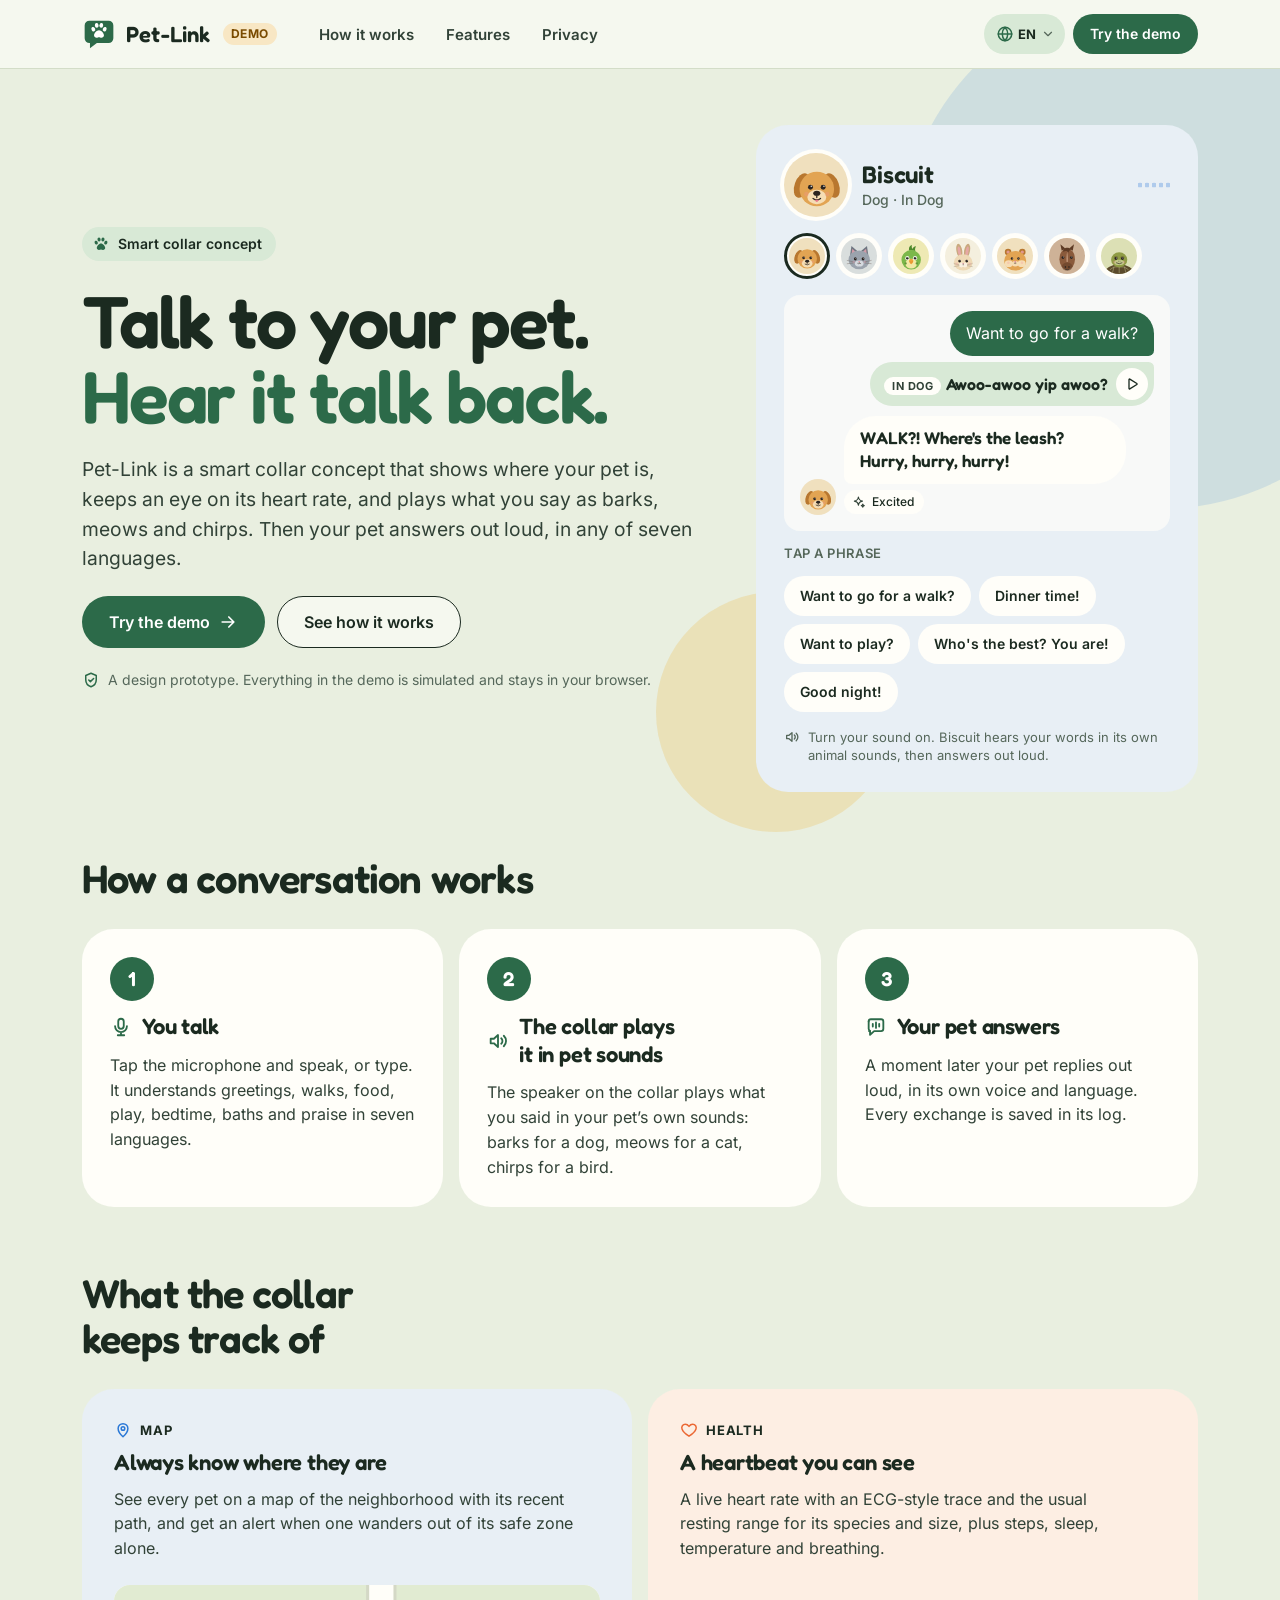
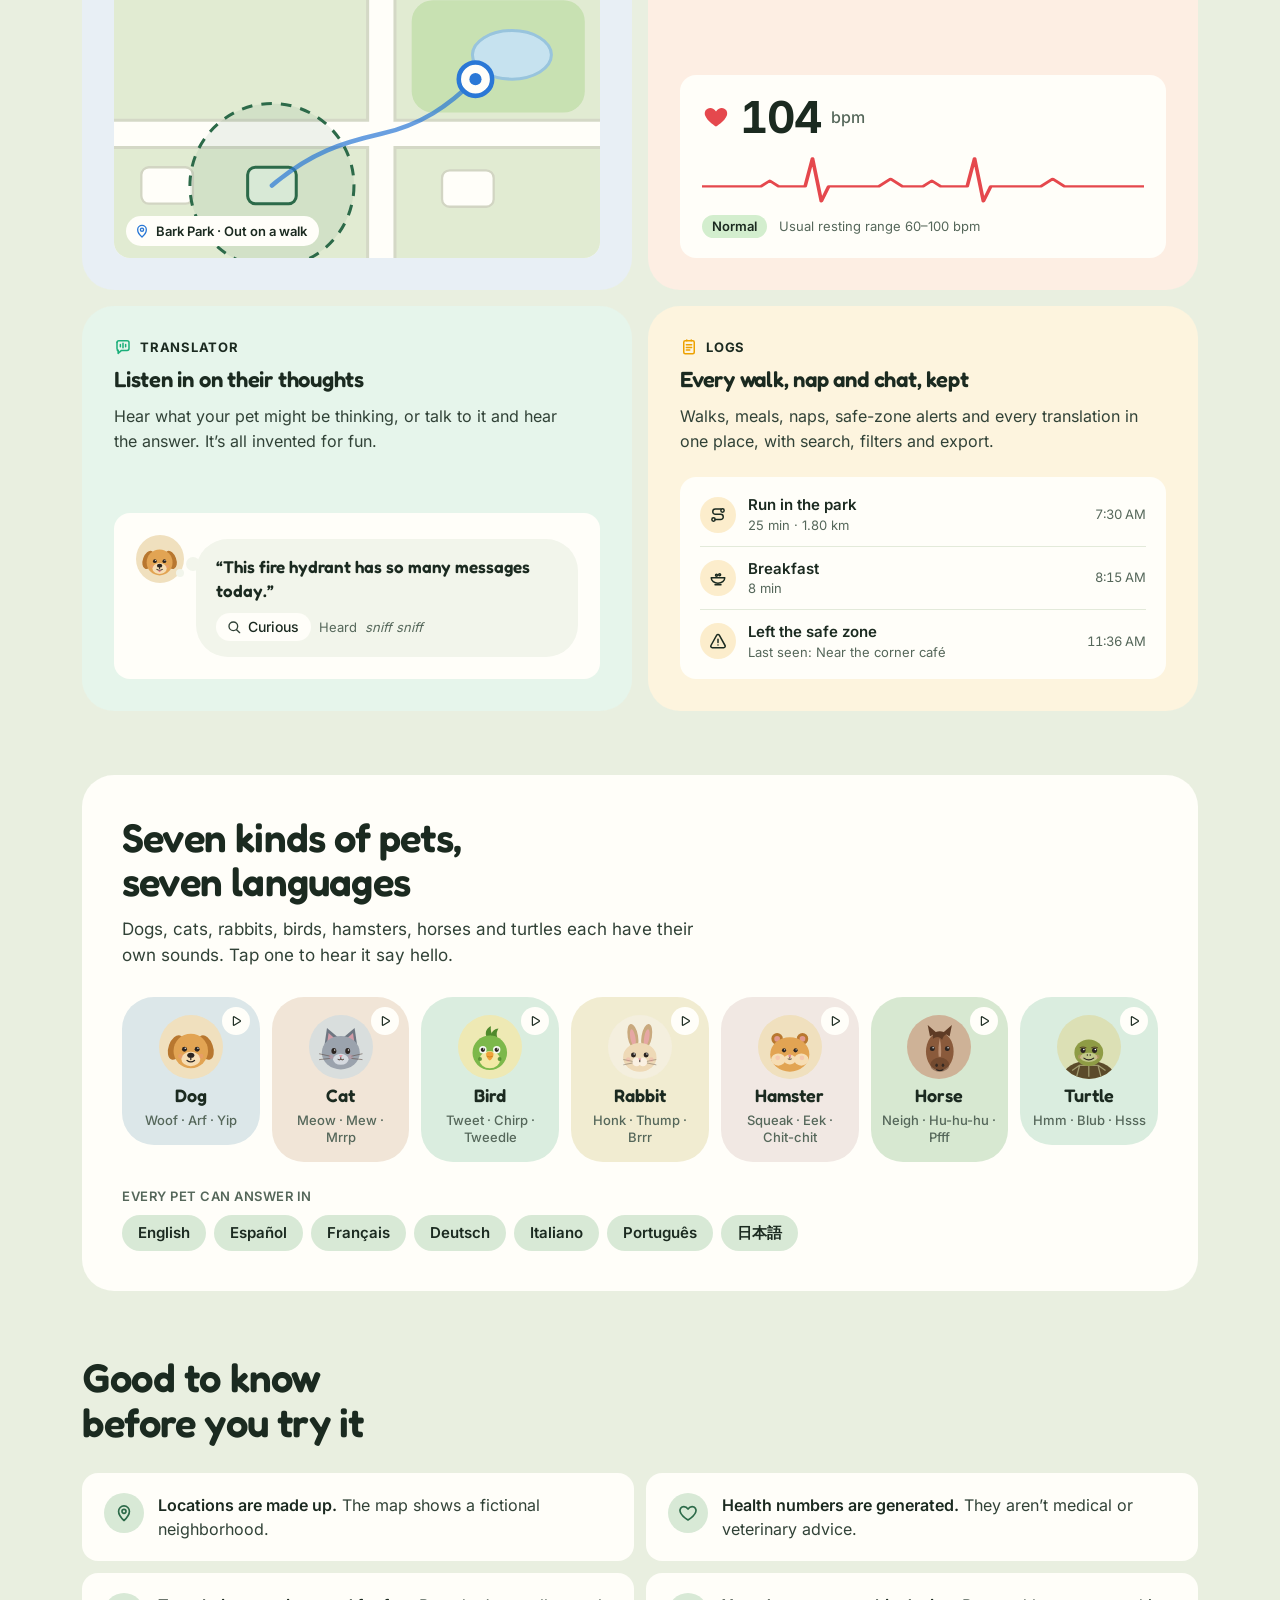
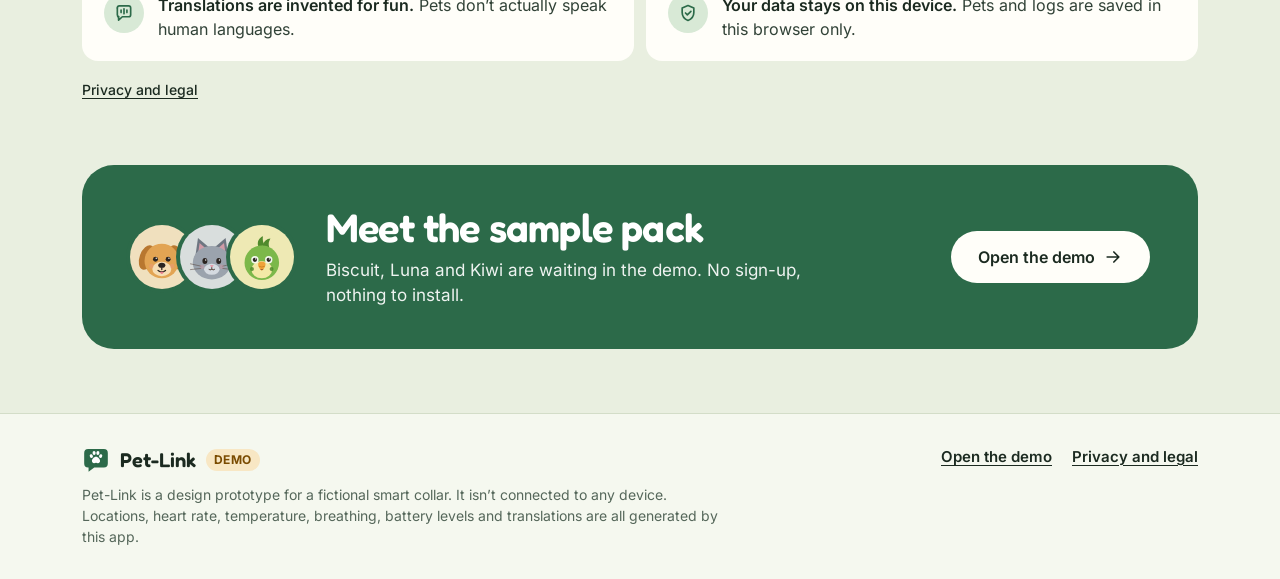
==== commit 355e2509: "Update to landing page" ====
--- a/index.html
+++ b/index.html
@@ -4,7 +4,7 @@
 <meta charset="utf-8">
 <title>Pet-Link</title>
 <meta name="viewport" content="width=device-width, initial-scale=1, viewport-fit=cover">
-<meta name="description" content="Demo app for a fictional smart pet collar: simulated GPS, heart rate, activity logs and a just-for-fun pet translator.">
+<meta name="description" content="Pet-Link is a smart collar concept: live location, heart rate, activity logs and a just-for-fun translator that turns your words into barks, meows and chirps. Try the demo in your browser.">
 <meta name="color-scheme" content="light dark">
 <meta name="theme-color" content="#f5f8ef" media="(prefers-color-scheme: light)">
 <meta name="theme-color" content="#15271f" media="(prefers-color-scheme: dark)">
@@ -13,8 +13,9 @@
 <link rel="apple-touch-icon" href="assets/icons/apple-touch-icon.png">
 <link rel="preload" href="assets/fonts/inter-latin-wght-normal.woff2" as="font" type="font/woff2" crossorigin>
 <link rel="stylesheet" href="css/styles.css">
+<link rel="stylesheet" href="css/landing.css">
 <script>
-  // Apply a saved theme / motion choice before first paint to avoid a flash.
+  // Apply the theme, motion and language chosen in the app before first paint.
   try {
     var saved = JSON.parse(localStorage.getItem('petlink.v2') || '{}').settings || {};
     if (saved.theme === 'light' || saved.theme === 'dark') {
@@ -22,145 +23,49 @@
       document.documentElement.dataset.themeOwner = 'app';
     }
     if (saved.motion === 'reduce' || saved.motion === 'full') document.documentElement.dataset.motion = saved.motion;
-    var uiLang = { en: 'en-US', es: 'es-ES', fr: 'fr-FR', de: 'de-DE', it: 'it-IT', pt: 'pt-BR', ja: 'ja-JP' }[saved.uiLang];
+    var uiLang = { en: 'en-US', es: 'es-ES', fr: 'fr-FR', de: 'de-DE', it: 'it-IT', pt: 'pt-BR', ja: 'ja-JP' }[saved.uiLang || localStorage.getItem('petlink.lang')];
     if (uiLang) document.documentElement.lang = uiLang;
   } catch (e) { /* storage unavailable: use system settings */ }
 </script>
 </head>
-<body>
-<a class="skip-link" href="#main-content" data-i18n>Skip to main content</a>
+<body class="lp">
+<a class="skip-link" href="#lp-main" data-i18n>Skip to main content</a>
 
 <svg class="sprite" xmlns="http://www.w3.org/2000/svg" aria-hidden="true" focusable="false">
   <symbol id="i-paw" viewBox="0 0 24 24"><g fill="currentColor" stroke="none"><ellipse cx="5.6" cy="10.2" rx="2.1" ry="2.6" transform="rotate(-24 5.6 10.2)"/><ellipse cx="9.4" cy="5.9" rx="2.1" ry="2.7" transform="rotate(-8 9.4 5.9)"/><ellipse cx="14.6" cy="5.9" rx="2.1" ry="2.7" transform="rotate(8 14.6 5.9)"/><ellipse cx="18.4" cy="10.2" rx="2.1" ry="2.6" transform="rotate(24 18.4 10.2)"/><path d="M12 11.3c-2.7 0-5.6 3.3-5.6 5.8 0 1.8 1.3 2.8 2.9 2.8 1.1 0 1.7-.6 2.7-.6s1.6.6 2.7.6c1.6 0 2.9-1 2.9-2.8 0-2.5-2.9-5.8-5.6-5.8z"/></g></symbol>
-  <symbol id="i-home" viewBox="0 0 24 24"><path d="M3.5 10.5 12 3.5l8.5 7"/><path d="M5.5 9v10.5a1 1 0 0 0 1 1H10v-6h4v6h3.5a1 1 0 0 0 1-1V9"/></symbol>
-  <symbol id="i-map" viewBox="0 0 24 24"><path d="M9 4 3.5 6.3v13.7L9 17.7l6 2.3 5.5-2.3V4L15 6.3z"/><path d="M9 4v13.7M15 6.3V20"/></symbol>
   <symbol id="i-pin" viewBox="0 0 24 24"><path d="M12 21s-6.5-5.7-6.5-11a6.5 6.5 0 0 1 13 0c0 5.3-6.5 11-6.5 11z"/><circle cx="12" cy="10" r="2.4"/></symbol>
   <symbol id="i-heart" viewBox="0 0 24 24"><path d="M12 20.3s-7.6-4.6-9.3-9.5C1.5 7.5 3.7 4.3 7.1 4.3c2 0 3.6 1.1 4.9 2.9 1.3-1.8 2.9-2.9 4.9-2.9 3.4 0 5.6 3.2 4.4 6.5-1.7 4.9-9.3 9.5-9.3 9.5z"/></symbol>
   <symbol id="i-heart-fill" viewBox="0 0 24 24"><path fill="currentColor" stroke="none" d="M12 20.3s-7.6-4.6-9.3-9.5C1.5 7.5 3.7 4.3 7.1 4.3c2 0 3.6 1.1 4.9 2.9 1.3-1.8 2.9-2.9 4.9-2.9 3.4 0 5.6 3.2 4.4 6.5-1.7 4.9-9.3 9.5-9.3 9.5z"/></symbol>
   <symbol id="i-chat" viewBox="0 0 24 24"><path d="M4 6a2.5 2.5 0 0 1 2.5-2.5h11A2.5 2.5 0 0 1 20 6v8a2.5 2.5 0 0 1-2.5 2.5H10L5.5 20.5v-4h-1"/><path d="M4 6v8a2.5 2.5 0 0 0 1.5 2.3"/><path d="M8.5 8.5v3M12 7v6M15.5 8.5v3"/></symbol>
   <symbol id="i-journal" viewBox="0 0 24 24"><rect x="5" y="3.5" width="14" height="17.5" rx="2"/><path d="M9 3.5V2.5M15 3.5V2.5M8.5 9h7M8.5 12.5h7M8.5 16h4.5"/></symbol>
-  <symbol id="i-sliders" viewBox="0 0 24 24"><path d="M4 7h9M17 7h3M4 17h3M11 17h9"/><circle cx="15" cy="7" r="2.2"/><circle cx="9" cy="17" r="2.2"/></symbol>
+  <symbol id="i-play" viewBox="0 0 24 24"><path d="M7.5 5.3v13.4a.8.8 0 0 0 1.2.7l10.6-6.7a.8.8 0 0 0 0-1.4L8.7 4.6a.8.8 0 0 0-1.2.7z"/></symbol>
+  <symbol id="i-chevron-down" viewBox="0 0 24 24"><path d="m6 9 6 6 6-6"/></symbol>
+  <symbol id="i-arrow-right" viewBox="0 0 24 24"><path d="M5 12h14M13 6l6 6-6 6"/></symbol>
+  <symbol id="i-globe" viewBox="0 0 24 24"><circle cx="12" cy="12" r="9"/><path d="M3 12h18M12 3c2.5 2.6 3.7 5.6 3.7 9s-1.2 6.4-3.7 9c-2.5-2.6-3.7-5.6-3.7-9S9.5 5.6 12 3z"/></symbol>
+  <symbol id="i-shield" viewBox="0 0 24 24"><path d="M12 3 5 6v5.5c0 4.5 3 8 7 9.5 4-1.5 7-5 7-9.5V6z"/><path d="m9 12 2.2 2.2L15.5 10"/></symbol>
   <symbol id="i-volume" viewBox="0 0 24 24"><path d="M4 9.5h3.5L12 5.5v13l-4.5-4H4z"/><path d="M15.5 9a4 4 0 0 1 0 6M18.3 6.3a7.8 7.8 0 0 1 0 11.4"/></symbol>
-  <symbol id="i-volume-off" viewBox="0 0 24 24"><path d="M4 9.5h3.5L12 5.5v13l-4.5-4H4z"/><path d="m16 9.5 5 5M21 9.5l-5 5"/></symbol>
-  <symbol id="i-power" viewBox="0 0 24 24"><path d="M12 3.5v8"/><path d="M6.7 6.8a7.5 7.5 0 1 0 10.6 0"/></symbol>
-  <symbol id="i-play" viewBox="0 0 24 24"><path d="M7.5 5.3v13.4a.8.8 0 0 0 1.2.7l10.6-6.7a.8.8 0 0 0 0-1.4L8.7 4.6a.8.8 0 0 0-1.2.7z"/></symbol>
-  <symbol id="i-pause" viewBox="0 0 24 24"><path d="M8.5 5v14M15.5 5v14"/></symbol>
-  <symbol id="i-stop" viewBox="0 0 24 24"><rect x="6" y="6" width="12" height="12" rx="2"/></symbol>
-  <symbol id="i-plus" viewBox="0 0 24 24"><path d="M12 5v14M5 12h14"/></symbol>
-  <symbol id="i-minus" viewBox="0 0 24 24"><path d="M5 12h14"/></symbol>
-  <symbol id="i-x" viewBox="0 0 24 24"><path d="M6 6l12 12M18 6 6 18"/></symbol>
-  <symbol id="i-check" viewBox="0 0 24 24"><path d="m5 12.5 4.5 4.5L19 7.5"/></symbol>
-  <symbol id="i-chevron-down" viewBox="0 0 24 24"><path d="m6 9 6 6 6-6"/></symbol>
-  <symbol id="i-chevron-right" viewBox="0 0 24 24"><path d="m9 6 6 6-6 6"/></symbol>
-  <symbol id="i-pencil" viewBox="0 0 24 24"><path d="M14.5 5.5l4 4L8 20H4v-4z"/><path d="M12.5 7.5l4 4"/></symbol>
-  <symbol id="i-trash" viewBox="0 0 24 24"><path d="M4 7h16M9.5 7V4.5h5V7M6.5 7l1 13h9l1-13"/><path d="M10 11v5.5M14 11v5.5"/></symbol>
-  <symbol id="i-download" viewBox="0 0 24 24"><path d="M12 4v11M7.5 10.5 12 15l4.5-4.5M5 19.5h14"/></symbol>
-  <symbol id="i-copy" viewBox="0 0 24 24"><rect x="8.5" y="8.5" width="11" height="11" rx="2"/><path d="M15.5 8.5V6a1.5 1.5 0 0 0-1.5-1.5H6A1.5 1.5 0 0 0 4.5 6v8A1.5 1.5 0 0 0 6 15.5h2.5"/></symbol>
-  <symbol id="i-signal" viewBox="0 0 24 24"><path d="M5 19v-2M9.5 19v-5M14 19v-8M18.5 19V8"/></symbol>
+  <symbol id="i-mic" viewBox="0 0 24 24"><rect x="9" y="3" width="6" height="11" rx="3"/><path d="M5.5 11a6.5 6.5 0 0 0 13 0M12 17.5V21M8.5 21h7"/></symbol>
+  <symbol id="i-route" viewBox="0 0 24 24"><circle cx="6" cy="18" r="2.2"/><circle cx="18" cy="6" r="2.2"/><path d="M8.2 18h7.3a3.5 3.5 0 0 0 0-7h-7a3.5 3.5 0 0 1 0-7h7.3"/></symbol>
+  <symbol id="i-bowl" viewBox="0 0 24 24"><path d="M3 11.5h18c0 4.4-4 7.5-9 7.5s-9-3.1-9-7.5z"/><path d="M8 21h8"/><circle cx="10" cy="8.2" r="1.3"/><circle cx="14.2" cy="7.6" r="1.3"/></symbol>
   <symbol id="i-moon" viewBox="0 0 24 24"><path d="M19.5 14.6A7.8 7.8 0 1 1 9.4 4.5a6.3 6.3 0 0 0 10.1 10.1z"/></symbol>
-  <symbol id="i-sun" viewBox="0 0 24 24"><circle cx="12" cy="12" r="4"/><path d="M12 2.5v2M12 19.5v2M2.5 12h2M19.5 12h2M5.3 5.3l1.4 1.4M17.3 17.3l1.4 1.4M5.3 18.7l1.4-1.4M17.3 6.7l1.4-1.4"/></symbol>
-  <symbol id="i-sofa" viewBox="0 0 24 24"><path d="M5 11V8.5A2.5 2.5 0 0 1 7.5 6h9A2.5 2.5 0 0 1 19 8.5V11"/><path d="M3 13a2 2 0 0 1 4 0v1.5h10V13a2 2 0 0 1 4 0v4.5H3z"/><path d="M5.5 17.5V20M18.5 17.5V20"/></symbol>
-  <symbol id="i-bowl" viewBox="0 0 24 24"><path d="M3 11.5h18c0 4.4-4 7.5-9 7.5s-9-3.1-9-7.5z"/><path d="M8 21h8"/><circle cx="10" cy="8.2" r="1.3"/><circle cx="14.2" cy="7.6" r="1.3"/></symbol>
-  <symbol id="i-route" viewBox="0 0 24 24"><circle cx="6" cy="18" r="2.2"/><circle cx="18" cy="6" r="2.2"/><path d="M8.2 18h7.3a3.5 3.5 0 0 0 0-7h-7a3.5 3.5 0 0 1 0-7h7.3"/></symbol>
-  <symbol id="i-compass" viewBox="0 0 24 24"><circle cx="12" cy="12" r="9"/><path d="m15.5 8.5-2 5-5 2 2-5z"/></symbol>
   <symbol id="i-ball" viewBox="0 0 24 24"><circle cx="12" cy="12" r="8.5"/><path d="M5.6 6.5c2.9 1.4 4.4 3.3 4.4 5.5s-1.5 4.1-4.4 5.5M18.4 6.5c-2.9 1.4-4.4 3.3-4.4 5.5s1.5 4.1 4.4 5.5"/></symbol>
-  <symbol id="i-bolt" viewBox="0 0 24 24"><path d="M13 2.5 4.5 13.5H11l-1 8 8.5-11H12z"/></symbol>
-  <symbol id="i-shield" viewBox="0 0 24 24"><path d="M12 3 5 6v5.5c0 4.5 3 8 7 9.5 4-1.5 7-5 7-9.5V6z"/><path d="m9 12 2.2 2.2L15.5 10"/></symbol>
-  <symbol id="i-alert" viewBox="0 0 24 24"><path d="M10.3 4.3 2.6 18a2 2 0 0 0 1.7 3h15.4a2 2 0 0 0 1.7-3L13.7 4.3a2 2 0 0 0-3.4 0z"/><path d="M12 9.5v4.5M12 17.2v.1"/></symbol>
-  <symbol id="i-target" viewBox="0 0 24 24"><circle cx="12" cy="12" r="7"/><circle cx="12" cy="12" r="2.5"/><path d="M12 2v3M12 19v3M2 12h3M19 12h3"/></symbol>
-  <symbol id="i-info" viewBox="0 0 24 24"><circle cx="12" cy="12" r="9"/><path d="M12 11v5.5M12 7.8v.1"/></symbol>
   <symbol id="i-sparkle" viewBox="0 0 24 24"><path d="M11 3.5c.6 4.3 2.6 6.3 6.9 6.9-4.3.6-6.3 2.6-6.9 6.9-.6-4.3-2.6-6.3-6.9-6.9 4.3-.6 6.3-2.6 6.9-6.9z"/><path d="M18.5 15.5c.3 1.7 1 2.4 2.5 2.7-1.5.3-2.2 1-2.5 2.6-.3-1.6-1-2.3-2.5-2.6 1.5-.3 2.2-1 2.5-2.7z"/></symbol>
-  <symbol id="i-pill" viewBox="0 0 24 24"><path d="M10.2 4.9a4.6 4.6 0 0 1 6.5 6.5l-5.3 5.3a4.6 4.6 0 0 1-6.5-6.5z"/><path d="m7.6 7.6 6.5 6.5"/></symbol>
-  <symbol id="i-stethoscope" viewBox="0 0 24 24"><path d="M5.5 3.5H4.5v5a4.5 4.5 0 0 0 9 0v-5h-1"/><path d="M9 13v1.5a5 5 0 0 0 10 0V12"/><circle cx="19" cy="10" r="2"/></symbol>
-  <symbol id="i-scissors" viewBox="0 0 24 24"><circle cx="6" cy="6.5" r="2.5"/><circle cx="6" cy="17.5" r="2.5"/><path d="M8.1 7.9 20 17M8.1 16.1 20 7"/></symbol>
+  <symbol id="i-smile" viewBox="0 0 24 24"><circle cx="12" cy="12" r="9"/><path d="M8.5 14a4.4 4.4 0 0 0 7 0M9 9.5v.5M15 9.5v.5"/></symbol>
   <symbol id="i-search" viewBox="0 0 24 24"><circle cx="11" cy="11" r="6.5"/><path d="m16 16 4.5 4.5"/></symbol>
-  <symbol id="i-clock" viewBox="0 0 24 24"><circle cx="12" cy="12" r="9"/><path d="M12 7v5l3.2 2"/></symbol>
-  <symbol id="i-thermo" viewBox="0 0 24 24"><path d="M10 14.3V5a2 2 0 0 1 4 0v9.3a4 4 0 1 1-4 0z"/><path d="M12 9v7.5"/></symbol>
-  <symbol id="i-wind" viewBox="0 0 24 24"><path d="M3 9h11a3 3 0 1 0-3-3M3 15h15a3 3 0 1 1-3 3M3 12h7"/></symbol>
-  <symbol id="i-globe" viewBox="0 0 24 24"><circle cx="12" cy="12" r="9"/><path d="M3 12h18M12 3c2.5 2.6 3.7 5.6 3.7 9s-1.2 6.4-3.7 9c-2.5-2.6-3.7-5.6-3.7-9S9.5 5.6 12 3z"/></symbol>
-  <symbol id="i-bell" viewBox="0 0 24 24"><path d="M6 16.5V11a6 6 0 0 1 12 0v5.5l1.5 2h-15z"/><path d="M10 20.5a2 2 0 0 0 4 0"/></symbol>
-  <symbol id="i-smile" viewBox="0 0 24 24"><circle cx="12" cy="12" r="9"/><path d="M8.5 14a4.4 4.4 0 0 0 7 0M9 9.5v.5M15 9.5v.5"/></symbol>
   <symbol id="i-umbrella" viewBox="0 0 24 24"><path d="M3 12a9 9 0 0 1 18 0z"/><path d="M12 12v6.5a2 2 0 0 1-4 0M12 3v-.5"/></symbol>
   <symbol id="i-crown" viewBox="0 0 24 24"><path d="M4 17.5 3 7.5l5 4 4-6.5 4 6.5 5-4-1 10z"/><path d="M4.5 20.5h15"/></symbol>
-  <symbol id="i-ear" viewBox="0 0 24 24"><path d="M6.5 9a5.5 5.5 0 0 1 11 0c0 3.2-3.2 4.3-3.2 7a3 3 0 0 1-5.8 1"/><path d="M9.5 9.5a2.5 2.5 0 0 1 5 0c0 1.4-1.5 2-1.5 3"/></symbol>
-  <symbol id="i-collar" viewBox="0 0 24 24"><rect x="7" y="5.5" width="10" height="13" rx="3"/><path d="M10 10h4M10 13.5h4M3 12h4M17 12h4"/></symbol>
-  <symbol id="i-cup" viewBox="0 0 24 24"><path d="M4.5 9h12v5a5 5 0 0 1-5 5h-2a5 5 0 0 1-5-5z"/><path d="M16.5 10.5h1.5a2.5 2.5 0 0 1 0 5h-1.6M8 3.5v2.5M12 3.5v2.5"/></symbol>
-  <symbol id="i-mic" viewBox="0 0 24 24"><rect x="9" y="3" width="6" height="11" rx="3"/><path d="M5.5 11a6.5 6.5 0 0 0 13 0M12 17.5V21M8.5 21h7"/></symbol>
-  <symbol id="i-keyboard" viewBox="0 0 24 24"><rect x="2.5" y="6" width="19" height="12" rx="2.5"/><path d="M6.5 10h.01M10 10h.01M13.5 10h.01M17 10h.01M8 14.2h8"/></symbol>
-  <symbol id="i-send" viewBox="0 0 24 24"><path d="M21 3 10.5 13.5"/><path d="m21 3-6.5 18-4-7.5L3 9.5z"/></symbol>
-  <symbol id="i-exclaim" viewBox="0 0 24 24"><path d="M12 6.5v7.5M12 17.6v.2"/></symbol>
-  <symbol id="i-refresh" viewBox="0 0 24 24"><path d="M19.5 12a7.5 7.5 0 1 1-2.2-5.3"/><path d="M19.5 4.5v4h-4"/></symbol>
-  <symbol id="i-layers" viewBox="0 0 24 24"><path d="m12 3.5 8.5 4.5-8.5 4.5L3.5 8z"/><path d="m3.5 12 8.5 4.5 8.5-4.5M3.5 16l8.5 4.5 8.5-4.5"/></symbol>
+  <symbol id="i-alert" viewBox="0 0 24 24"><path d="M10.3 4.3 2.6 18a2 2 0 0 0 1.7 3h15.4a2 2 0 0 0 1.7-3L13.7 4.3a2 2 0 0 0-3.4 0z"/><path d="M12 9.5v4.5M12 17.2v.1"/></symbol>
 </svg>
 
-<div class="app" id="app">
-  <div class="sidebar">
-    <nav class="nav" aria-label="Main" data-i18n-label="Main">
-    <div class="sidebar__top">
-      <a class="brand" href="#home" aria-label="Pet-Link home" data-app-name-label>
-        <svg class="brand__mark" viewBox="0 0 32 32" aria-hidden="true" focusable="false"><path class="brand__bubble" d="M7 3.5h18A4.5 4.5 0 0 1 29.5 8v12a4.5 4.5 0 0 1-4.5 4.5H14l-6.5 5v-5H7A4.5 4.5 0 0 1 2.5 20V8A4.5 4.5 0 0 1 7 3.5z"/><use href="#i-paw" x="6" y="3" width="20" height="20" class="brand__paw"/></svg>
-        <span class="brand__name" data-app-name>Pet-Link</span>
-      </a>
-      <span class="badge badge--demo" data-i18n>Demo</span>
-    </div>
-      <ul class="nav__list">
-        <li><a class="nav__link" href="#home" data-route-link="home"><svg class="icon" aria-hidden="true"><use href="#i-home"/></svg><span class="nav__label" data-i18n="Home (tab)">Home</span></a></li>
-        <li><a class="nav__link" href="#map" data-route-link="map"><svg class="icon" aria-hidden="true"><use href="#i-map"/></svg><span class="nav__label" data-i18n>Map</span></a></li>
-        <li><a class="nav__link" href="#health" data-route-link="health"><svg class="icon" aria-hidden="true"><use href="#i-heart"/></svg><span class="nav__label" data-i18n>Health</span></a></li>
-        <li><a class="nav__link" href="#translator" data-route-link="translator"><svg class="icon" aria-hidden="true"><use href="#i-chat"/></svg><span class="nav__label" data-i18n>Translator</span></a></li>
-        <li><a class="nav__link" href="#logs" data-route-link="logs"><svg class="icon" aria-hidden="true"><use href="#i-journal"/></svg><span class="nav__label" data-i18n>Logs</span></a></li>
-        <li><a class="nav__link" href="#preferences" data-route-link="preferences"><svg class="icon" aria-hidden="true"><use href="#i-sliders"/></svg><span class="nav__label" data-i18n>Settings</span></a></li>
-      </ul>
-    </nav>
-    <section class="pack" aria-labelledby="pack-title">
-      <h2 class="pack__title" id="pack-title" data-i18n>Your pack</h2>
-      <ul class="pack__list" id="pack-list"></ul>
-      <button class="btn btn-tertiary btn-sm pack__add" type="button" data-action="add-pet"><svg class="icon" aria-hidden="true"><use href="#i-plus"/></svg><span data-i18n>Add a pet</span></button>
-      <p class="sidebar__foot" id="sidebar-foot" data-i18n>Simulated data. Not connected to a real collar.</p>
-    </section>
-  </div>
-
-  <div class="main-col">
-    <header class="topbar">
-      <div class="topbar__row">
-        <a class="brand brand--compact" href="#home" aria-label="Pet-Link home" data-app-name-label>
-          <svg class="brand__mark" viewBox="0 0 32 32" aria-hidden="true" focusable="false"><path class="brand__bubble" d="M7 3.5h18A4.5 4.5 0 0 1 29.5 8v12a4.5 4.5 0 0 1-4.5 4.5H14l-6.5 5v-5H7A4.5 4.5 0 0 1 2.5 20V8A4.5 4.5 0 0 1 7 3.5z"/><use href="#i-paw" x="6" y="3" width="20" height="20" class="brand__paw"/></svg>
-          <span class="brand__name" data-app-name>Pet-Link</span>
-        </a>
-        <span class="badge badge--demo topbar__badge" data-i18n>Demo</span>
-        <p class="live-status" id="live-status"></p>
-        <div class="topbar__actions">
-          <label class="lang-pick" id="lang-pick">
-            <svg class="icon" aria-hidden="true"><use href="#i-globe"/></svg>
-            <span class="lang-pick__code" id="lang-code" aria-hidden="true">EN</span>
-            <svg class="icon lang-pick__chev" aria-hidden="true"><use href="#i-chevron-down"/></svg>
-            <select class="lang-pick__select" id="ui-lang" data-change="ui-lang" aria-label="Language"></select>
-          </label>
-          <button class="icon-btn" type="button" id="btn-pause" data-action="toggle-pause" aria-label="Pause live data" title="Pause live data"><svg class="icon" aria-hidden="true"><use href="#i-pause"/></svg></button>
-          <button class="icon-btn" type="button" id="btn-quiet" data-action="toggle-quiet" aria-pressed="false" aria-label="Quiet mode" title="Quiet mode: silence every voice box"><svg class="icon" aria-hidden="true"><use href="#i-volume"/></svg></button>
-          <button class="icon-btn" type="button" id="btn-theme" data-action="toggle-theme" aria-label="Switch to dark mode" title="Switch to dark mode"><svg class="icon" aria-hidden="true"><use href="#i-moon"/></svg></button>
-          <button class="btn btn-secondary btn-sm topbar__demo" type="button" id="btn-demo" data-action="open-demo" aria-label="Demo controls" title="Demo controls" data-i18n-label="Demo controls"><svg class="icon" aria-hidden="true"><use href="#i-sparkle"/></svg><span data-i18n>Demo controls</span></button>
-          <a class="icon-btn topbar__settings" href="#preferences" data-route-link="preferences" aria-label="Settings" title="Settings" data-i18n-label="Settings"><svg class="icon" aria-hidden="true"><use href="#i-sliders"/></svg></a>
-        </div>
-      </div>
-      <div class="pet-chips" id="pet-chips" role="group" aria-label="Choose a pet" data-i18n-label="Choose a pet"></div>
-    </header>
-    <main class="main" id="main-content" tabindex="-1">
-      <noscript><p class="noscript">This demo needs JavaScript to run the simulated collar.</p></noscript>
+<div id="landing">
+  <noscript>
+    <main class="lp-wrap lp-noscript">
+      <h1>Pet-Link</h1>
+      <p>Pet-Link is a smart collar concept with live location, heart rate, activity logs and a just-for-fun pet translator. This page and the demo need JavaScript.</p>
+      <p><a href="app.html">Open the demo</a></p>
     </main>
-  </div>
-
-  <nav class="tabbar" aria-label="Main" data-i18n-label="Main">
-    <a class="tabbar__link" href="#home" data-route-link="home"><svg class="icon" aria-hidden="true"><use href="#i-home"/></svg><span data-i18n="Home (tab)">Home</span></a>
-    <a class="tabbar__link" href="#map" data-route-link="map"><svg class="icon" aria-hidden="true"><use href="#i-map"/></svg><span data-i18n>Map</span></a>
-    <a class="tabbar__link" href="#health" data-route-link="health"><svg class="icon" aria-hidden="true"><use href="#i-heart"/></svg><span data-i18n>Health</span></a>
-    <a class="tabbar__link" href="#translator" data-route-link="translator"><svg class="icon" aria-hidden="true"><use href="#i-chat"/></svg><span data-i18n>Translate</span></a>
-    <a class="tabbar__link" href="#logs" data-route-link="logs"><svg class="icon" aria-hidden="true"><use href="#i-journal"/></svg><span data-i18n>Logs</span></a>
-  </nav>
+  </noscript>
 </div>
-
-<div class="toasts" id="toasts" role="region" aria-label="Notifications" data-i18n-label="Notifications"></div>
-<div class="visually-hidden" id="announcer" aria-live="polite" aria-atomic="true"></div>
 
 <script src="js/config.js" defer></script>
 <script src="js/phrases.js" defer></script>
@@ -176,18 +81,7 @@
 <script src="js/sim.js" defer></script>
 <script src="js/talk.js" defer></script>
 <script src="js/petsounds.js" defer></script>
-<script src="js/store.js" defer></script>
 <script src="js/voice.js" defer></script>
-<script src="js/charts.js" defer></script>
-<script src="js/map.js" defer></script>
-<script src="js/ui.js" defer></script>
-<script src="js/dialogs.js" defer></script>
-<script src="js/views/home.js" defer></script>
-<script src="js/views/map.js" defer></script>
-<script src="js/views/health.js" defer></script>
-<script src="js/views/translator.js" defer></script>
-<script src="js/views/logs.js" defer></script>
-<script src="js/views/settings.js" defer></script>
-<script src="js/app.js" defer></script>
+<script src="js/landing.js" defer></script>
 </body>
 </html>
--- a/css/styles.css
+++ b/css/styles.css
@@ -265,6 +265,8 @@
 h1, h2, h3, p, ul, ol, dl, dd, figure, blockquote { margin: 0; }
 ul, ol { padding: 0; list-style: none; }
 h1, h2, h3 { text-wrap: balance; }
+/* Japanese has no spaces: break headings between phrases, not inside words (Chrome; others ignore it). */
+:lang(ja) :is(h1, h2, h3) { word-break: auto-phrase; }
 img, svg { max-width: 100%; }
 button, input, select, textarea { font: inherit; color: inherit; }
 button { cursor: pointer; }
--- a/css/landing.css
+++ b/css/landing.css
@@ -0,0 +1,365 @@
+/* Pet-Link landing page. Load after css/styles.css: it reuses the app's color tokens (meadow by
+   day, pine by night), fonts, buttons, chips, the language pill, avatars and bubbles.
+   Layout: Clay's landing structure in the app's bubbly shapes. A split hero (text left, the live
+   collar demo right), sections 64px apart, feature cards that each take one pet color, a filled
+   closing band with the sample pack, and a light footer. */
+
+.lp {
+  --lp-max: 1180px;
+  --lp-gap: 64px;
+  --lp-title: clamp(2.6rem, 6.2vw, 4.6rem);
+  --lp-h2: clamp(1.75rem, 3.6vw, 2.5rem);
+  --lp-h3: 1.375rem;
+}
+@media (max-width: 743px) { .lp { --lp-gap: 48px; } }
+
+.lp-wrap {
+  max-width: var(--lp-max);
+  margin: 0 auto;
+  padding-left: max(16px, env(safe-area-inset-left, 0px));
+  padding-right: max(16px, env(safe-area-inset-right, 0px));
+}
+@media (min-width: 744px) {
+  .lp-wrap { padding-left: max(32px, env(safe-area-inset-left, 0px)); padding-right: max(32px, env(safe-area-inset-right, 0px)); }
+}
+.lp-main { outline: none; }
+.lp-noscript { padding-block: 48px; display: grid; gap: 12px; }
+
+.lp-h2 { font: 600 var(--lp-h2)/1.12 var(--font-display); letter-spacing: -0.02em; text-wrap: balance; }
+.lp-h3 { display: flex; align-items: center; gap: 10px; font: 600 var(--lp-h3)/1.25 var(--font-display); letter-spacing: -0.01em; }
+.lp-h3 .icon { width: 22px; height: 22px; color: var(--accent); flex: none; }
+
+/* ---------------------------------------------------------------- top bar */
+.lp-nav {
+  position: sticky;
+  top: env(safe-area-inset-top, 0px);
+  z-index: 30;
+  background: var(--canvas);
+  border-bottom: 1px solid var(--hairline);
+}
+.lp-nav__row { display: flex; align-items: center; gap: 12px; min-height: 68px; }
+.lp-nav__links { display: none; gap: 4px; margin-left: 16px; }
+.lp-nav__links a {
+  display: inline-flex;
+  align-items: center;
+  min-height: 40px;
+  padding: 0 14px;
+  border-radius: var(--r-full);
+  color: var(--body);
+  font: 600 15px/1 var(--font);
+  text-decoration: none;
+  transition: background-color 0.15s;
+}
+.lp-nav__links a:hover { background: var(--surface-strong); color: var(--ink); }
+.lp-nav__actions { display: flex; align-items: center; gap: 8px; margin-left: auto; }
+.lp-nav__cta { border-radius: var(--r-full); }
+@media (min-width: 900px) { .lp-nav__links { display: flex; } }
+@media (max-width: 420px) {
+  .lp-nav__badge { display: none; }
+  .lp .brand__name { display: none; }
+}
+
+/* ---------------------------------------------------------------- hero */
+.lp-hero { position: relative; overflow: hidden; padding-block: 56px var(--lp-gap); }
+/* Soft bubbles in the pets' colors drift behind the demo card. */
+.lp-hero::before, .lp-hero::after {
+  content: "";
+  position: absolute;
+  z-index: 0;
+  border-radius: 50%;
+  pointer-events: none;
+}
+.lp-hero::before {
+  width: 520px; height: 520px;
+  right: -140px; top: -80px;
+  background: color-mix(in srgb, var(--pet-1) 14%, transparent);
+}
+.lp-hero::after {
+  width: 240px; height: 240px;
+  right: 30%; bottom: 24px;
+  background: color-mix(in srgb, var(--pet-4) 18%, transparent);
+}
+@media (max-width: 959px) {
+  .lp-hero::before { width: 300px; height: 300px; right: -150px; top: -110px; }
+  .lp-hero::after { width: 200px; height: 200px; right: auto; left: -100px; bottom: 140px; }
+}
+.lp-hero__grid { position: relative; z-index: 1; display: grid; gap: 40px; align-items: center; }
+@media (min-width: 960px) { .lp-hero__grid { grid-template-columns: minmax(0, 7fr) minmax(0, 5fr); gap: 56px; } }
+.lp-hero__text { display: grid; gap: 22px; min-width: 0; }
+.lp-eyebrow {
+  display: inline-flex;
+  align-items: center;
+  gap: 8px;
+  justify-self: start;
+  min-height: 34px;
+  padding: 0 14px 0 10px;
+  border-radius: var(--r-full);
+  background: var(--accent-tint);
+  color: var(--ink);
+  font: 600 14px/1 var(--font);
+}
+.lp-eyebrow .icon { width: 18px; height: 18px; color: var(--accent); }
+.lp-title { font: 600 var(--lp-title)/1.02 var(--font-display); letter-spacing: -0.03em; text-wrap: balance; outline: none; }
+.lp-title__accent { display: block; color: var(--accent); }
+:lang(ja) .lp-title { font-size: clamp(2.2rem, 5vw, 3.6rem); line-height: 1.15; letter-spacing: 0; }
+.lp-lede { max-width: 34em; color: var(--body); font: 400 clamp(1.05rem, 1.6vw, 1.2rem)/1.55 var(--font); }
+.lp-hero__ctas { display: flex; flex-wrap: wrap; gap: 12px; }
+.lp-btn-lg { min-height: 52px; padding: 0 26px; border-radius: var(--r-full); font-size: 16px; }
+.lp-btn-lg .icon { width: 20px; height: 20px; }
+.lp-note { display: flex; align-items: flex-start; gap: 8px; color: var(--muted); font: 400 14px/1.45 var(--font); }
+.lp-note .icon { width: 18px; height: 18px; margin-top: 1px; color: var(--accent); flex: none; }
+
+/* The live demo: a collar speaker card washed in the chosen pet's color. */
+.lp-demo {
+  --tint: color-mix(in srgb, var(--pet) var(--pet-tint), var(--surface-card));
+  display: grid;
+  gap: 16px;
+  padding: 22px;
+  border-radius: var(--r-lg);
+  background: var(--surface-card);
+  background: var(--tint);
+}
+@media (min-width: 744px) { .lp-demo { padding: 28px; } }
+.lp-demo__head { display: flex; align-items: center; gap: 14px; }
+.lp-demo__head .avatar-wrap { box-shadow: 0 0 0 4px var(--surface-card); }
+.lp-demo__who { display: grid; gap: 2px; flex: 1; min-width: 0; }
+.lp-demo__name { font: 600 24px/1.15 var(--font-display); letter-spacing: -0.01em; }
+.lp-demo__kind { color: var(--muted); font: 500 14px/1.3 var(--font); }
+.lp-demo .waves span { background: var(--pet); }
+.lp-demo.is-speaking .waves span { opacity: 1; transform: scaleY(0.7); animation: wave 0.9s ease-in-out infinite; }
+.lp-demo__pets { display: flex; flex-wrap: wrap; gap: 6px; }
+.lp-pick {
+  display: inline-grid;
+  place-items: center;
+  width: 46px; height: 46px;
+  padding: 0;
+  border: 3px solid transparent;
+  border-radius: 50%;
+  background: var(--surface-card);
+  transition: border-color 0.15s, transform 0.25s var(--ease-spring);
+}
+.lp-pick:hover { border-color: color-mix(in srgb, var(--pet) 45%, transparent); }
+.lp-pick[aria-pressed="true"] { border-color: var(--ink); }
+.lp-pick:active { transform: scale(0.92); }
+@media (max-width: 479px) {
+  .lp-demo__pets { gap: 4px; }
+  .lp-pick { width: 40px; height: 40px; }
+  .lp-pick .avatar-wrap { --size: 30px; }
+}
+
+.lp-convo {
+  display: flex;
+  flex-direction: column;
+  justify-content: flex-end;
+  gap: 10px;
+  min-height: 224px;
+  padding: 16px;
+  border-radius: var(--r-md);
+  background: color-mix(in srgb, var(--surface-card) 70%, transparent);
+}
+.lp-msg { display: flex; align-items: flex-end; gap: 8px; max-width: 92%; }
+.lp-msg--me { align-self: flex-end; flex-direction: column; align-items: flex-end; gap: 6px; }
+.lp-msg--pet { align-self: flex-start; }
+.lp-msg .avatar-wrap { flex: none; }
+.lp-msg.is-new .lp-bubble { animation: bubble-in 0.5s var(--ease-spring); transform-origin: left bottom; }
+.lp-msg__body { display: grid; gap: 6px; min-width: 0; }
+.lp-msg__meta .chip { min-height: 24px; padding: 2px 10px 2px 8px; background: var(--surface-card); font-size: 12px; }
+.lp-msg__meta .chip .icon { width: 14px; height: 14px; }
+.lp-bubble { padding: 11px 16px; overflow-wrap: anywhere; font: 400 16px/1.45 var(--font); }
+.lp-bubble--me { border-radius: var(--r-lg) var(--r-lg) var(--r-sm) var(--r-lg); background: var(--accent); color: var(--on-accent); }
+.lp-bubble--pet {
+  border-radius: var(--r-lg) var(--r-lg) var(--r-lg) var(--r-sm);
+  background: var(--surface-card);
+  color: var(--ink);
+  font: 600 17px/1.35 var(--font-display);
+}
+.lp-bubble--typing { display: flex; align-items: center; gap: 10px; color: var(--muted); font: 400 14px/1.3 var(--font); }
+.lp-petsay {
+  display: flex;
+  align-items: center;
+  gap: 8px;
+  padding: 6px 6px 6px 14px;
+  border-radius: var(--r-lg) var(--r-sm) var(--r-lg) var(--r-lg);
+  background: var(--accent-tint);
+}
+.lp-petsay .bubble__label { background: var(--surface-card); }
+.lp-petsay__text { color: var(--ink); font: 600 16px/1.3 var(--font-display); }
+.lp-petsay .icon-btn { background: var(--surface-card); }
+.lp-demo__label { color: var(--muted); font: 600 13px/1 var(--font); letter-spacing: 0.04em; text-transform: uppercase; }
+.lp-phrases { display: flex; flex-wrap: wrap; gap: 8px; }
+.lp-phrases .quick__chip { background: var(--surface-card); }
+.lp-phrases .quick__chip:hover { background: color-mix(in srgb, var(--pet) 22%, var(--surface-card)); }
+.lp-demo__hint { display: flex; align-items: flex-start; gap: 8px; color: var(--muted); font: 400 13px/1.4 var(--font); }
+.lp-demo__hint .icon { width: 16px; height: 16px; margin-top: 1px; flex: none; }
+
+/* ---------------------------------------------------------------- sections */
+.lp-section { padding-block: 0 var(--lp-gap); scroll-margin-top: 84px; }
+.lp-section .lp-h2 { margin-bottom: 28px; max-width: 22ch; }
+
+/* How a conversation works: three steps in order. */
+.lp-steps { display: grid; gap: 16px; }
+@media (min-width: 860px) { .lp-steps { grid-template-columns: repeat(3, minmax(0, 1fr)); } }
+.lp-step { display: grid; align-content: start; gap: 12px; padding: 28px; border-radius: var(--r-lg); background: var(--surface-card); }
+.lp-step p { color: var(--body); font: 400 16px/1.55 var(--font); }
+.lp-step__num {
+  display: grid;
+  place-items: center;
+  width: 44px; height: 44px;
+  border-radius: 50%;
+  background: var(--accent);
+  color: var(--on-accent);
+  font: 600 20px/1 var(--font-display);
+}
+
+/* Features: each card takes one pet color, with a small piece of the product inside. */
+.lp-features { display: grid; gap: 16px; }
+@media (min-width: 900px) { .lp-features { grid-template-columns: repeat(2, minmax(0, 1fr)); } }
+.lp-feature {
+  display: grid;
+  grid-template-rows: auto 1fr;
+  gap: 24px;
+  min-width: 0;
+  padding: 28px;
+  border-radius: var(--r-lg);
+  background: var(--surface-card);
+  background: color-mix(in srgb, var(--pet) var(--pet-tint), var(--surface-card));
+}
+@media (min-width: 744px) { .lp-feature { padding: 32px; } }
+.lp-feature__text { display: grid; gap: 10px; }
+.lp-feature__text p:last-child { color: var(--body); font: 400 16px/1.55 var(--font); max-width: 46ch; }
+.lp-feature__kicker { display: inline-flex; align-items: center; gap: 8px; color: var(--ink); font: 700 13px/1 var(--font); letter-spacing: 0.06em; text-transform: uppercase; }
+.lp-feature__kicker .icon { width: 18px; height: 18px; color: var(--pet); }
+.lp-feature__shot { align-self: end; min-width: 0; }
+
+.lp-shot { border-radius: var(--r-md); background: var(--surface-card); }
+.lp-shot--map { position: relative; overflow: hidden; }
+.lp-shot--map svg { display: block; width: 100%; height: auto; }
+.lp-shot__tag {
+  position: absolute;
+  left: 12px; bottom: 12px;
+  display: inline-flex;
+  align-items: center;
+  gap: 6px;
+  min-height: 30px;
+  padding: 0 12px 0 8px;
+  border-radius: var(--r-full);
+  background: var(--surface-card);
+  color: var(--ink);
+  font: 600 13px/1 var(--font);
+}
+.lp-shot__tag .icon { width: 16px; height: 16px; color: var(--pet-1); }
+.lp-shot--health { display: grid; gap: 10px; padding: 20px 22px; }
+.lp-shot__hr { display: flex; align-items: center; gap: 10px; }
+.lp-shot__hr .icon { width: 28px; height: 28px; color: var(--heart); --beat: 0.62s; }
+.lp-shot__hr strong { font: 700 44px/1 var(--font); letter-spacing: -0.02em; font-variant-numeric: tabular-nums; }
+.lp-shot__hr span { color: var(--muted); font: 500 16px/1 var(--font); }
+.lp-shot__ecg { display: block; width: 100%; height: 56px; }
+.lp-shot__meta { display: flex; flex-wrap: wrap; align-items: center; gap: 8px 12px; color: var(--muted); font: 400 13px/1.35 var(--font); }
+.lp-shot__ok { padding: 3px 10px; border-radius: var(--r-full); background: color-mix(in srgb, var(--good) 18%, var(--surface-card)); color: var(--ink); font-weight: 600; }
+.lp-shot--thought { display: flex; align-items: flex-start; gap: 12px; padding: 22px; }
+.lp-shot--thought .thought { flex: 1; min-width: 0; margin: 4px 0 0; background: var(--surface-soft); }
+.lp-shot--thought .thought::before, .lp-shot--thought .thought::after { background: var(--surface-soft); }
+.lp-shot--thought .thought::before { top: 18px; left: -10px; }
+.lp-shot--thought .thought::after { top: 30px; left: -20px; }
+.lp-shot--thought .thought__meta { gap: 8px; }
+.lp-shot--thought .chip { background: var(--surface-card); }
+.lp-shot--logs { display: grid; padding: 6px 20px; }
+.lp-shot--logs li { display: flex; align-items: center; gap: 12px; padding: 12px 0; border-bottom: 1px solid var(--hairline-soft); }
+.lp-shot--logs li:last-child { border-bottom: 0; }
+.lp-shot__icon { display: grid; place-items: center; width: 36px; height: 36px; flex: none; border-radius: 50%; background: color-mix(in srgb, var(--pet) 18%, var(--surface-card)); color: var(--ink); }
+.lp-shot__icon .icon { width: 18px; height: 18px; }
+.lp-shot__row { display: grid; gap: 2px; flex: 1; min-width: 0; }
+.lp-shot__row strong { font: 600 15px/1.3 var(--font); }
+.lp-shot__row span { color: var(--muted); font: 400 13px/1.3 var(--font); }
+.lp-shot--logs time { color: var(--muted); font: 400 13px/1 var(--font); font-variant-numeric: tabular-nums; white-space: nowrap; }
+
+/* Species band: tap an animal to hear it say hello. */
+.lp-band { display: grid; gap: 28px; padding: 28px; border-radius: var(--r-lg); background: var(--surface-card); }
+@media (min-width: 744px) { .lp-band { padding: 40px; } }
+.lp-band__head { display: grid; gap: 12px; }
+.lp-band__head .lp-h2 { margin: 0; }
+.lp-band__head p { max-width: 52ch; color: var(--body); font: 400 17px/1.55 var(--font); }
+.lp-animals { display: grid; grid-template-columns: repeat(auto-fill, minmax(min(100%, 132px), 1fr)); gap: 12px; }
+.lp-animal {
+  position: relative;
+  display: grid;
+  justify-items: center;
+  gap: 6px;
+  width: 100%;
+  padding: 18px 10px 16px;
+  border: 0;
+  border-radius: var(--r-lg);
+  background: color-mix(in srgb, var(--pet) var(--pet-tint), var(--surface-soft));
+  color: var(--ink);
+  text-align: center;
+  transition: transform 0.25s var(--ease-spring), background-color 0.15s;
+}
+.lp-animal:hover { background: color-mix(in srgb, var(--pet) 22%, var(--surface-soft)); }
+.lp-animal:active { transform: scale(0.95); }
+.lp-animal.is-playing { animation: hop 0.5s var(--ease-spring) 2; }
+.lp-animal__name { font: 600 18px/1.2 var(--font-display); }
+.lp-animal__words { color: var(--muted); font: 500 13px/1.3 var(--font); }
+.lp-animal__play {
+  position: absolute;
+  top: 10px; right: 10px;
+  display: grid;
+  place-items: center;
+  width: 28px; height: 28px;
+  border-radius: 50%;
+  background: var(--surface-card);
+}
+.lp-animal__play .icon { width: 14px; height: 14px; }
+.lp-langs { display: grid; gap: 12px; }
+.lp-langs p { color: var(--muted); font: 600 13px/1 var(--font); letter-spacing: 0.04em; text-transform: uppercase; }
+.lp-langs ul { display: flex; flex-wrap: wrap; gap: 8px; }
+.lp-langs li { min-height: 36px; padding: 8px 16px; border-radius: var(--r-full); background: var(--accent-tint); color: var(--ink); font: 600 15px/1.3 var(--font); }
+
+/* What to know: the demo's honest disclaimers, kept friendly. */
+.lp-facts { display: grid; gap: 12px; }
+@media (min-width: 744px) { .lp-facts { grid-template-columns: repeat(2, minmax(0, 1fr)); } }
+.lp-fact { display: flex; align-items: flex-start; gap: 14px; padding: 20px 22px; border-radius: var(--r-md); background: var(--surface-card); }
+.lp-fact p { color: var(--body); font: 400 16px/1.5 var(--font); }
+.lp-fact strong { color: var(--ink); font-weight: 600; }
+.lp-fact__icon { display: grid; place-items: center; width: 40px; height: 40px; flex: none; border-radius: 50%; background: var(--accent-tint); color: var(--accent); }
+.lp-facts__more { margin-top: 16px; }
+
+/* Closing band: a filled bubble with the sample pack. */
+.lp-cta {
+  display: grid;
+  justify-items: start;
+  gap: 24px;
+  padding: 32px 28px;
+  border-radius: var(--r-lg);
+  background: var(--accent);
+  color: var(--on-accent);
+}
+@media (min-width: 860px) {
+  .lp-cta { grid-template-columns: auto minmax(0, 1fr) auto; align-items: center; gap: 32px; padding: 40px 48px; }
+}
+.lp-cta__pack { display: flex; }
+.lp-cta__pack .avatar-wrap { box-shadow: 0 0 0 4px var(--accent); }
+.lp-cta__pack .avatar-wrap + .avatar-wrap { margin-left: -14px; }
+.lp-cta__text { display: grid; gap: 8px; }
+.lp-cta .lp-h2 { margin: 0; color: inherit; }
+.lp-cta p { font: 400 17px/1.5 var(--font); opacity: 0.92; max-width: 44ch; }
+.lp-cta__btn { background: var(--surface-card); color: var(--ink); border-color: transparent; }
+.lp-cta__btn:hover { background: var(--canvas); }
+.lp-cta .btn:focus-visible { outline-color: var(--on-accent); }
+
+/* Footer: light, like the rest of the page. */
+.lp-footer { border-top: 1px solid var(--hairline); background: var(--canvas); padding-block: 32px calc(32px + env(safe-area-inset-bottom, 0px)); }
+.lp-footer__row { display: grid; gap: 24px; }
+@media (min-width: 860px) { .lp-footer__row { grid-template-columns: minmax(0, 1fr) auto; align-items: start; } }
+.lp-footer__about { display: grid; gap: 10px; max-width: 64ch; }
+.lp-footer__about > p:last-child { color: var(--muted); font: 400 14px/1.5 var(--font); }
+.lp-footer__brand { display: flex; align-items: center; gap: 10px; font: 600 20px/1 var(--font-display); }
+.lp-footer__brand .brand__mark { width: 28px; height: 28px; }
+.lp-footer__links { display: flex; flex-wrap: wrap; gap: 8px 20px; }
+.lp-footer__links a { color: var(--ink); font: 600 15px/1.4 var(--font); text-underline-offset: 3px; }
+
+@keyframes hop { 0%, 100% { transform: none; } 40% { transform: translateY(-6px) scale(1.03); } }
+
+@media (forced-colors: active) {
+  .lp-demo, .lp-step, .lp-feature, .lp-band, .lp-fact, .lp-cta, .lp-animal, .lp-pick, .lp-bubble { border: 1px solid CanvasText; }
+  .lp-pick[aria-pressed="true"] { border-color: Highlight; }
+}
